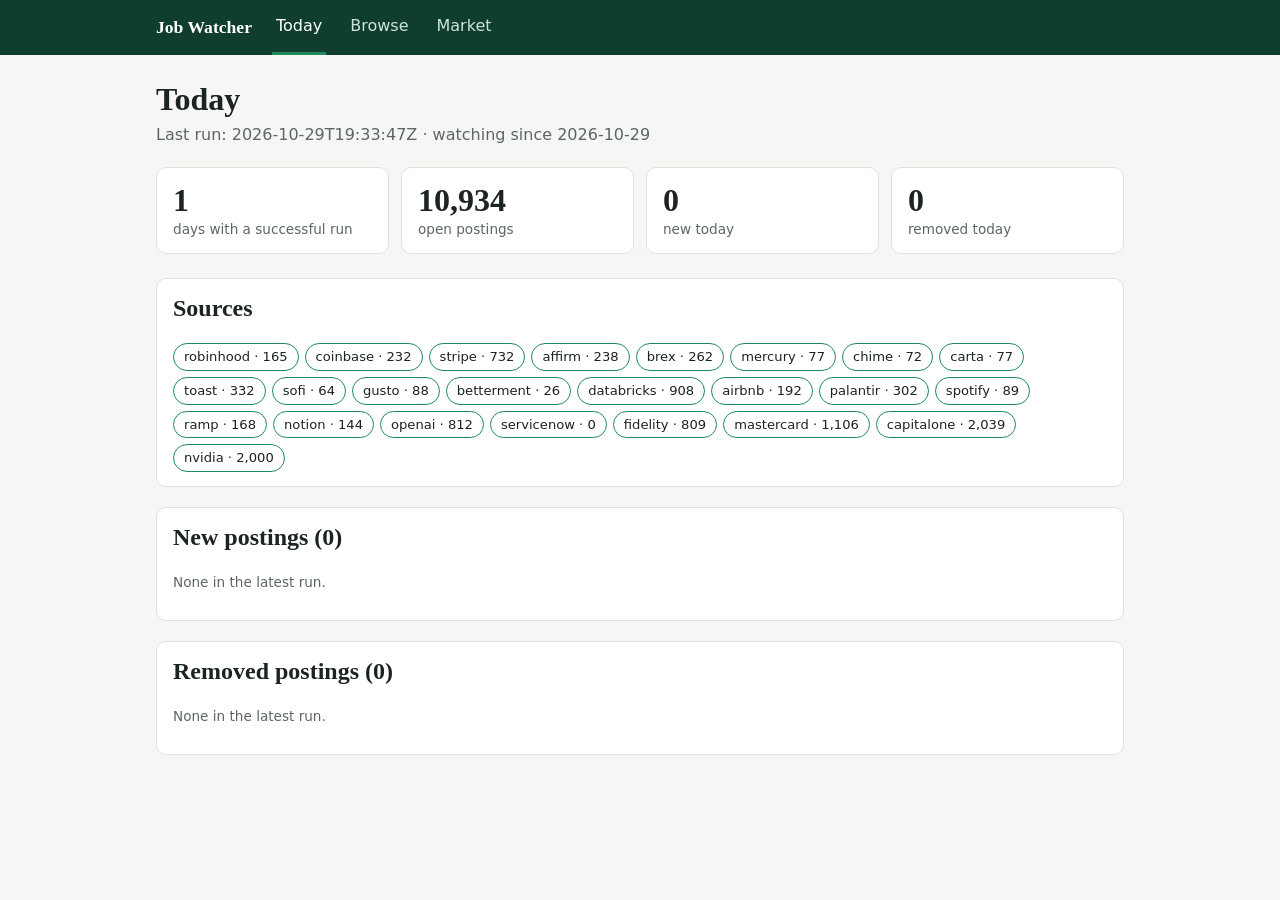
==== index.html @ 10f7b456 "Add installable site shell, Today and Browse pages" ====
<!doctype html><html lang="en"><head><meta charset="utf-8"><meta name="viewport" content="width=device-width,initial-scale=1"><meta name="theme-color" content="#0f3d2e"><link rel="manifest" href="manifest.webmanifest"><link rel="icon" href="icon-192.png"><link rel="apple-touch-icon" href="icon-192.png"><link rel="stylesheet" href="app.css"><title>Job Watcher: Today</title></head>
<body><main id="main"><h1>Today</h1><p class="sub" id="sub">Loading…</p></main>
<script src="app.js"></script>
<script>
loadData().then(({ rows, status }) => {
  const day = lastRunDate(status);
  const fresh = rows.filter(r => r.first_seen === day && !r.first_run);
  const gone = rows.filter(r => r.removed_date === day);
  const stat = (n, l) => `<div class="card stat"><div class="n">${n.toLocaleString()}</div><div class="l">${l}</div></div>`;
  const item = r => `<li>${r.in_role ? '<span class="tag">in role</span>' : ""}<a href="${esc(r.url)}" rel="noopener">${esc(r.title)}</a><div class="meta">${esc(r.employer)} · ${esc(r.location) || "no location"}</div></li>`;
  const list = (rs) => rs.length ? `<ul class="list">${rs.sort((a, b) => b.in_role - a.in_role || a.employer.localeCompare(b.employer)).map(item).join("")}</ul>` : '<p class="meta">None in the latest run.</p>';
  document.getElementById("main").innerHTML = `
    <h1>Today</h1>
    <p class="sub">Last run: ${esc(status.run_time)} · watching since ${esc(status.first_run_date)}</p>
    <div class="grid">${stat(status.days_with_success, "days with a successful run")}${stat(status.open, "open postings")}${stat(status.new_today, "new today")}${stat(status.removed_today, "removed today")}</div>
    <div class="section"><h2>Sources</h2><div class="pills">${status.sources.map(s => `<span class="pill ${s.ok ? "ok" : "bad"}">${esc(s.name)} · ${s.ok ? s.count.toLocaleString() : "failed"}</span>`).join("")}</div></div>
    <div class="section"><h2>New postings (${fresh.length.toLocaleString()})</h2>${list(fresh)}</div>
    <div class="section"><h2>Removed postings (${gone.length.toLocaleString()})</h2>${list(gone)}</div>`;
}).catch(showError);
</script></body></html>
---- app.css ----
:root {
  --bg: #f6f7f4; --card: #ffffff; --ink: #1c2420; --muted: #5b6760; --line: #dfe3dc;
  --brand: #0f3d2e; --accent: #1f8a5b; --accent2: #c9822b; --warn: #b3402a;
  --font: system-ui, -apple-system, "Segoe UI", Roboto, sans-serif;
  --serif: Georgia, "Times New Roman", serif;
}
@media (prefers-color-scheme: dark) {
  :root { --bg: #121714; --card: #1b221e; --ink: #e8ede9; --muted: #98a59d; --line: #2c3631;
          --brand: #0b261d; --accent: #4cc790; --accent2: #e0a357; --warn: #ef8068; }
}
* { box-sizing: border-box; }
body { margin: 0; background: var(--bg); color: var(--ink); font: 16px/1.5 var(--font); }
a { color: var(--accent); }
header.nav { background: var(--brand); color: #fff; position: sticky; top: 0; z-index: 5; }
header.nav .in { max-width: 1000px; margin: 0 auto; padding: 0 16px; display: flex; align-items: center; gap: 20px; flex-wrap: wrap; }
header.nav .brand { font: 700 1.1rem var(--serif); padding: 12px 0; color: #fff; text-decoration: none; }
header.nav a.link { color: #cfe5da; text-decoration: none; padding: 14px 4px; border-bottom: 3px solid transparent; }
header.nav a.link.on { color: #fff; border-color: var(--accent); }
main { max-width: 1000px; margin: 0 auto; padding: 24px 16px 64px; }
h1, h2, h3 { font-family: var(--serif); line-height: 1.25; }
h1 { margin: 0 0 4px; }
.sub { color: var(--muted); margin: 0 0 20px; }
.grid { display: grid; gap: 12px; grid-template-columns: repeat(auto-fit, minmax(170px, 1fr)); margin: 16px 0 24px; }
.card, .section { background: var(--card); border: 1px solid var(--line); border-radius: 10px; padding: 14px 16px; }
.stat .n { font: 700 2rem var(--serif); }
.stat .l { color: var(--muted); font-size: .85rem; }
.pills { display: flex; flex-wrap: wrap; gap: 6px; }
.pill { font-size: .82rem; padding: 3px 10px; border-radius: 999px; border: 1px solid var(--line); background: var(--card); }
.pill.ok { border-color: var(--accent); } .pill.bad { border-color: var(--warn); color: var(--warn); }
ul.list { list-style: none; padding: 0; margin: 0; }
ul.list li { padding: 8px 0; border-bottom: 1px solid var(--line); }
ul.list li:last-child { border: 0; }
.meta { color: var(--muted); font-size: .85rem; }
.tag { font-size: .72rem; background: var(--accent); color: #fff; border-radius: 4px; padding: 1px 6px; margin-right: 6px; }
.controls { display: grid; gap: 10px; grid-template-columns: repeat(auto-fit, minmax(170px, 1fr)); margin-bottom: 14px; }
input, select, button { font: inherit; padding: 8px 10px; border: 1px solid var(--line); border-radius: 8px; background: var(--card); color: var(--ink); }
button { cursor: pointer; }
.seg button.on { background: var(--accent); color: #fff; border-color: var(--accent); }
.row { display: flex; gap: 12px; align-items: flex-start; padding: 12px 0; border-bottom: 1px solid var(--line); }
.row .body { flex: 1; min-width: 0; }
.star { background: none; border: 0; font-size: 1.4rem; line-height: 1; padding: 0 4px; color: var(--muted); }
.star.on { color: var(--accent2); }
.apply { white-space: nowrap; }
.section { margin: 20px 0; }
.section h2 { margin-top: 0; }
svg.chart { width: 100%; height: auto; display: block; }
svg.chart text { fill: var(--muted); font: 11px var(--font); }
.legend { display: flex; gap: 14px; font-size: .85rem; color: var(--muted); }
.legend i { display: inline-block; width: 10px; height: 10px; border-radius: 2px; margin-right: 5px; }
.offline { display: none; background: var(--accent2); color: #1c1100; padding: 6px 16px; text-align: center; font-size: .9rem; }
#starBtn.on { background: var(--accent2); border-color: var(--accent2); color: #1c1100; }
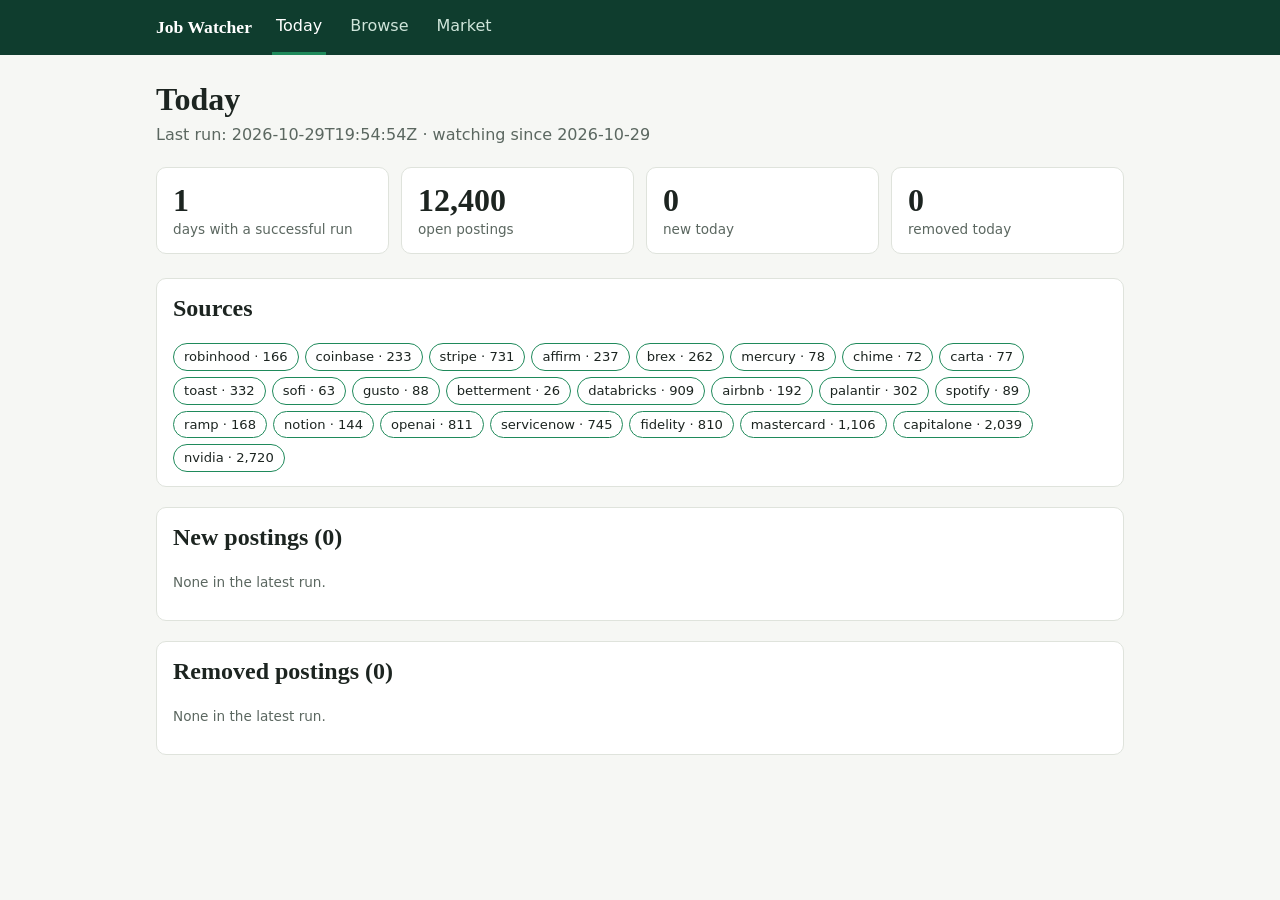
==== commit 809e91ad: "Fetch sources in parallel, keep the commit going if the issue step fails, only link http(s) URLs, ad" ====
--- a/index.html
+++ b/index.html
@@ -7,7 +7,7 @@
   const fresh = rows.filter(r => r.first_seen === day && !r.first_run);
   const gone = rows.filter(r => r.removed_date === day);
   const stat = (n, l) => `<div class="card stat"><div class="n">${n.toLocaleString()}</div><div class="l">${l}</div></div>`;
-  const item = r => `<li>${r.in_role ? '<span class="tag">in role</span>' : ""}<a href="${esc(r.url)}" rel="noopener">${esc(r.title)}</a><div class="meta">${esc(r.employer)} · ${esc(r.location) || "no location"}</div></li>`;
+  const item = r => `<li>${r.in_role ? '<span class="tag">in role</span>' : ""}<a href="${esc(safeUrl(r.url))}" rel="noopener">${esc(r.title)}</a><div class="meta">${esc(r.employer)} · ${esc(r.location) || "no location"}</div></li>`;
   const list = (rs) => rs.length ? `<ul class="list">${rs.sort((a, b) => b.in_role - a.in_role || a.employer.localeCompare(b.employer)).map(item).join("")}</ul>` : '<p class="meta">None in the latest run.</p>';
   document.getElementById("main").innerHTML = `
     <h1>Today</h1>
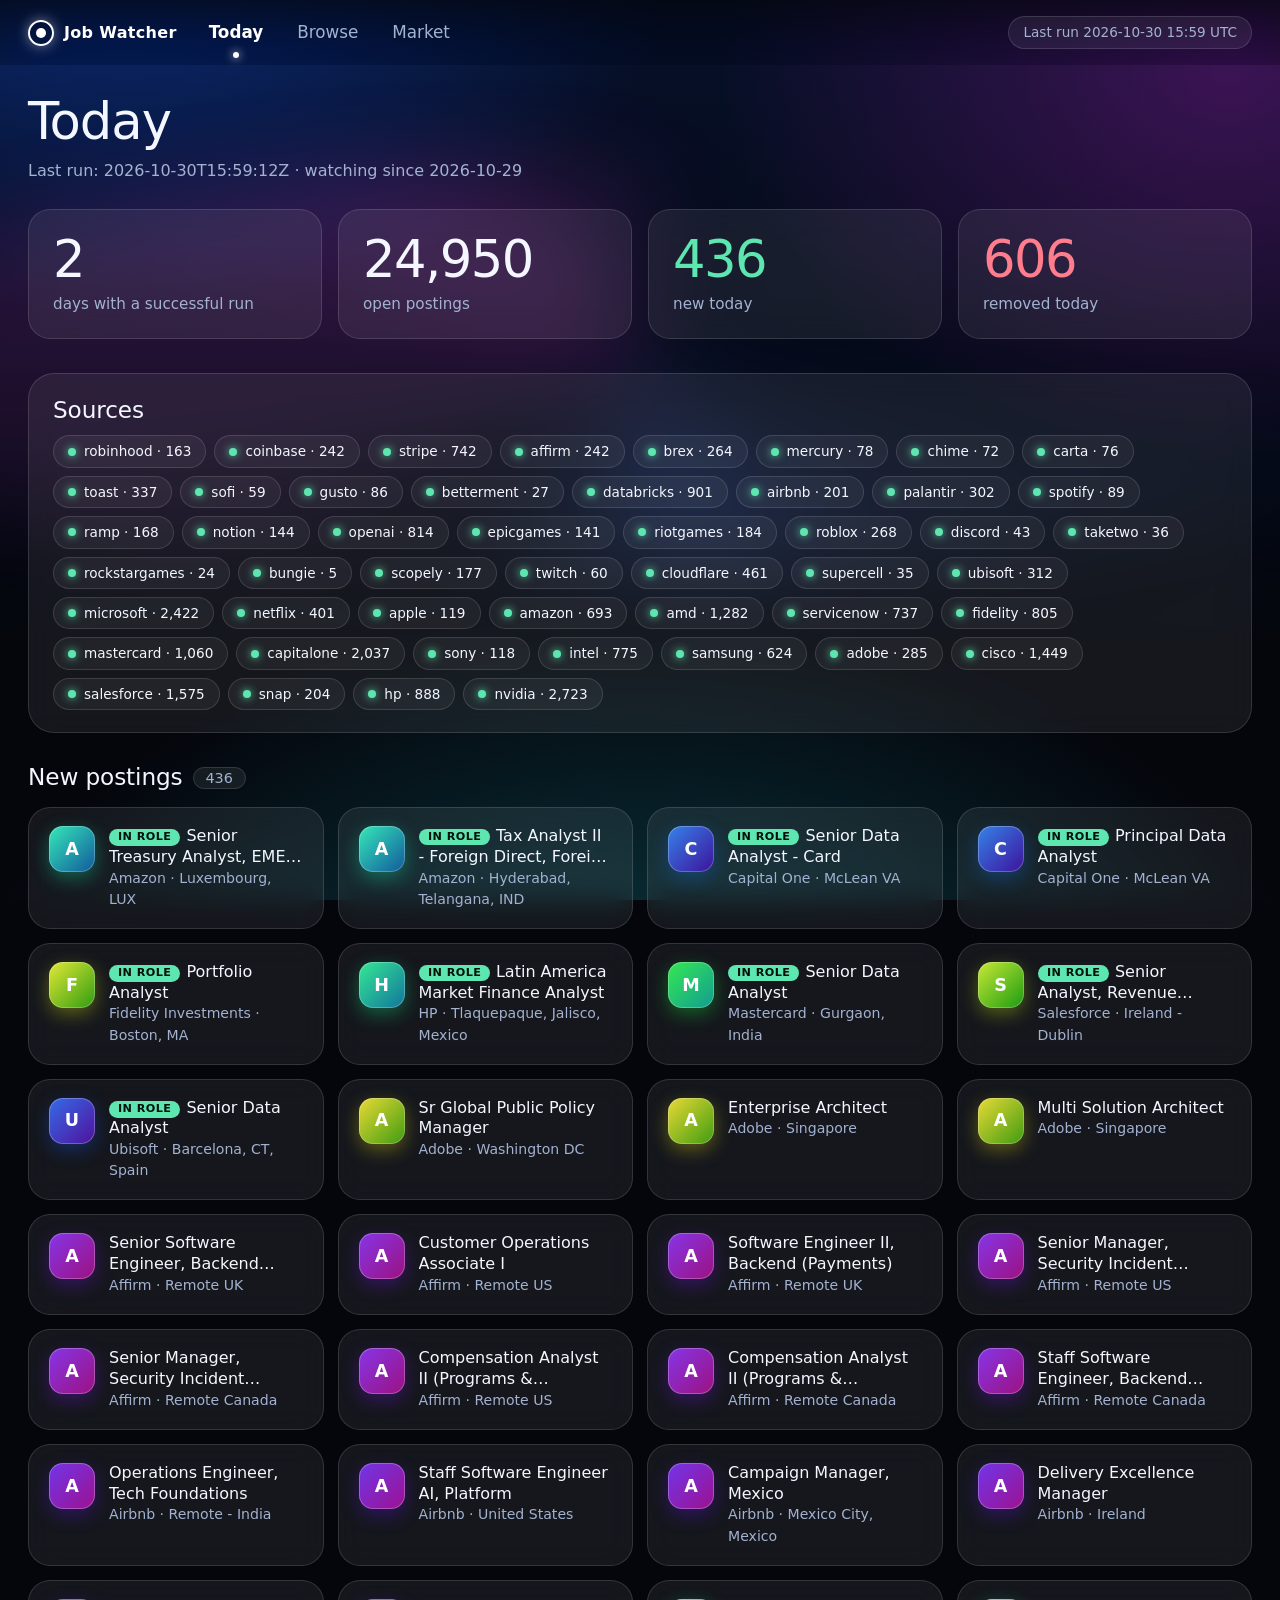
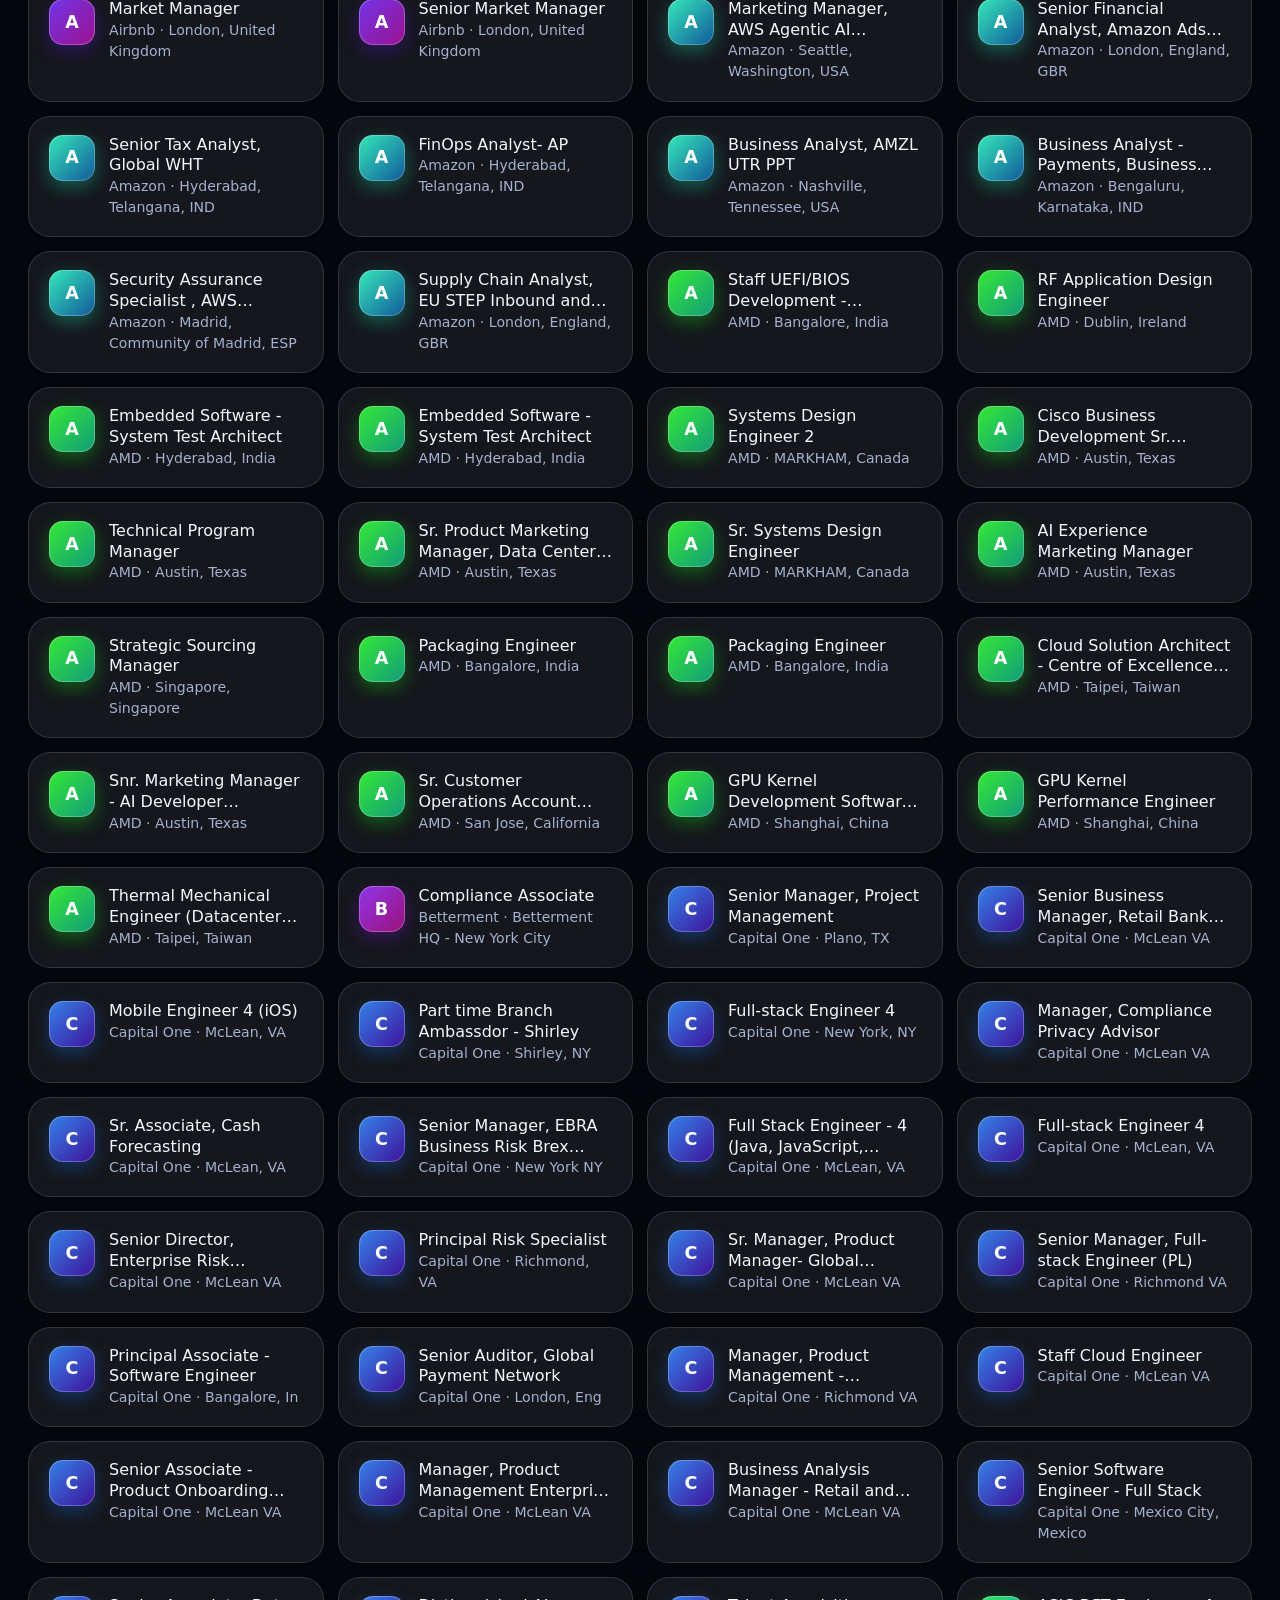
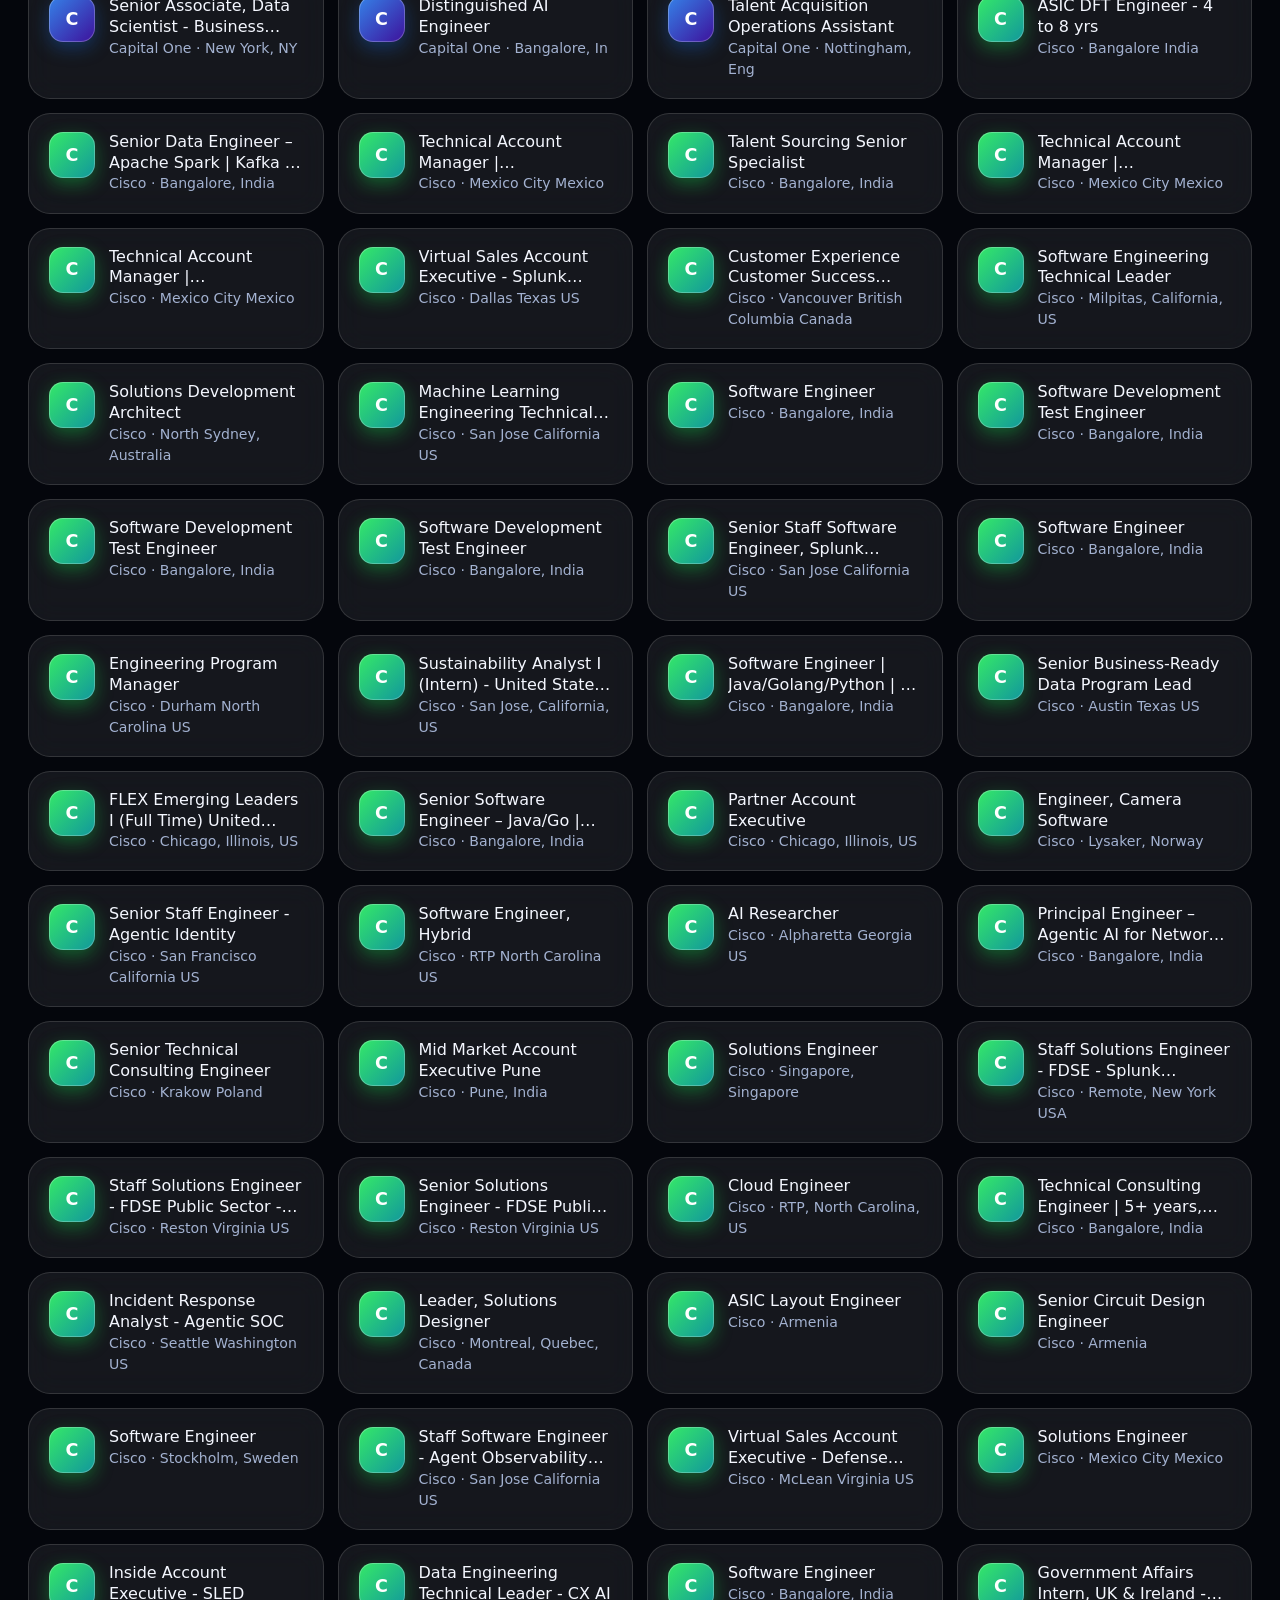
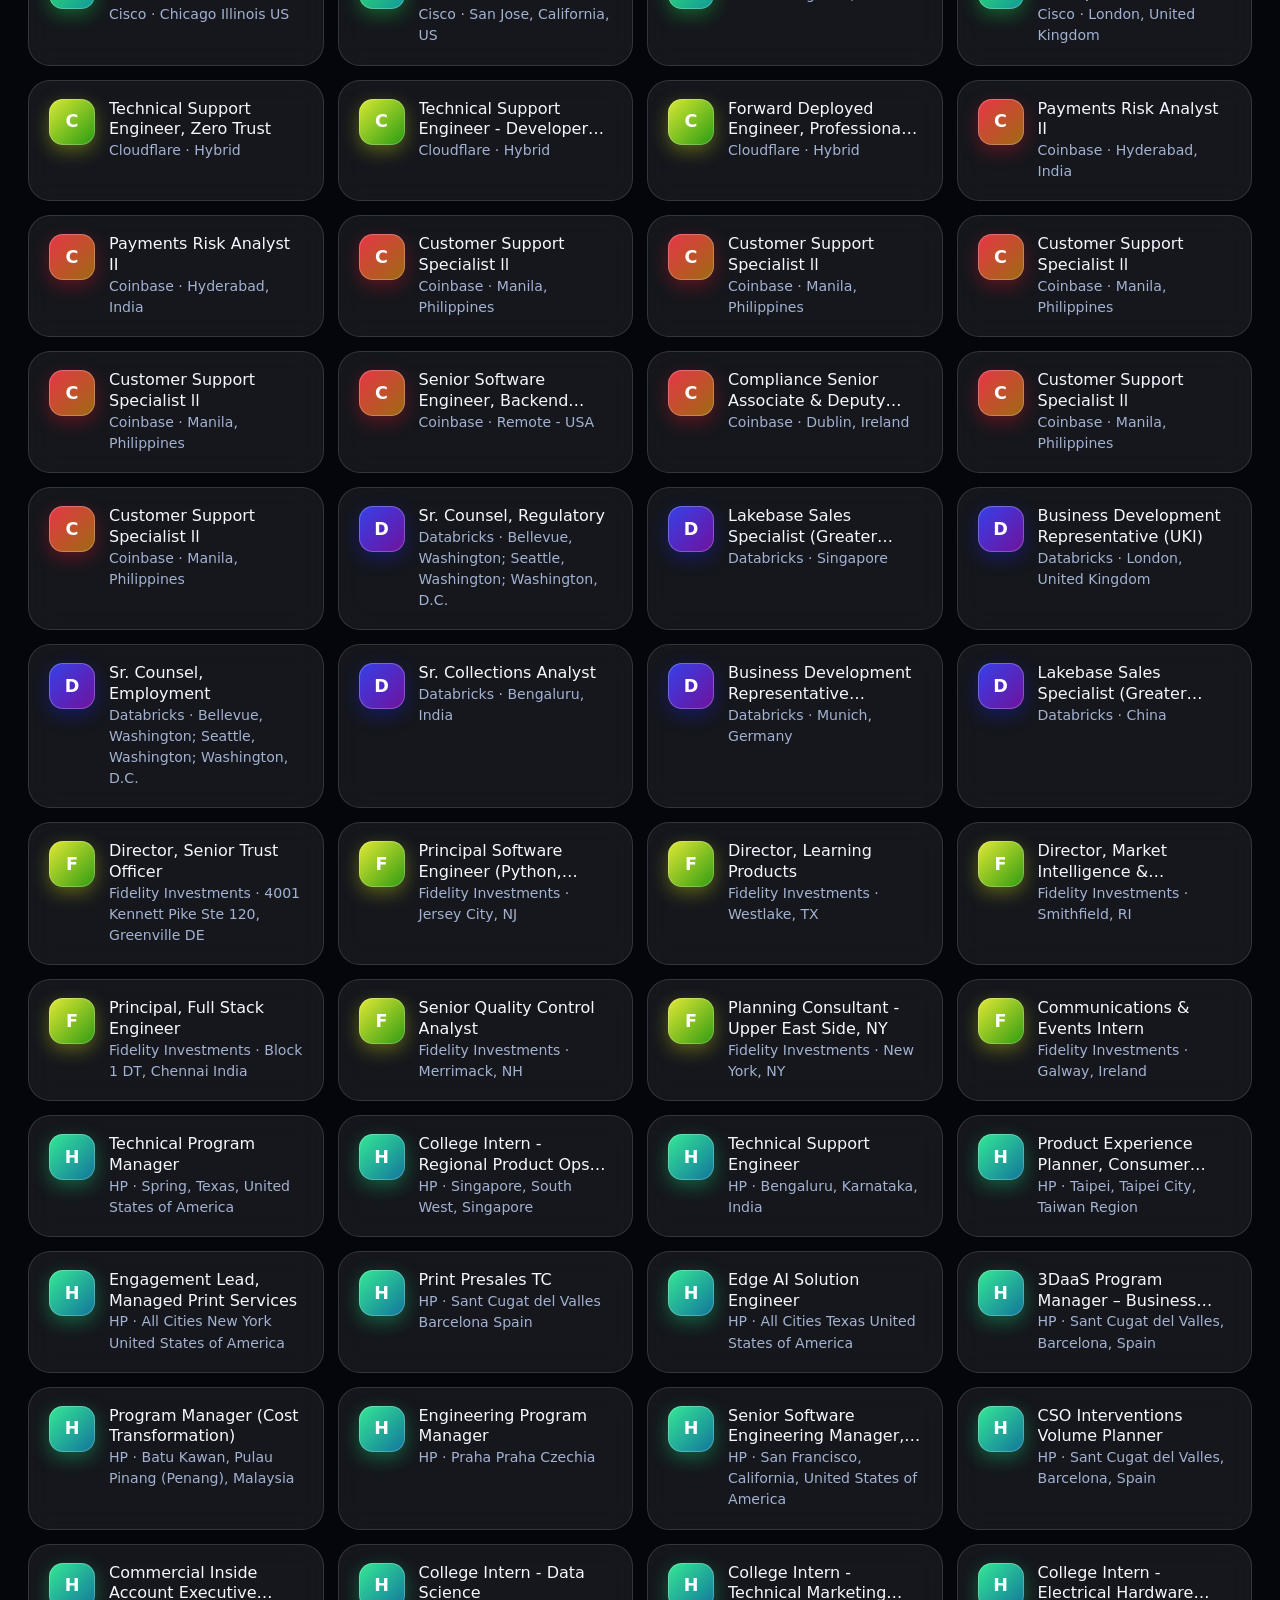
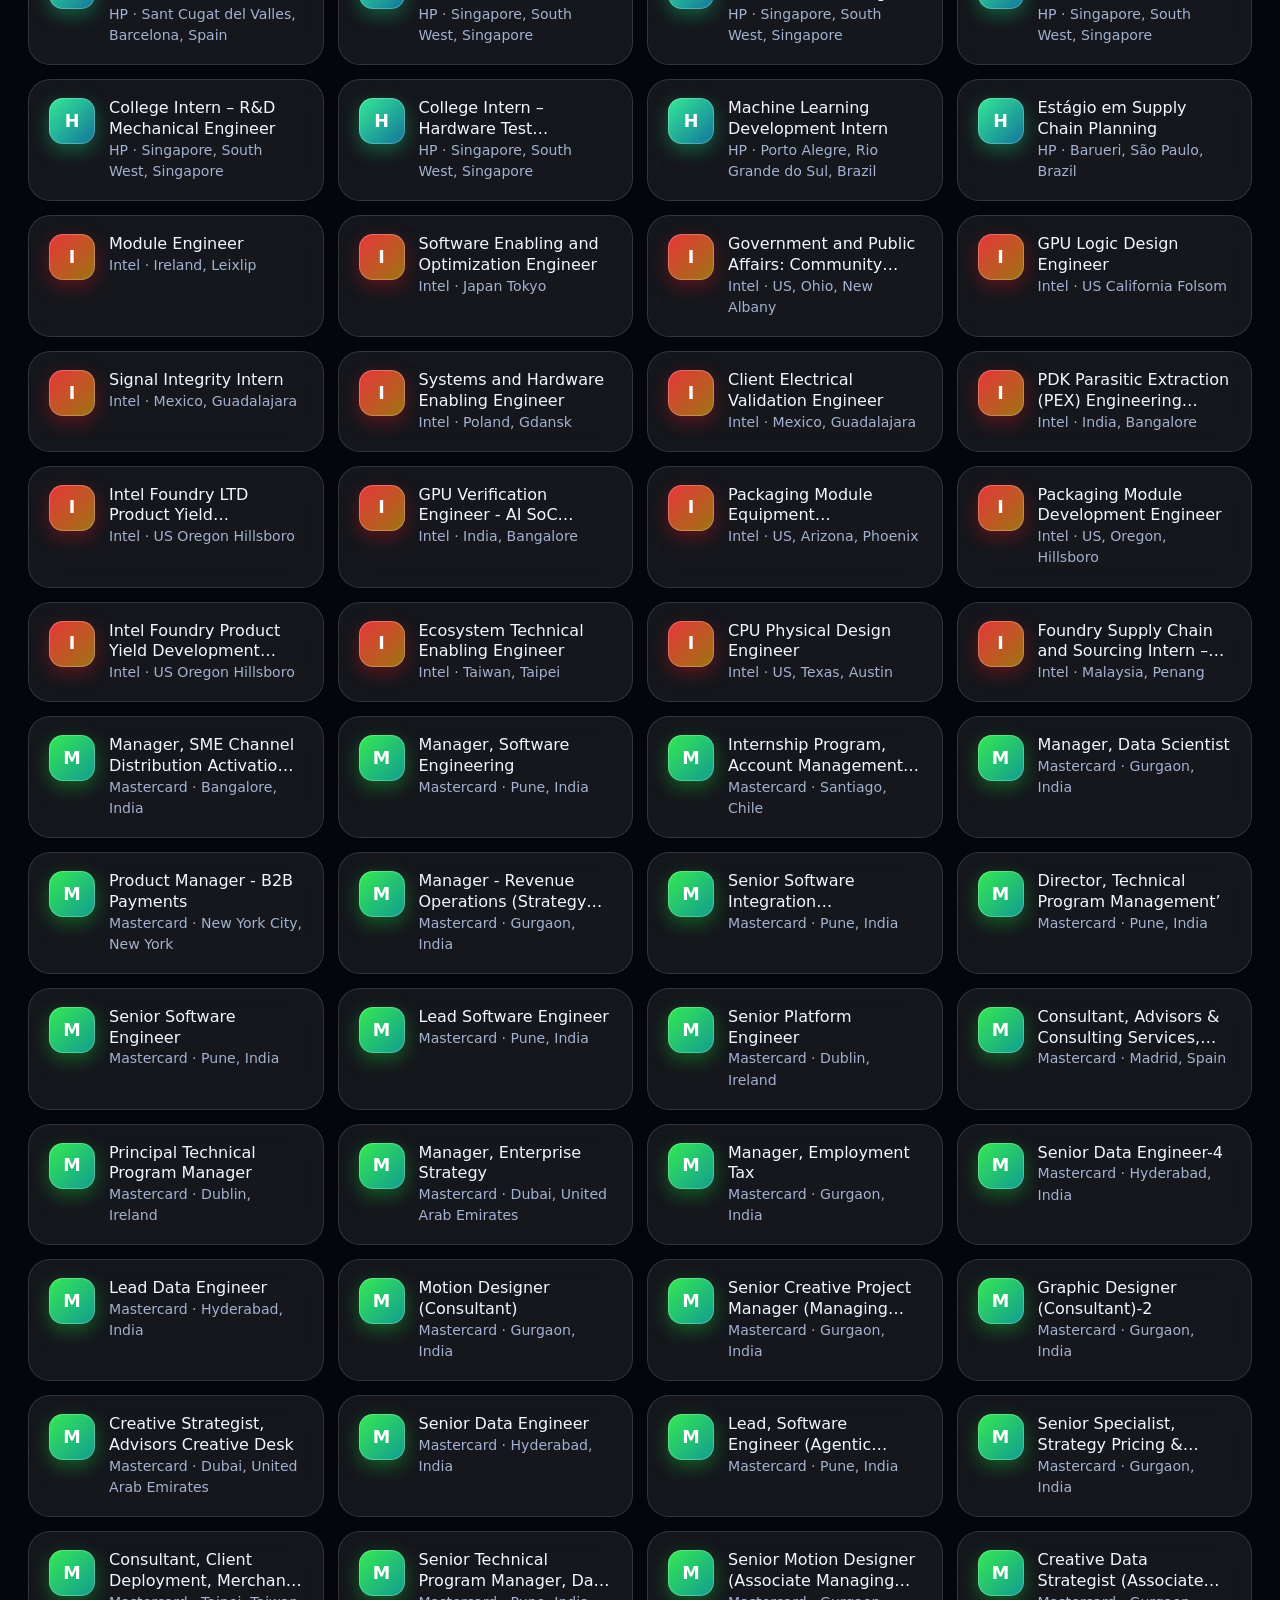
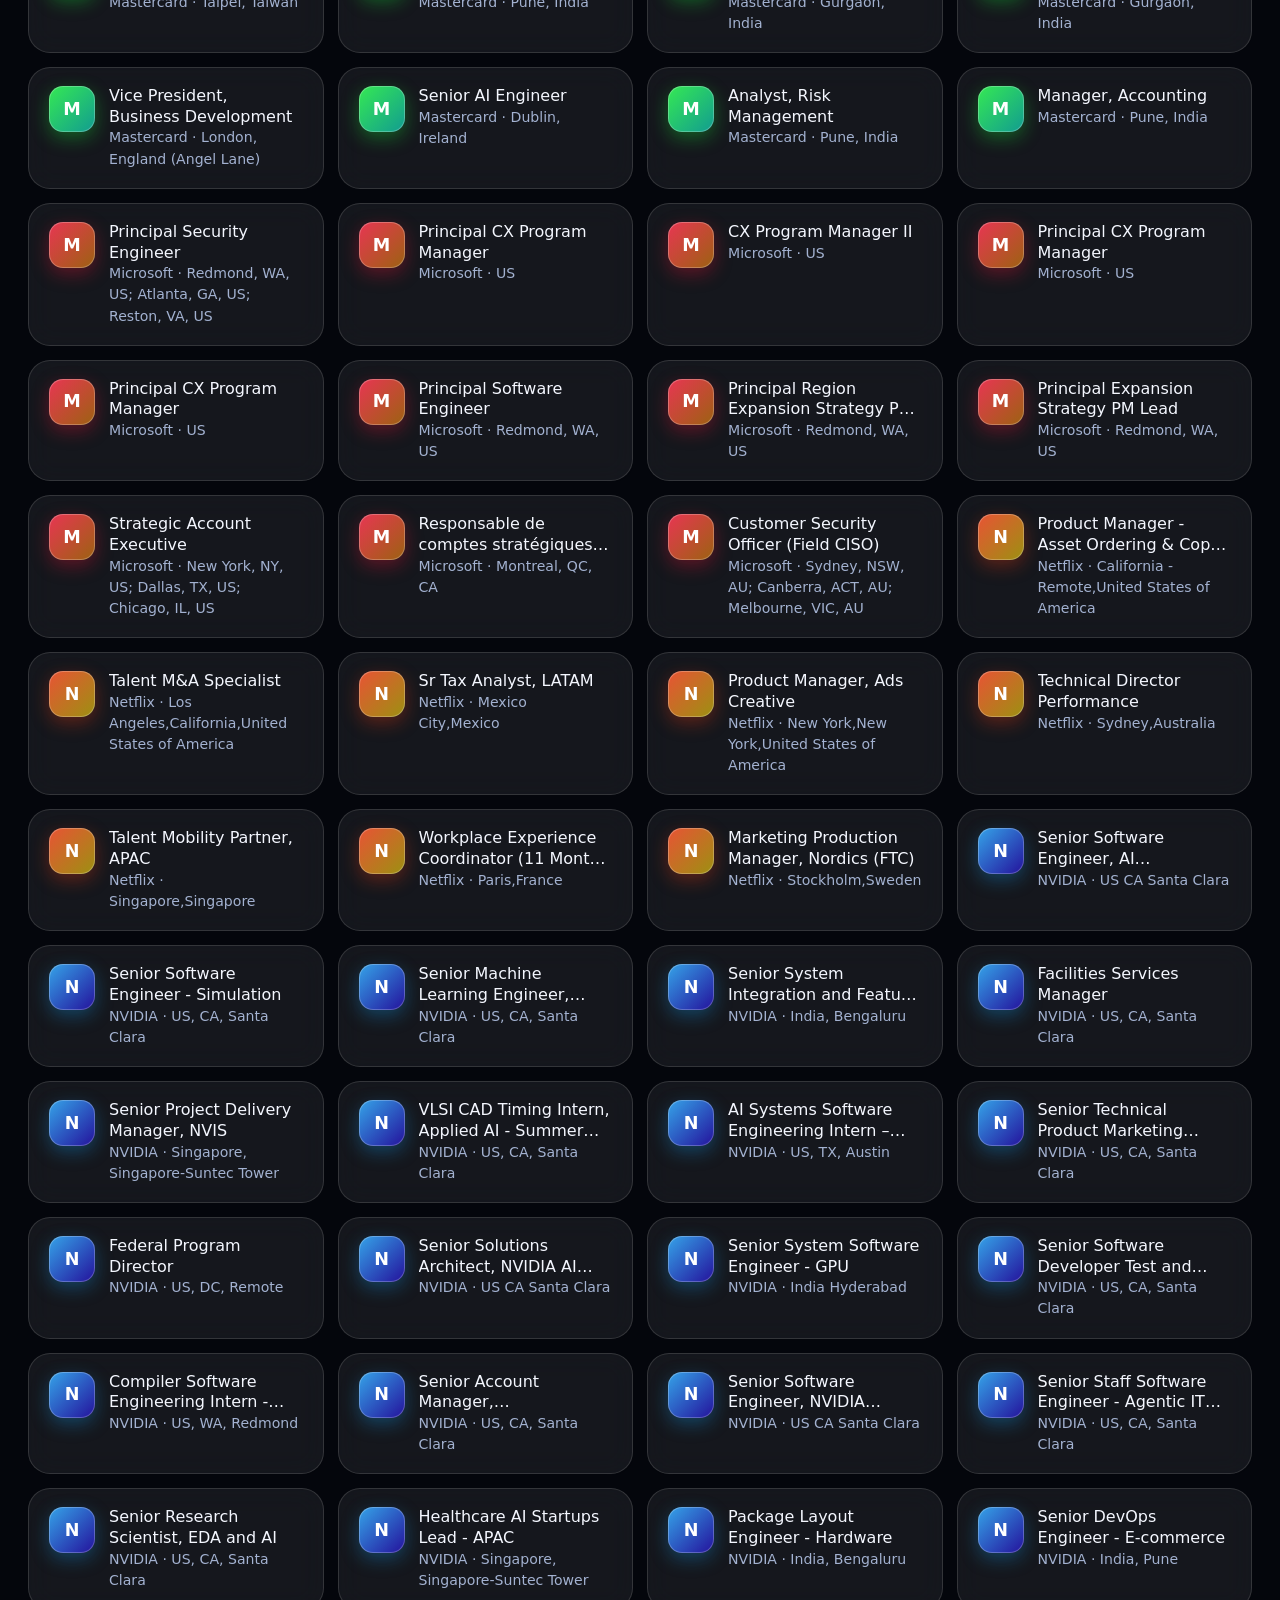
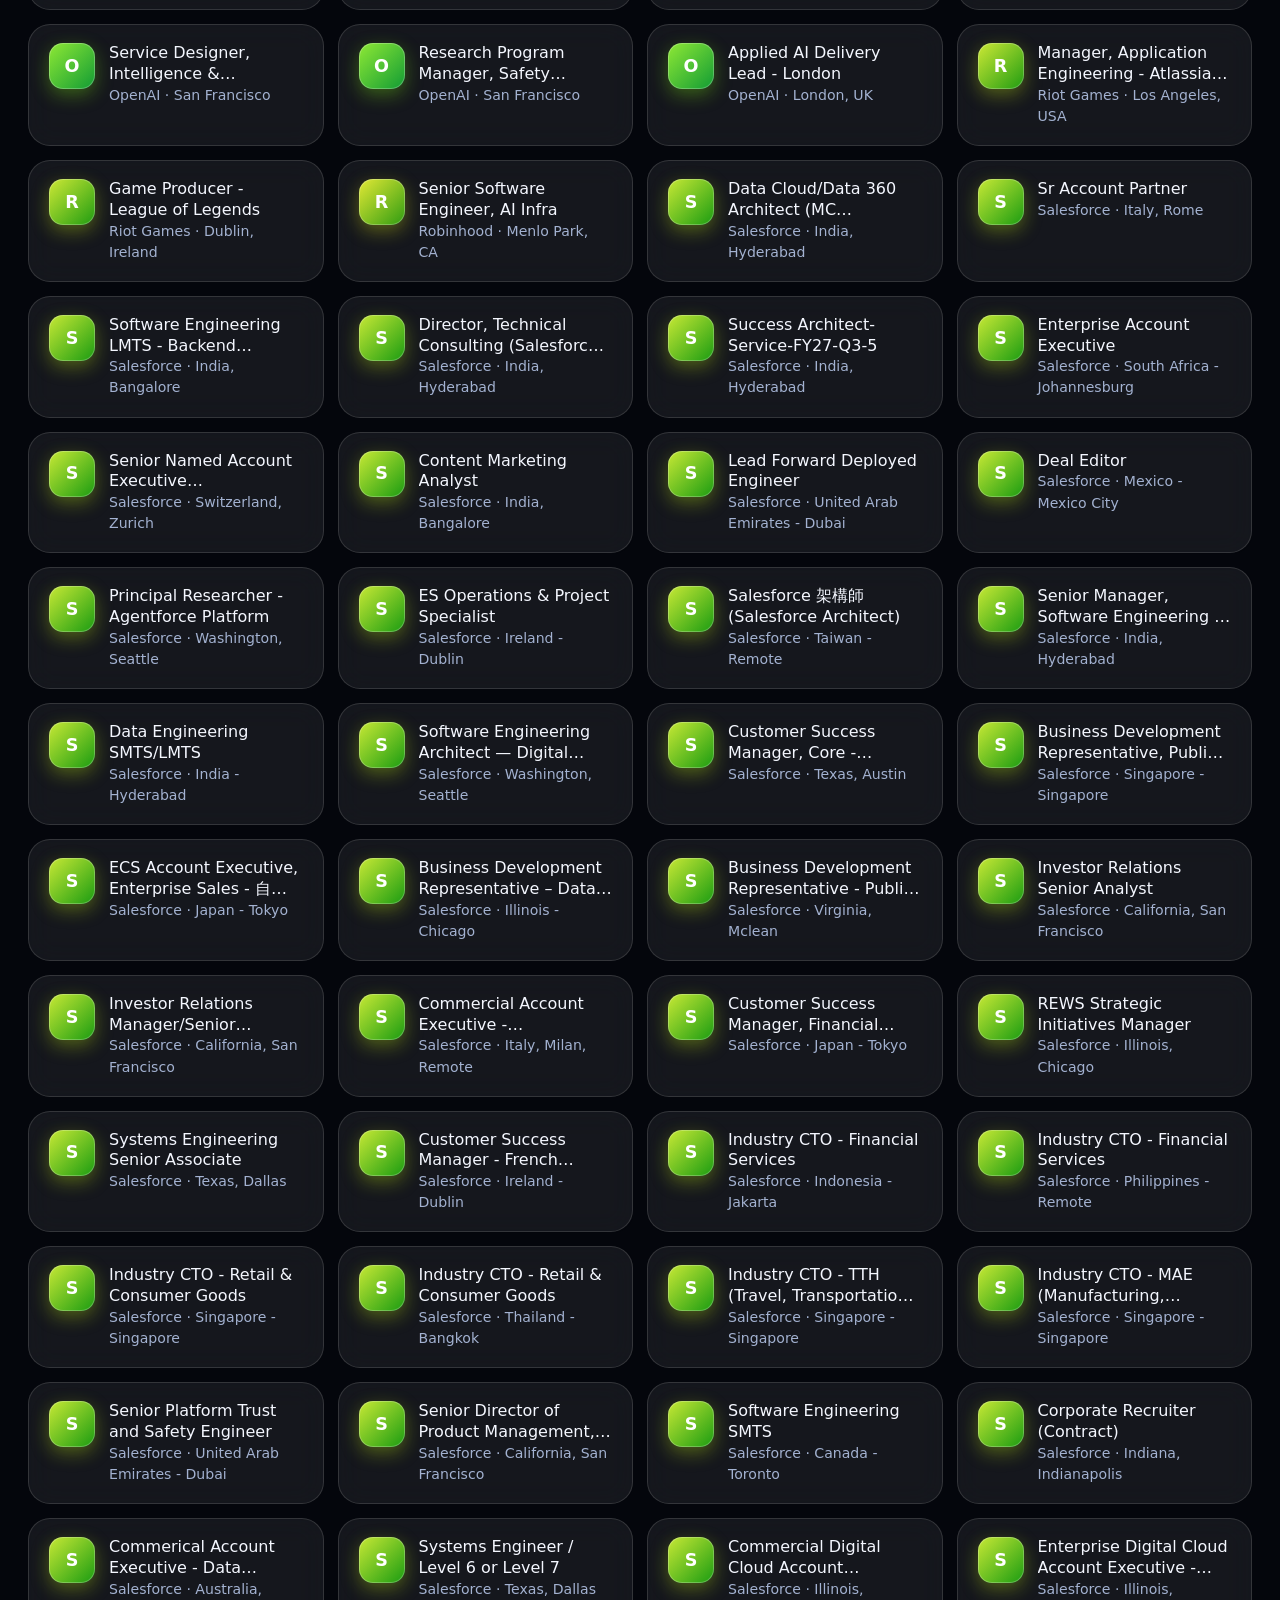
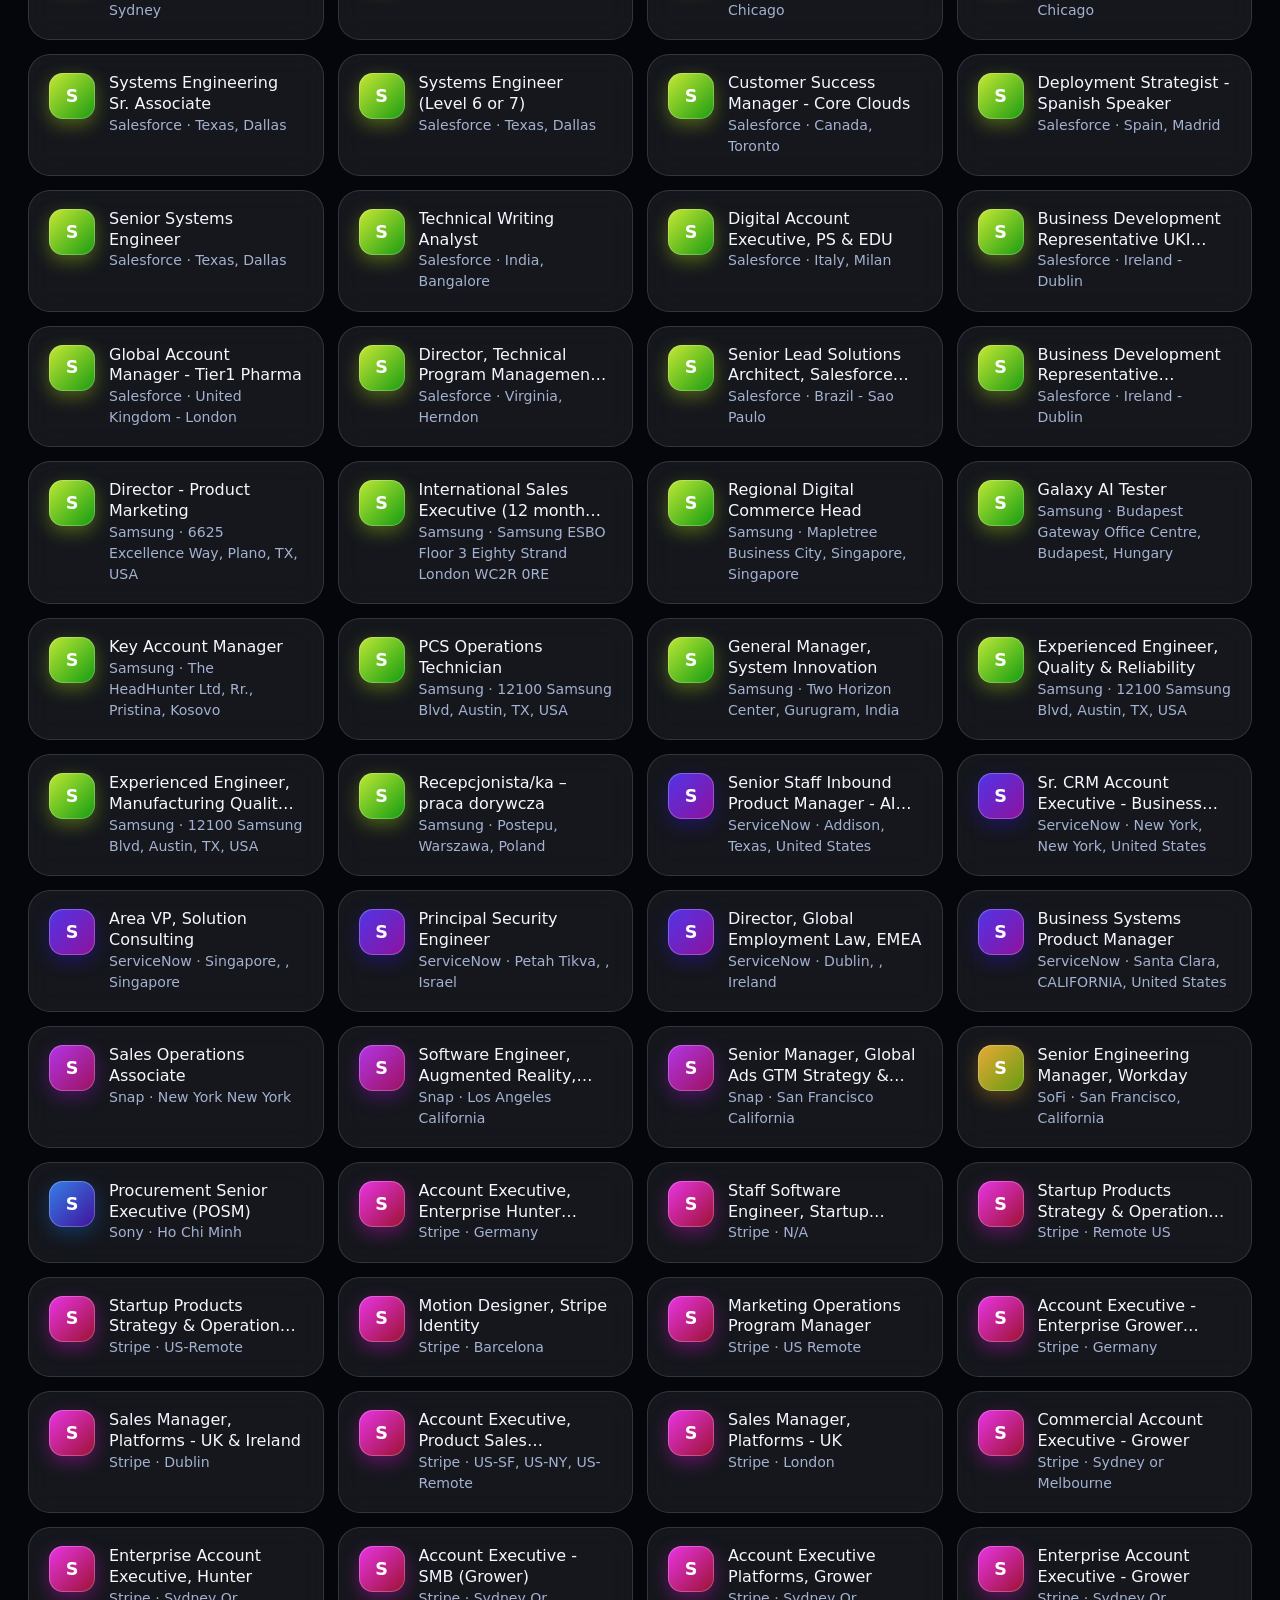
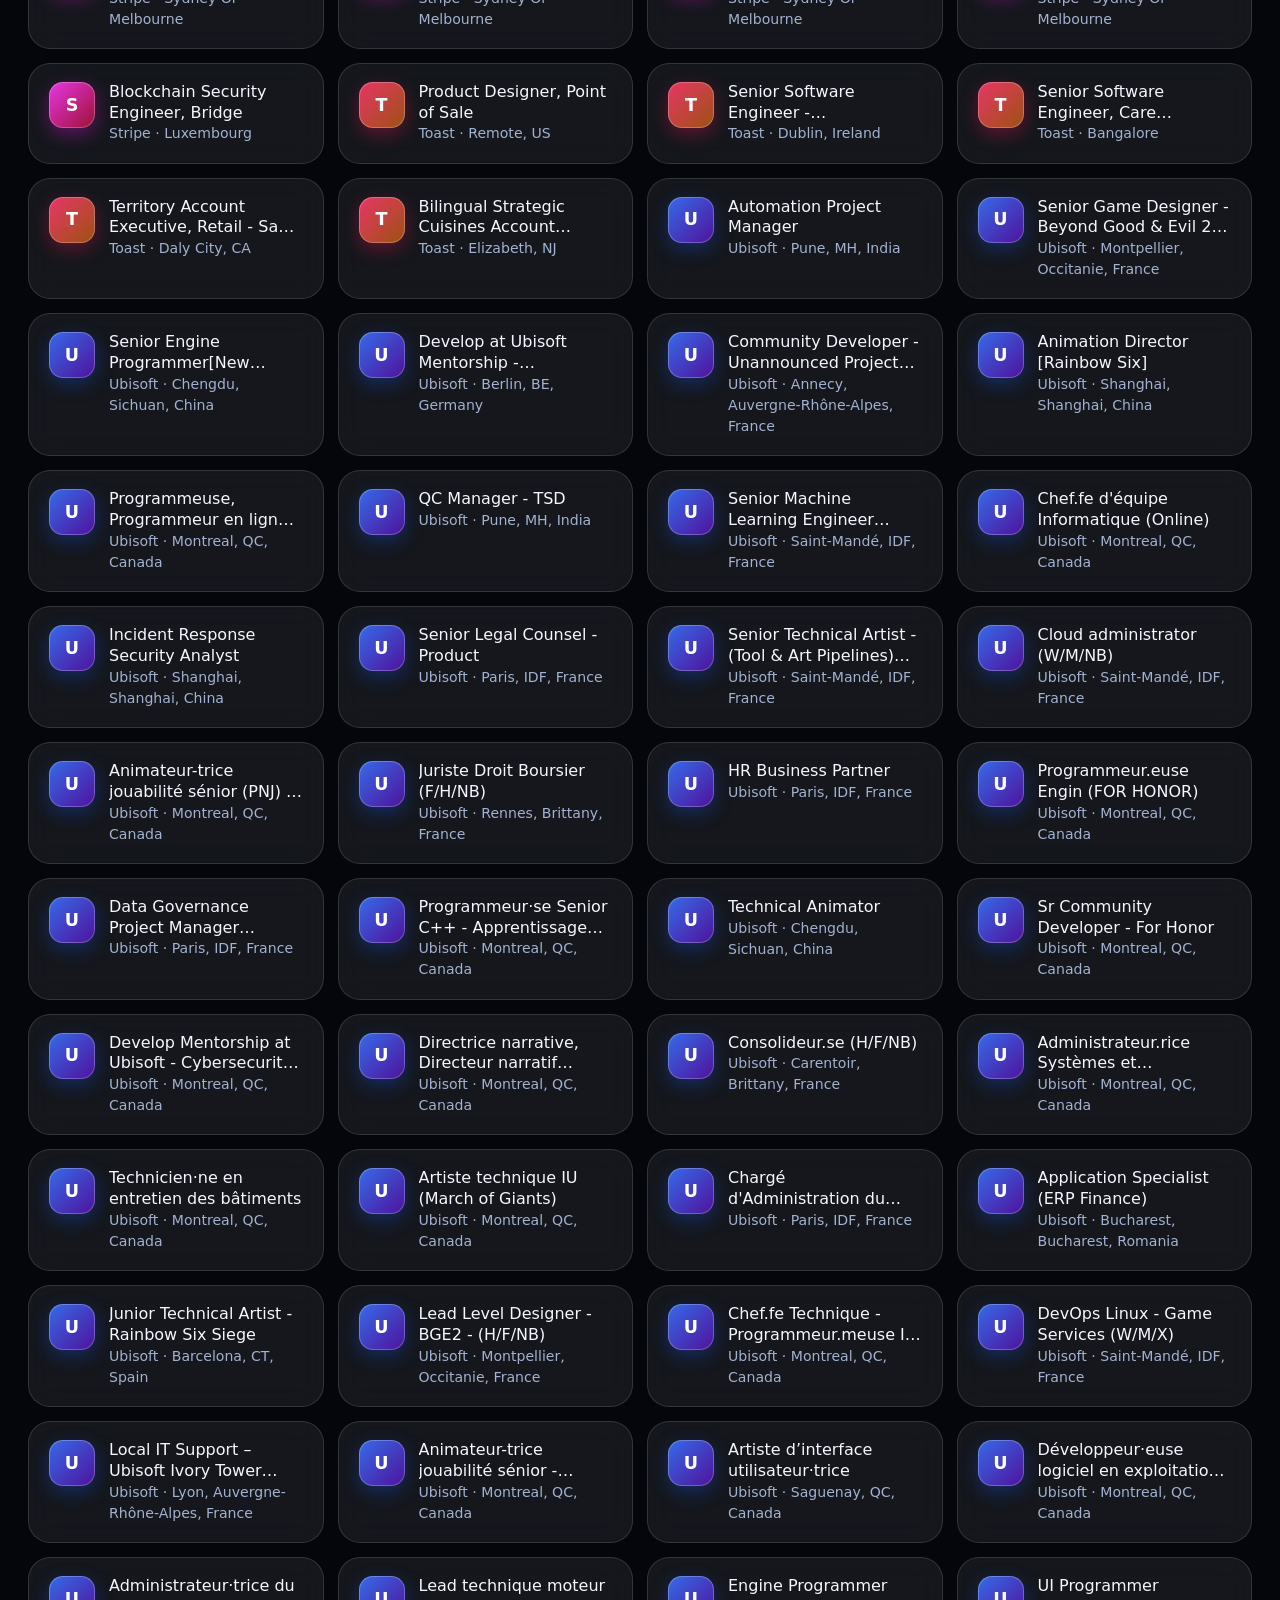
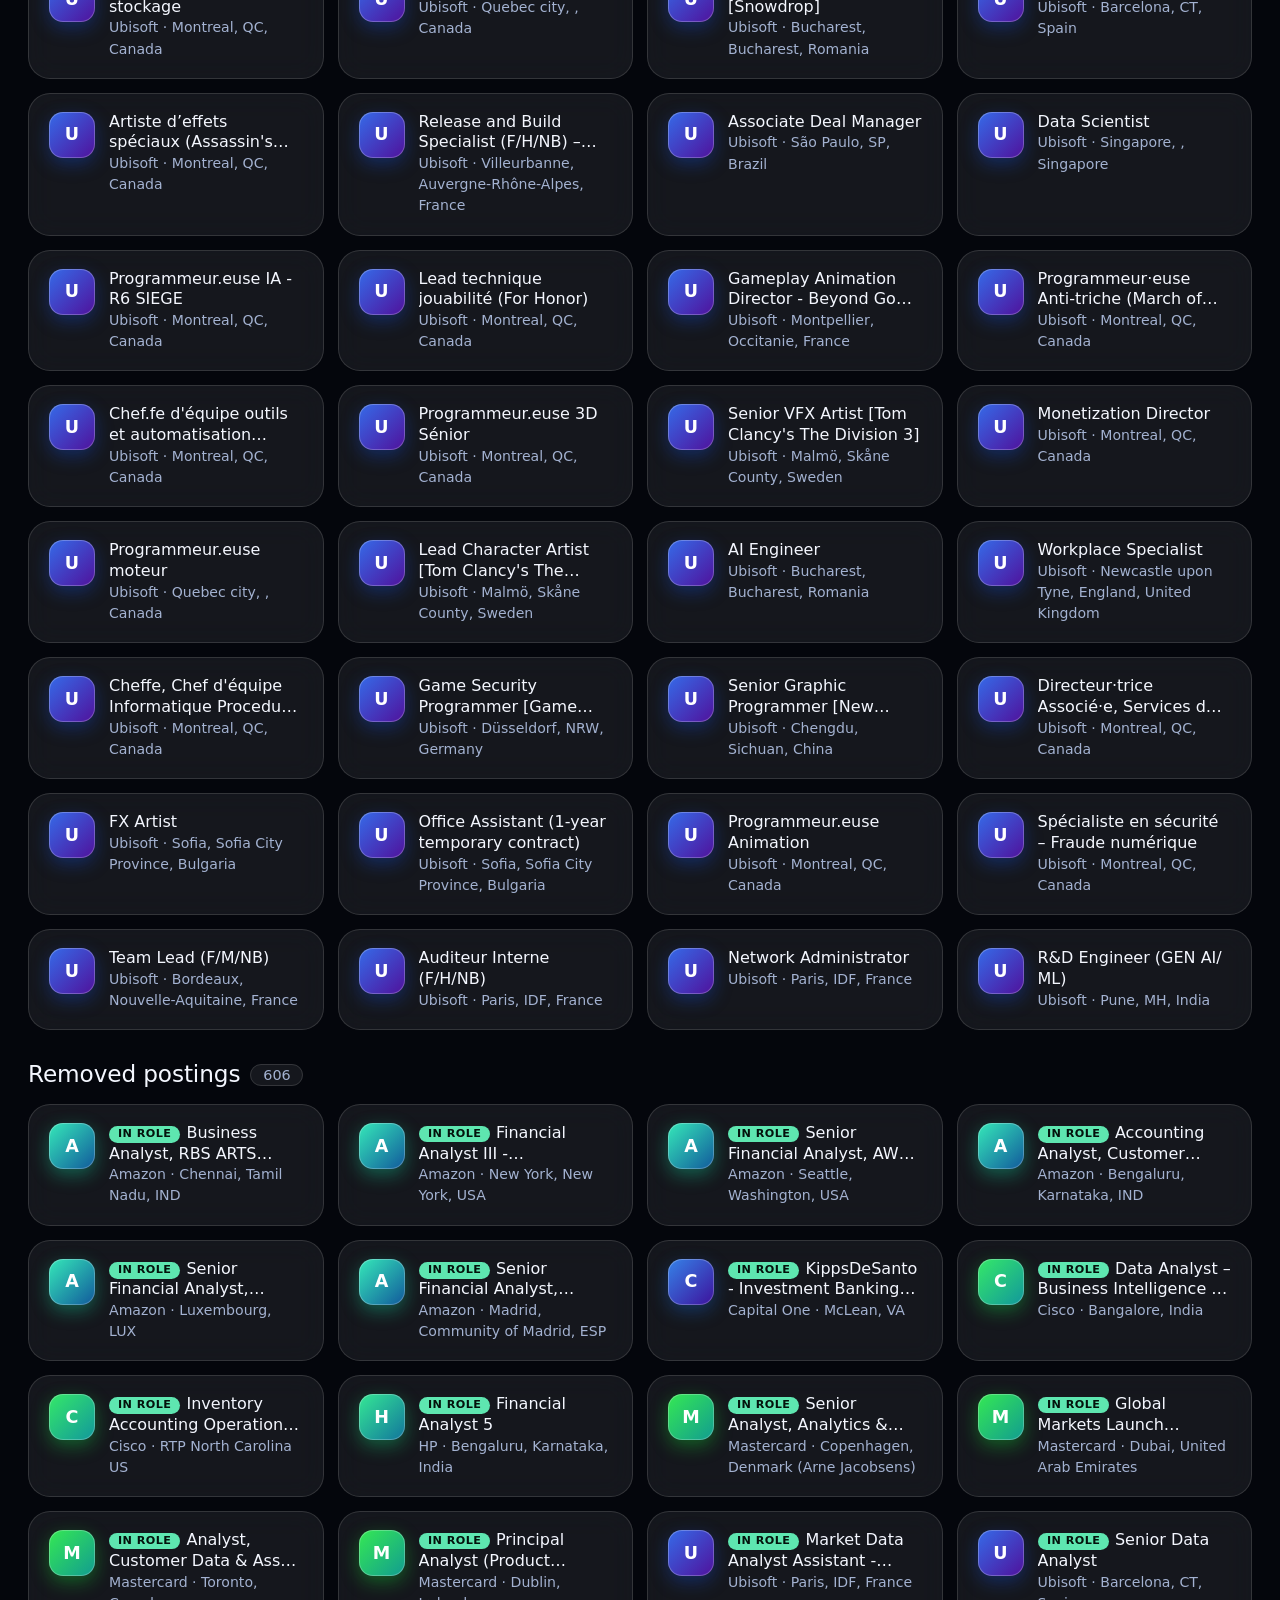
==== commit 3635b556: "Redesign the site: console home-screen look, job-board Browse page Dark ambient background, glass ti" ====
--- a/index.html
+++ b/index.html
@@ -1,4 +1,4 @@
-<!doctype html><html lang="en"><head><meta charset="utf-8"><meta name="viewport" content="width=device-width,initial-scale=1"><meta name="theme-color" content="#0f3d2e"><link rel="manifest" href="manifest.webmanifest"><link rel="icon" href="icon-192.png"><link rel="apple-touch-icon" href="icon-192.png"><link rel="stylesheet" href="app.css"><title>Job Watcher: Today</title></head>
+<!doctype html><html lang="en"><head><meta charset="utf-8"><meta name="viewport" content="width=device-width,initial-scale=1"><meta name="theme-color" content="#04060c"><link rel="manifest" href="manifest.webmanifest"><link rel="icon" href="icon-192.png"><link rel="apple-touch-icon" href="icon-192.png"><link rel="stylesheet" href="app.css"><title>Job Watcher: Today</title></head>
 <body><main id="main"><h1>Today</h1><p class="sub" id="sub">Loading…</p></main>
 <script src="app.js"></script>
 <script>
@@ -6,15 +6,15 @@
   const day = lastRunDate(status);
   const fresh = rows.filter(r => r.first_seen === day && !r.first_run);
   const gone = rows.filter(r => r.removed_date === day);
-  const stat = (n, l) => `<div class="card stat"><div class="n">${n.toLocaleString()}</div><div class="l">${l}</div></div>`;
-  const item = r => `<li>${r.in_role ? '<span class="tag">in role</span>' : ""}<a href="${esc(safeUrl(r.url))}" rel="noopener">${esc(r.title)}</a><div class="meta">${esc(r.employer)} · ${esc(r.location) || "no location"}</div></li>`;
-  const list = (rs) => rs.length ? `<ul class="list">${rs.sort((a, b) => b.in_role - a.in_role || a.employer.localeCompare(b.employer)).map(item).join("")}</ul>` : '<p class="meta">None in the latest run.</p>';
+  const stat = (n, l, cls = "") => `<div class="tile stat ${cls}" tabindex="0"><div class="n">${n.toLocaleString()}</div><div class="l">${l}</div></div>`;
+  const item = r => `<a class="tile post" href="${esc(safeUrl(r.url))}" rel="noopener" target="_blank">${mono(r.employer)}<div class="body"><div class="ttl">${r.in_role ? '<span class="tag">in role</span>' : ""}${esc(r.title)}</div><div class="meta">${esc(r.employer)} · ${esc(r.location) || "no location"}</div></div></a>`;
+  const list = (rs) => rs.length ? `<div class="tiles">${rs.sort((a, b) => b.in_role - a.in_role || a.employer.localeCompare(b.employer)).map(item).join("")}</div>` : '<p class="meta">None in the latest run.</p>';
   document.getElementById("main").innerHTML = `
     <h1>Today</h1>
     <p class="sub">Last run: ${esc(status.run_time)} · watching since ${esc(status.first_run_date)}</p>
-    <div class="grid">${stat(status.days_with_success, "days with a successful run")}${stat(status.open, "open postings")}${stat(status.new_today, "new today")}${stat(status.removed_today, "removed today")}</div>
+    <div class="grid">${stat(status.days_with_success, "days with a successful run")}${stat(status.open, "open postings")}${stat(status.new_today, "new today", "hot")}${stat(status.removed_today, "removed today", "cold")}</div>
     <div class="section"><h2>Sources</h2><div class="pills">${status.sources.map(s => `<span class="pill ${s.ok ? "ok" : "bad"}">${esc(s.name)} · ${s.ok ? s.count.toLocaleString() : "failed"}</span>`).join("")}</div></div>
-    <div class="section"><h2>New postings (${fresh.length.toLocaleString()})</h2>${list(fresh)}</div>
-    <div class="section"><h2>Removed postings (${gone.length.toLocaleString()})</h2>${list(gone)}</div>`;
+    <div class="section bare"><h2>New postings<span class="count">${fresh.length.toLocaleString()}</span></h2>${list(fresh)}</div>
+    <div class="section bare"><h2>Removed postings<span class="count">${gone.length.toLocaleString()}</span></h2>${list(gone)}</div>`;
 }).catch(showError);
 </script></body></html>
--- a/app.css
+++ b/app.css
@@ -1,51 +1,166 @@
+/* One look for all three pages: a dark console home screen (ambient background, glass tiles,
+   white focus rings, light type, pill buttons). */
+@property --hue { syntax: "<number>"; inherits: true; initial-value: 222; }
 :root {
-  --bg: #f6f7f4; --card: #ffffff; --ink: #1c2420; --muted: #5b6760; --line: #dfe3dc;
-  --brand: #0f3d2e; --accent: #1f8a5b; --accent2: #c9822b; --warn: #b3402a;
-  --font: system-ui, -apple-system, "Segoe UI", Roboto, sans-serif;
-  --serif: Georgia, "Times New Roman", serif;
-}
-@media (prefers-color-scheme: dark) {
-  :root { --bg: #121714; --card: #1b221e; --ink: #e8ede9; --muted: #98a59d; --line: #2c3631;
-          --brand: #0b261d; --accent: #4cc790; --accent2: #e0a357; --warn: #ef8068; }
+  --bg: #04060c; --ink: #f4f7ff; --muted: #a3b2d1; --dim: #6f7fa3;
+  --glass: rgba(255, 255, 255, .07); --glass2: rgba(255, 255, 255, .13); --line: rgba(255, 255, 255, .13);
+  --accent: #5aa9ff; --accent2: #b79cff; --good: #5ee6b0; --warn: #ff7d8d; --gold: #ffd166;
+  --font: "SF Pro Display", "Inter", system-ui, -apple-system, "Segoe UI", Roboto, sans-serif;
+  --focus: 0 0 0 3px #fff, 0 18px 50px rgba(0, 0, 0, .55), 0 0 44px hsl(var(--hue) 90% 62% / .38);
 }
 * { box-sizing: border-box; }
-body { margin: 0; background: var(--bg); color: var(--ink); font: 16px/1.5 var(--font); }
+html { color-scheme: dark; }
+body {
+  margin: 0; min-height: 100vh; color: var(--ink); background: var(--bg);
+  font: 400 16px/1.5 var(--font); --hue: 222; transition: --hue .9s ease; -webkit-font-smoothing: antialiased;
+}
+/* ambient background; the hue follows whatever is selected */
+body::before, body::after { content: ""; position: fixed; z-index: -1; pointer-events: none; }
+body::before {
+  inset: 0;
+  background:
+    radial-gradient(900px 620px at 10% -8%, hsl(var(--hue) 85% 40% / .55), transparent 62%),
+    radial-gradient(820px 620px at 96% 8%, hsl(calc(var(--hue) + 70) 70% 34% / .42), transparent 62%),
+    radial-gradient(1100px 720px at 50% 118%, hsl(calc(var(--hue) - 35) 75% 26% / .55), transparent 62%),
+    linear-gradient(180deg, #071029, #04060c 72%);
+}
+body::after {
+  left: -20vw; right: -20vw; top: 18vh; height: 46vh; opacity: .22; filter: blur(46px);
+  background: conic-gradient(from 90deg at 50% 50%, transparent, hsl(var(--hue) 90% 60%), transparent 40%, hsl(calc(var(--hue) + 80) 90% 62%), transparent 80%);
+  border-radius: 50%; animation: drift 38s ease-in-out infinite alternate;
+}
+@keyframes drift { from { transform: translateX(-6vw) rotate(-6deg); } to { transform: translateX(6vw) rotate(8deg); } }
+@media (prefers-reduced-motion: reduce) { body::after { animation: none; } * { transition: none !important; } }
+
 a { color: var(--accent); }
-header.nav { background: var(--brand); color: #fff; position: sticky; top: 0; z-index: 5; }
-header.nav .in { max-width: 1000px; margin: 0 auto; padding: 0 16px; display: flex; align-items: center; gap: 20px; flex-wrap: wrap; }
-header.nav .brand { font: 700 1.1rem var(--serif); padding: 12px 0; color: #fff; text-decoration: none; }
-header.nav a.link { color: #cfe5da; text-decoration: none; padding: 14px 4px; border-bottom: 3px solid transparent; }
-header.nav a.link.on { color: #fff; border-color: var(--accent); }
-main { max-width: 1000px; margin: 0 auto; padding: 24px 16px 64px; }
-h1, h2, h3 { font-family: var(--serif); line-height: 1.25; }
-h1 { margin: 0 0 4px; }
-.sub { color: var(--muted); margin: 0 0 20px; }
-.grid { display: grid; gap: 12px; grid-template-columns: repeat(auto-fit, minmax(170px, 1fr)); margin: 16px 0 24px; }
-.card, .section { background: var(--card); border: 1px solid var(--line); border-radius: 10px; padding: 14px 16px; }
-.stat .n { font: 700 2rem var(--serif); }
-.stat .l { color: var(--muted); font-size: .85rem; }
-.pills { display: flex; flex-wrap: wrap; gap: 6px; }
-.pill { font-size: .82rem; padding: 3px 10px; border-radius: 999px; border: 1px solid var(--line); background: var(--card); }
-.pill.ok { border-color: var(--accent); } .pill.bad { border-color: var(--warn); color: var(--warn); }
-ul.list { list-style: none; padding: 0; margin: 0; }
-ul.list li { padding: 8px 0; border-bottom: 1px solid var(--line); }
-ul.list li:last-child { border: 0; }
-.meta { color: var(--muted); font-size: .85rem; }
-.tag { font-size: .72rem; background: var(--accent); color: #fff; border-radius: 4px; padding: 1px 6px; margin-right: 6px; }
-.controls { display: grid; gap: 10px; grid-template-columns: repeat(auto-fit, minmax(170px, 1fr)); margin-bottom: 14px; }
-input, select, button { font: inherit; padding: 8px 10px; border: 1px solid var(--line); border-radius: 8px; background: var(--card); color: var(--ink); }
-button { cursor: pointer; }
-.seg button.on { background: var(--accent); color: #fff; border-color: var(--accent); }
-.row { display: flex; gap: 12px; align-items: flex-start; padding: 12px 0; border-bottom: 1px solid var(--line); }
-.row .body { flex: 1; min-width: 0; }
-.star { background: none; border: 0; font-size: 1.4rem; line-height: 1; padding: 0 4px; color: var(--muted); }
-.star.on { color: var(--accent2); }
-.apply { white-space: nowrap; }
-.section { margin: 20px 0; }
-.section h2 { margin-top: 0; }
-svg.chart { width: 100%; height: auto; display: block; }
+header.nav { position: sticky; top: 0; z-index: 10; backdrop-filter: blur(20px) saturate(1.4); -webkit-backdrop-filter: blur(20px) saturate(1.4);
+  background: linear-gradient(180deg, rgba(4, 6, 12, .72), rgba(4, 6, 12, .3)); }
+header.nav .in { max-width: 1320px; margin: 0 auto; padding: 14px 28px; display: flex; align-items: center; gap: 30px; }
+header.nav .brand { display: flex; align-items: center; gap: 10px; color: #fff; text-decoration: none; font-weight: 600; letter-spacing: .02em; }
+header.nav .logo { width: 26px; height: 26px; border-radius: 50%; border: 2px solid #fff; position: relative; box-shadow: 0 0 14px rgba(255, 255, 255, .45); }
+header.nav .logo::after { content: ""; position: absolute; inset: 6px; border-radius: 50%; background: #fff; }
+header.nav a.link { position: relative; color: var(--muted); text-decoration: none; font-size: 1.05rem; padding: 6px 2px; transition: color .15s; }
+header.nav a.link:hover, header.nav a.link:focus-visible { color: #fff; outline: none; }
+header.nav a.link.on { color: #fff; font-weight: 600; }
+header.nav a.link.on::after { content: ""; position: absolute; left: 50%; bottom: -7px; width: 6px; height: 6px; margin-left: -3px; border-radius: 50%; background: #fff; box-shadow: 0 0 10px #fff; }
+header.nav .navchip { margin-left: auto; font-size: .85rem; color: var(--muted); border: 1px solid var(--line); background: var(--glass); border-radius: 999px; padding: 5px 14px; white-space: nowrap; }
+header.nav .navchip:empty { display: none; }
+
+main { max-width: 1320px; margin: 0 auto; padding: 26px 28px 90px; }
+h1, h2, h3 { line-height: 1.2; margin: 0; }
+h1 { font-weight: 300; font-size: clamp(2.2rem, 5vw, 3.2rem); letter-spacing: -.02em; }
+h2 { font-weight: 400; font-size: 1.45rem; letter-spacing: -.005em; }
+.sub { color: var(--muted); margin: 6px 0 26px; }
+.meta { color: var(--muted); font-size: .88rem; }
+.count { font-size: .9rem; color: var(--muted); border: 1px solid var(--line); background: var(--glass); border-radius: 999px; padding: 2px 12px; margin-left: 10px; vertical-align: middle; }
+
+/* tiles */
+.tile { position: relative; display: block; color: inherit; text-decoration: none; background: var(--glass); border: 1px solid var(--line);
+  border-radius: 22px; padding: 18px 20px; backdrop-filter: blur(14px); -webkit-backdrop-filter: blur(14px);
+  transition: transform .2s cubic-bezier(.2, .8, .2, 1), box-shadow .2s, background .2s; }
+.tile:hover, .tile:focus-visible { transform: scale(1.035); background: var(--glass2); box-shadow: var(--focus); outline: none; z-index: 2; }
+.grid { display: grid; gap: 16px; grid-template-columns: repeat(auto-fit, minmax(200px, 1fr)); margin: 0 0 34px; }
+.stat { padding: 22px 24px; min-height: 130px; display: flex; flex-direction: column; justify-content: flex-end; }
+.stat .n { font-weight: 200; font-size: 3.2rem; line-height: 1; letter-spacing: -.03em; }
+.stat .l { color: var(--muted); margin-top: 8px; font-size: .95rem; }
+.stat.hot .n { color: var(--good); } .stat.cold .n { color: var(--warn); }
+.tiles { display: grid; gap: 14px; grid-template-columns: repeat(auto-fill, minmax(290px, 1fr)); }
+.post { display: flex; gap: 14px; align-items: flex-start; }
+.post .body { min-width: 0; flex: 1; }
+.post .ttl { font-weight: 500; line-height: 1.3; display: -webkit-box; -webkit-line-clamp: 2; -webkit-box-orient: vertical; overflow: hidden; }
+.mono { flex: none; width: 46px; height: 46px; border-radius: 14px; display: grid; place-items: center; font-weight: 700; font-size: 1.1rem; color: #fff;
+  background: linear-gradient(135deg, hsl(var(--h) 80% 56%), hsl(calc(var(--h) + 45) 80% 34%)); box-shadow: inset 0 0 0 1px rgba(255, 255, 255, .25), 0 6px 18px hsl(var(--h) 80% 40% / .45); }
+.mono.big { width: 64px; height: 64px; border-radius: 18px; font-size: 1.6rem; }
+.tag { display: inline-block; font-size: .7rem; font-weight: 600; letter-spacing: .04em; text-transform: uppercase; color: #04120c; background: var(--good); border-radius: 999px; padding: 1px 9px; margin-right: 6px; vertical-align: 1px; }
+.tag.alt { background: var(--gold); color: #1c1100; } .tag.dim { background: var(--glass2); color: var(--muted); }
+
+/* panels (Today lists, Market sections) */
+.section { background: var(--glass); border: 1px solid var(--line); border-radius: 26px; padding: 22px 24px; margin: 0 0 30px; backdrop-filter: blur(14px); -webkit-backdrop-filter: blur(14px); }
+.section > h2 { margin-bottom: 12px; }
+.section.bare { background: none; border: 0; padding: 0; backdrop-filter: none; -webkit-backdrop-filter: none; }
+.section.bare > h2 { margin-bottom: 16px; }
+.section p { color: var(--muted); }
+.pills { display: flex; flex-wrap: wrap; gap: 8px; }
+.pill { display: inline-flex; align-items: center; gap: 8px; font-size: .85rem; padding: 5px 14px; border-radius: 999px; border: 1px solid var(--line); background: rgba(255, 255, 255, .05); }
+.pill::before { content: ""; width: 8px; height: 8px; border-radius: 50%; background: var(--good); box-shadow: 0 0 8px var(--good); }
+.pill.bad { border-color: var(--warn); color: var(--warn); } .pill.bad::before { background: var(--warn); box-shadow: 0 0 8px var(--warn); }
+svg.chart { width: 100%; height: auto; display: block; color: #fff; margin: 8px 0 22px; overflow: visible; }
 svg.chart text { fill: var(--muted); font: 11px var(--font); }
-.legend { display: flex; gap: 14px; font-size: .85rem; color: var(--muted); }
-.legend i { display: inline-block; width: 10px; height: 10px; border-radius: 2px; margin-right: 5px; }
-.offline { display: none; background: var(--accent2); color: #1c1100; padding: 6px 16px; text-align: center; font-size: .9rem; }
-#starBtn.on { background: var(--accent2); border-color: var(--accent2); color: #1c1100; }
+svg.chart rect { transition: opacity .15s; } svg.chart rect:hover { opacity: .75; }
+.legend { display: flex; gap: 16px; font-size: .85rem; color: var(--muted); }
+.legend i { display: inline-block; width: 10px; height: 10px; border-radius: 50%; margin-right: 6px; }
+.offline { display: none; background: var(--gold); color: #1c1100; padding: 6px 16px; text-align: center; font-size: .9rem; }
+.card { background: var(--glass); border: 1px solid var(--line); border-radius: 18px; padding: 16px 20px; }
+
+/* buttons and fields */
+.btn, input, select { font: inherit; color: #fff; }
+.btn { display: inline-flex; align-items: center; justify-content: center; gap: 8px; border: 1px solid var(--line); background: var(--glass); border-radius: 999px;
+  padding: 9px 20px; font-weight: 500; text-decoration: none; cursor: pointer; transition: background .15s, transform .15s, box-shadow .15s; white-space: nowrap; }
+.btn:hover { background: var(--glass2); }
+.btn:focus-visible, .star:focus-visible, select:focus-visible { outline: none; box-shadow: var(--focus); }
+.btn.on, .btn.primary { background: #fff; color: #04060c; border-color: #fff; }
+.btn.primary { padding: 12px 28px; font-weight: 600; font-size: 1.02rem; }
+.btn.primary:hover { transform: scale(1.04); box-shadow: var(--focus); }
+select { appearance: none; -webkit-appearance: none; border: 1px solid var(--line); background: var(--glass) url("data:image/svg+xml,%3Csvg xmlns='http://www.w3.org/2000/svg' width='12' height='8'%3E%3Cpath d='M1 1l5 5 5-5' fill='none' stroke='%23a3b2d1' stroke-width='2'/%3E%3C/svg%3E") no-repeat right 14px center;
+  border-radius: 999px; padding: 9px 36px 9px 18px; cursor: pointer; max-width: 100%; }
+select option { background: #0b1226; color: #fff; }
+.star { background: none; border: 0; font-size: 1.5rem; line-height: 1; padding: 6px; border-radius: 50%; color: var(--dim); cursor: pointer; transition: transform .15s, color .15s; }
+.star:hover { color: #fff; transform: scale(1.2); }
+.star.on { color: var(--gold); text-shadow: 0 0 14px rgba(255, 209, 102, .6); }
+
+/* Browse: search bar, filter chips, results list and detail pane */
+.searchbar { display: flex; align-items: center; background: rgba(255, 255, 255, .09); border: 1px solid var(--line); border-radius: 999px; padding: 6px 6px 6px 8px;
+  backdrop-filter: blur(16px); -webkit-backdrop-filter: blur(16px); transition: box-shadow .2s; }
+.searchbar:focus-within { box-shadow: var(--focus); }
+.searchbar .field { flex: 1; display: flex; align-items: center; gap: 10px; padding: 0 16px; min-width: 0; }
+.searchbar .field + .field { border-left: 1px solid var(--line); }
+.searchbar .ico { color: var(--muted); flex: none; }
+.searchbar input { flex: 1; min-width: 0; background: none; border: 0; padding: 10px 0; font-size: 1.05rem; outline: none; }
+.searchbar input::placeholder { color: var(--dim); }
+.filters { display: flex; flex-wrap: wrap; gap: 10px; margin: 16px 0 6px; align-items: center; }
+.seg { display: inline-flex; gap: 4px; padding: 4px; border: 1px solid var(--line); border-radius: 999px; background: var(--glass); }
+.seg .btn { border: 0; background: none; padding: 6px 16px; }
+.seg .btn.on { background: #fff; color: #04060c; }
+#starBtn.on { background: var(--gold); border-color: var(--gold); color: #1c1100; }
+.resultsbar { color: var(--muted); margin: 14px 2px 14px; }
+.split { display: grid; grid-template-columns: minmax(340px, 5fr) 7fr; gap: 24px; align-items: start; }
+.results { display: flex; flex-direction: column; gap: 10px; min-width: 0; }
+.job { display: flex; gap: 14px; align-items: flex-start; padding: 16px 16px 16px 18px; border-radius: 20px; background: var(--glass); border: 1px solid var(--line); cursor: pointer;
+  transition: transform .18s cubic-bezier(.2, .8, .2, 1), box-shadow .18s, background .18s; }
+.job:hover { background: var(--glass2); }
+.job:focus-visible, .job.sel { outline: none; background: var(--glass2); box-shadow: var(--focus); transform: scale(1.012); z-index: 1; }
+.job .body { flex: 1; min-width: 0; }
+.job .ttl { font-weight: 600; font-size: 1.05rem; line-height: 1.3; }
+.job .side { display: flex; flex-direction: column; align-items: flex-end; gap: 6px; }
+.job .apply { font-size: .85rem; color: var(--accent); text-decoration: none; white-space: nowrap; }
+.job .apply:hover { text-decoration: underline; }
+.detail { position: sticky; top: 76px; max-height: calc(100vh - 96px); overflow: auto; background: rgba(255, 255, 255, .08); border: 1px solid var(--line); border-radius: 28px; padding: 30px 32px;
+  backdrop-filter: blur(22px); -webkit-backdrop-filter: blur(22px); }
+.detail .dhead { display: flex; gap: 18px; align-items: center; margin-bottom: 18px; }
+.detail .dtitle { font-weight: 300; font-size: clamp(1.5rem, 2.6vw, 2.1rem); letter-spacing: -.01em; line-height: 1.2; }
+.detail .badges { display: flex; flex-wrap: wrap; gap: 6px; margin-bottom: 22px; }
+.detail .actions { display: flex; flex-wrap: wrap; gap: 12px; margin-bottom: 26px; }
+.detail dl { display: grid; grid-template-columns: max-content 1fr; gap: 10px 26px; margin: 0 0 20px; padding-top: 20px; border-top: 1px solid var(--line); }
+.detail dt { color: var(--muted); } .detail dd { margin: 0; word-break: break-word; }
+.detail .back { display: none; margin-bottom: 18px; }
+.empty { text-align: center; color: var(--muted); padding: 60px 20px; border: 1px dashed var(--line); border-radius: 22px; }
+.more { text-align: center; margin: 16px 0 0; }
+
+@media (max-width: 900px) {
+  main { padding: 18px 16px 80px; }
+  header.nav .in { padding: 12px 16px; gap: 18px; }
+  header.nav .brand span, header.nav .navchip { display: none; }
+  .filters select { flex: 1 1 150px; }
+  .split { grid-template-columns: 1fr; }
+  .detail { display: none; }
+  body.show-detail .detail { display: block; position: fixed; inset: 0; z-index: 30; max-height: none; border-radius: 0; padding: 20px 18px 40px;
+    background: radial-gradient(700px 500px at 20% 0%, hsl(var(--hue) 70% 22%), transparent 70%), #050a1c; backdrop-filter: none; -webkit-backdrop-filter: none; overflow: auto; }
+  body.show-detail { overflow: hidden; }
+  body.show-detail .detail .back { display: inline-flex; }
+  .searchbar { flex-direction: column; border-radius: 26px; padding: 8px; align-items: stretch; }
+  .searchbar .field { padding: 2px 12px; } .searchbar .field + .field { border-left: 0; border-top: 1px solid var(--line); }
+  .searchbar .btn { margin-top: 6px; }
+  .tiles { grid-template-columns: 1fr; }
+  .grid { grid-template-columns: repeat(2, 1fr); }
+  .stat .n { font-size: 2.4rem; }
+}
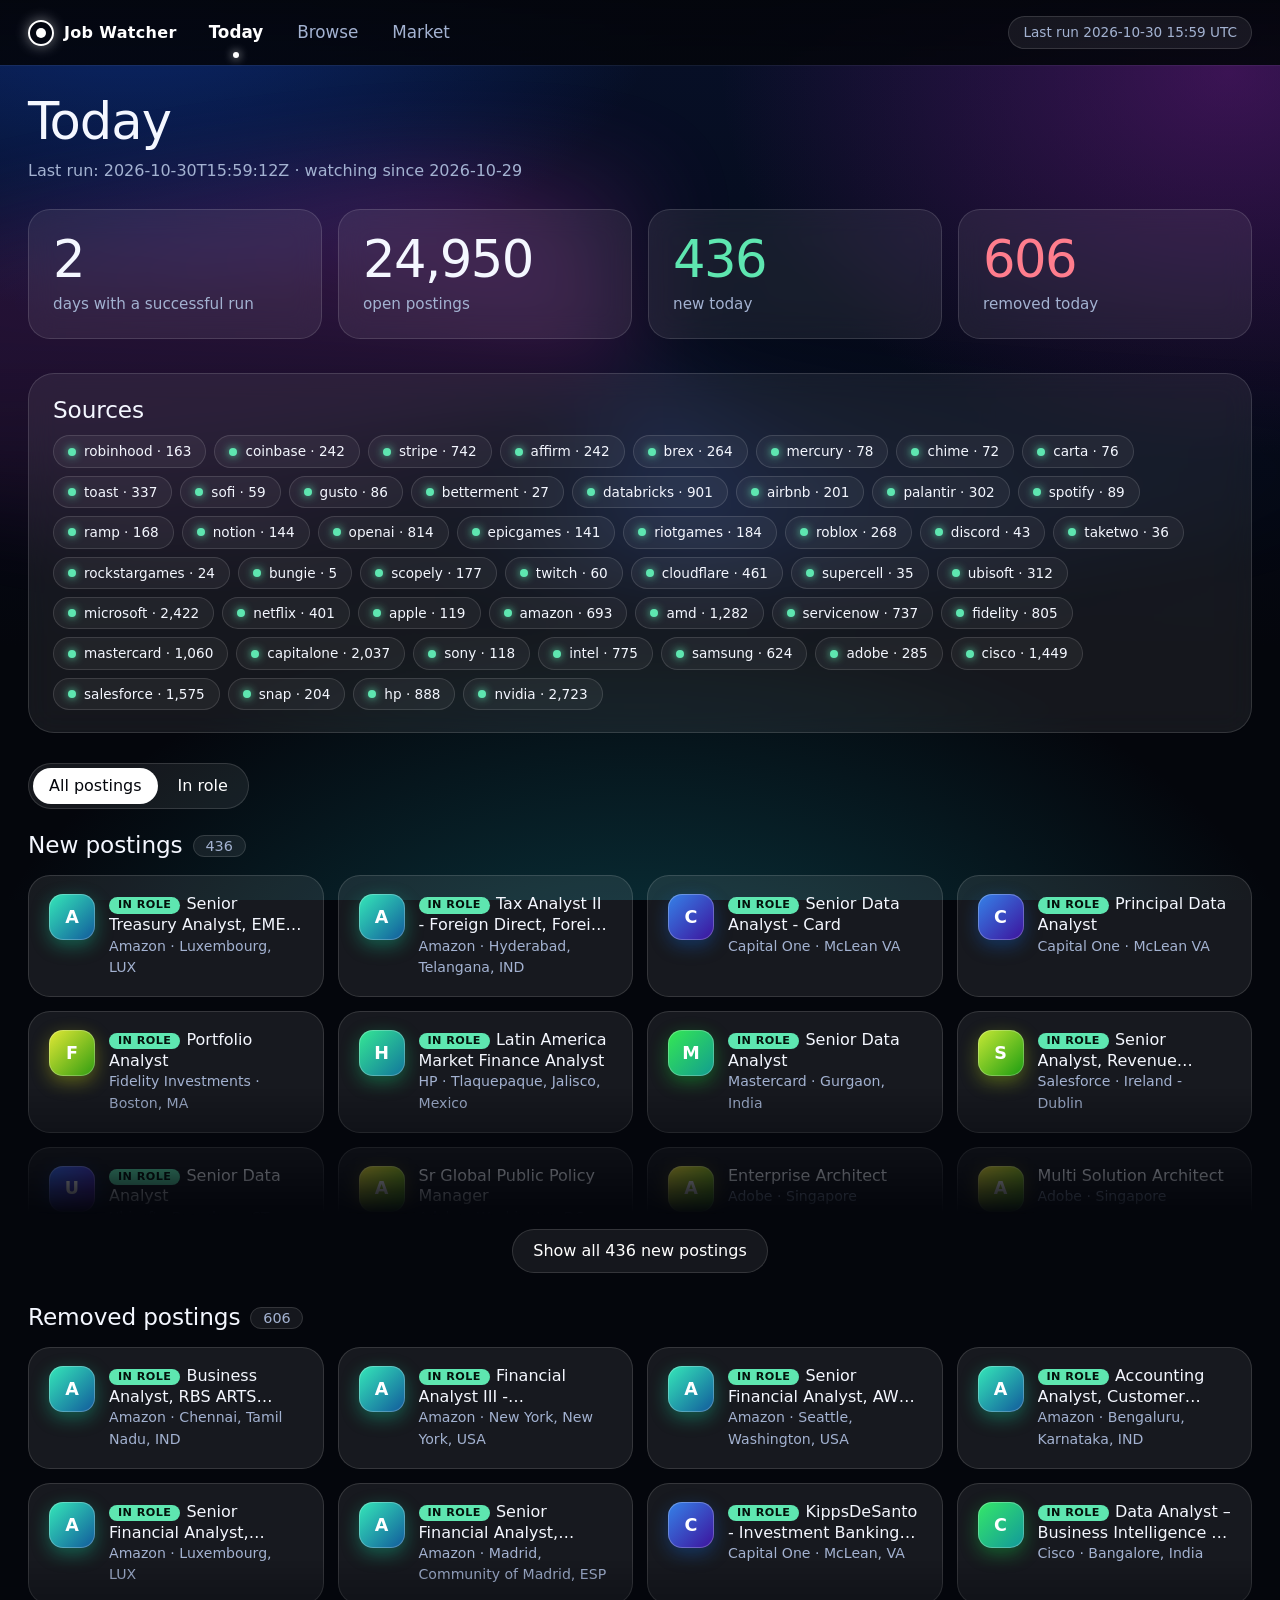
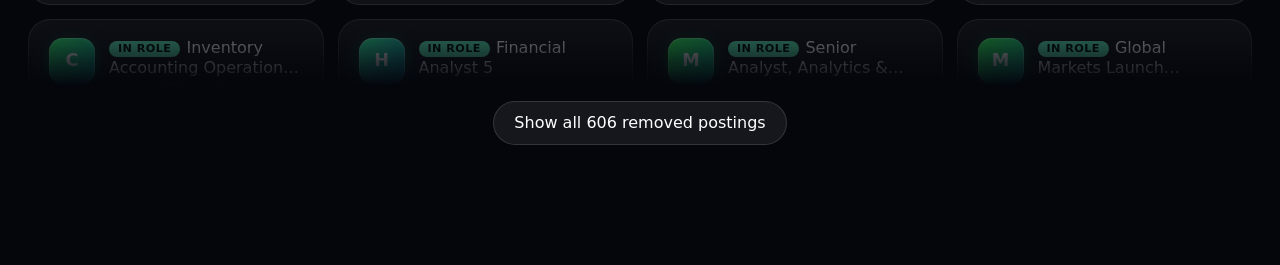
==== commit ad248239: "Site: collapsible Today lists, shareable Browse searches, saved removed jobs Today lists show their " ====
--- a/index.html
+++ b/index.html
@@ -1,20 +1,44 @@
 <!doctype html><html lang="en"><head><meta charset="utf-8"><meta name="viewport" content="width=device-width,initial-scale=1"><meta name="theme-color" content="#04060c"><link rel="manifest" href="manifest.webmanifest"><link rel="icon" href="icon-192.png"><link rel="apple-touch-icon" href="icon-192.png"><link rel="stylesheet" href="app.css"><title>Job Watcher: Today</title></head>
-<body><main id="main"><h1>Today</h1><p class="sub" id="sub">Loading…</p></main>
+<body><main id="main"><h1>Today</h1><p class="sub" id="sub">Loading…</p><div class="grid"><div class="skel tall"></div><div class="skel tall"></div><div class="skel tall"></div><div class="skel tall"></div></div><div class="skel panel"></div></main>
 <script src="app.js"></script>
 <script>
 loadData().then(({ rows, status }) => {
   const day = lastRunDate(status);
   const fresh = rows.filter(r => r.first_seen === day && !r.first_run);
   const gone = rows.filter(r => r.removed_date === day);
+  let roleOnly = false;                      // both lists show every posting by default
+  const expanded = { new: false, gone: false };
   const stat = (n, l, cls = "") => `<div class="tile stat ${cls}" tabindex="0"><div class="n">${n.toLocaleString()}</div><div class="l">${l}</div></div>`;
   const item = r => `<a class="tile post" href="${esc(safeUrl(r.url))}" rel="noopener" target="_blank">${mono(r.employer)}<div class="body"><div class="ttl">${r.in_role ? '<span class="tag">in role</span>' : ""}${esc(r.title)}</div><div class="meta">${esc(r.employer)} · ${esc(r.location) || "no location"}</div></div></a>`;
-  const list = (rs) => rs.length ? `<div class="tiles">${rs.sort((a, b) => b.in_role - a.in_role || a.employer.localeCompare(b.employer)).map(item).join("")}</div>` : '<p class="meta">None in the latest run.</p>';
+  // In-role postings come first. The whole list is in the page; a long one shows its first rows until "Show all".
+  const list = (rs, key, what) => {
+    rs = (roleOnly ? rs.filter(r => r.in_role) : rs).slice().sort((a, b) => b.in_role - a.in_role || a.employer.localeCompare(b.employer));
+    if (!rs.length) return { n: 0, html: `<p class="meta">None ${roleOnly ? "in role " : ""}in the latest run.</p>` };
+    const long = rs.length > 12;
+    return { n: rs.length, html: `<div class="tiles${long && !expanded[key] ? " collapsed" : ""}" id="tiles-${key}">${rs.map(item).join("")}</div>` +
+      (long ? `<p class="more"><button class="btn" type="button" data-expand="${key}">${expanded[key] ? "Show fewer" : `Show all ${rs.length.toLocaleString()} ${what}`}</button></p>` : "") };
+  };
+  const draw = () => {
+    const n = list(fresh, "new", "new postings"), g = list(gone, "gone", "removed postings");
+    document.getElementById("lists").innerHTML = `
+      <div class="section bare"><h2>New postings<span class="count">${n.n.toLocaleString()}</span></h2>${n.html}</div>
+      <div class="section bare"><h2>Removed postings<span class="count">${g.n.toLocaleString()}</span></h2>${g.html}</div>`;
+    document.getElementById("allBtn").classList.toggle("on", !roleOnly);
+    document.getElementById("roleBtn").classList.toggle("on", roleOnly);
+  };
   document.getElementById("main").innerHTML = `
     <h1>Today</h1>
     <p class="sub">Last run: ${esc(status.run_time)} · watching since ${esc(status.first_run_date)}</p>
     <div class="grid">${stat(status.days_with_success, "days with a successful run")}${stat(status.open, "open postings")}${stat(status.new_today, "new today", "hot")}${stat(status.removed_today, "removed today", "cold")}</div>
     <div class="section"><h2>Sources</h2><div class="pills">${status.sources.map(s => `<span class="pill ${s.ok ? "ok" : "bad"}">${esc(s.name)} · ${s.ok ? s.count.toLocaleString() : "failed"}</span>`).join("")}</div></div>
-    <div class="section bare"><h2>New postings<span class="count">${fresh.length.toLocaleString()}</span></h2>${list(fresh)}</div>
-    <div class="section bare"><h2>Removed postings<span class="count">${gone.length.toLocaleString()}</span></h2>${list(gone)}</div>`;
+    <div class="listbar"><div class="seg"><button id="allBtn" class="btn on" type="button">All postings</button><button id="roleBtn" class="btn" type="button">In role</button></div></div>
+    <div id="lists"></div>`;
+  document.getElementById("allBtn").onclick = () => { roleOnly = false; draw(); };
+  document.getElementById("roleBtn").onclick = () => { roleOnly = true; draw(); };
+  document.getElementById("lists").addEventListener("click", e => {
+    const b = e.target.closest("[data-expand]"); if (!b) return;
+    expanded[b.dataset.expand] = !expanded[b.dataset.expand]; draw();
+  });
+  draw();
 }).catch(showError);
 </script></body></html>
--- a/app.css
+++ b/app.css
@@ -32,9 +32,10 @@
 @keyframes drift { from { transform: translateX(-6vw) rotate(-6deg); } to { transform: translateX(6vw) rotate(8deg); } }
 @media (prefers-reduced-motion: reduce) { body::after { animation: none; } * { transition: none !important; } }
 
+[hidden] { display: none !important; }
 a { color: var(--accent); }
 header.nav { position: sticky; top: 0; z-index: 10; backdrop-filter: blur(20px) saturate(1.4); -webkit-backdrop-filter: blur(20px) saturate(1.4);
-  background: linear-gradient(180deg, rgba(4, 6, 12, .72), rgba(4, 6, 12, .3)); }
+  background: linear-gradient(180deg, rgba(4, 6, 12, .97), rgba(4, 6, 12, .92)); box-shadow: 0 1px 0 rgba(255, 255, 255, .06); }
 header.nav .in { max-width: 1320px; margin: 0 auto; padding: 14px 28px; display: flex; align-items: center; gap: 30px; }
 header.nav .brand { display: flex; align-items: center; gap: 10px; color: #fff; text-decoration: none; font-weight: 600; letter-spacing: .02em; }
 header.nav .logo { width: 26px; height: 26px; border-radius: 50%; border: 2px solid #fff; position: relative; box-shadow: 0 0 14px rgba(255, 255, 255, .45); }
@@ -65,7 +66,8 @@
 .stat .l { color: var(--muted); margin-top: 8px; font-size: .95rem; }
 .stat.hot .n { color: var(--good); } .stat.cold .n { color: var(--warn); }
 .tiles { display: grid; gap: 14px; grid-template-columns: repeat(auto-fill, minmax(290px, 1fr)); }
-.post { display: flex; gap: 14px; align-items: flex-start; }
+.post { display: flex; gap: 14px; align-items: flex-start; backdrop-filter: none; -webkit-backdrop-filter: none; background: rgba(255, 255, 255, .08); }  /* a blur layer per tile is too heavy for 1,000 tiles */
+.post:hover, .post:focus-visible { background: var(--glass2); }
 .post .body { min-width: 0; flex: 1; }
 .post .ttl { font-weight: 500; line-height: 1.3; display: -webkit-box; -webkit-line-clamp: 2; -webkit-box-orient: vertical; overflow: hidden; }
 .mono { flex: none; width: 46px; height: 46px; border-radius: 14px; display: grid; place-items: center; font-weight: 700; font-size: 1.1rem; color: #fff;
@@ -146,11 +148,38 @@
 .empty { text-align: center; color: var(--muted); padding: 60px 20px; border: 1px dashed var(--line); border-radius: 22px; }
 .more { text-align: center; margin: 16px 0 0; }
 
+/* loading skeletons */
+.skel { min-height: 96px; border-radius: 22px; border: 1px solid var(--line); pointer-events: none;
+  background: linear-gradient(100deg, var(--glass) 30%, var(--glass2) 50%, var(--glass) 70%) 0 0 / 220% 100%; animation: shimmer 1.4s linear infinite; }
+.skel.tall { min-height: 130px; } .skel.panel { min-height: 280px; border-radius: 26px; margin-bottom: 30px; }
+@keyframes shimmer { from { background-position: 120% 0; } to { background-position: -120% 0; } }
+
+/* collapsed lists on Today: every posting is in the page, the first rows show until "Show all" */
+.tiles.collapsed { max-height: 340px; overflow: hidden; -webkit-mask-image: linear-gradient(#000 62%, transparent); mask-image: linear-gradient(#000 62%, transparent); }
+.section.bare .more { margin: 14px 0 0; }
+.listbar { display: flex; flex-wrap: wrap; gap: 12px; align-items: center; margin: 0 0 22px; }
+
+/* Browse extras */
+.tag.warn { background: var(--warn); color: #2a0008; }
+.seg.off { opacity: .4; pointer-events: none; }
+.filters .extra { display: contents; }
+.filtertoggle { display: none; }
+.filtertoggle .n { background: #fff; color: #04060c; border-radius: 999px; font-size: .78rem; padding: 0 7px; min-width: 20px; text-align: center; }
+.filtertoggle .n:empty { display: none; }
+.job .gone { font-size: .85rem; color: var(--warn); }
+.btn.ghost { background: var(--glass); color: #fff; border-color: var(--line); }
+.btn.ghost.primary:hover { background: var(--glass2); }
+.detail .note { color: var(--muted); font-size: .92rem; margin: -10px 0 24px; }
+
 @media (max-width: 900px) {
   main { padding: 18px 16px 80px; }
   header.nav .in { padding: 12px 16px; gap: 18px; }
   header.nav .brand span, header.nav .navchip { display: none; }
-  .filters select { flex: 1 1 150px; }
+  .filters .extra { display: none; width: 100%; flex-wrap: wrap; gap: 10px; }
+  .filters.open .extra { display: flex; }
+  .filters .extra select { flex: 1 1 150px; }
+  .filtertoggle { display: inline-flex; }
+  .tiles.collapsed { max-height: 300px; }
   .split { grid-template-columns: 1fr; }
   .detail { display: none; }
   body.show-detail .detail { display: block; position: fixed; inset: 0; z-index: 30; max-height: none; border-radius: 0; padding: 20px 18px 40px;
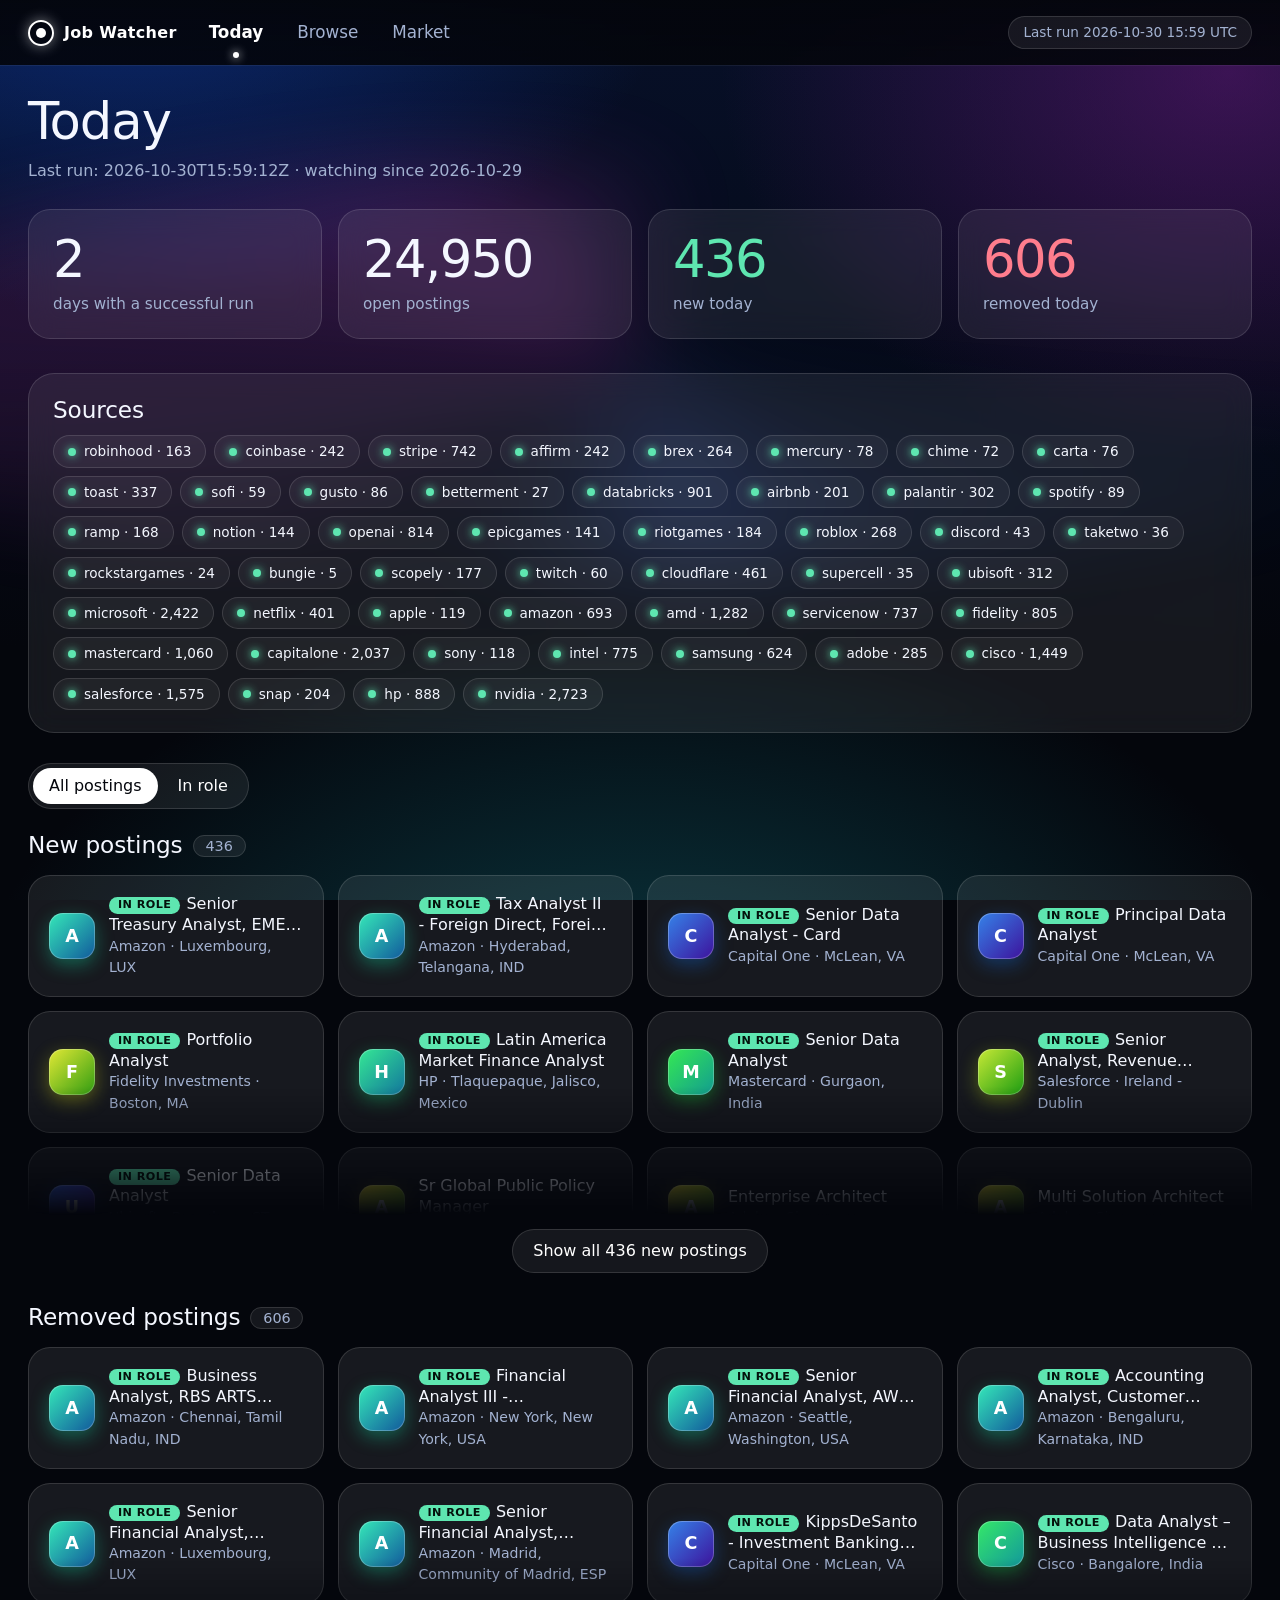
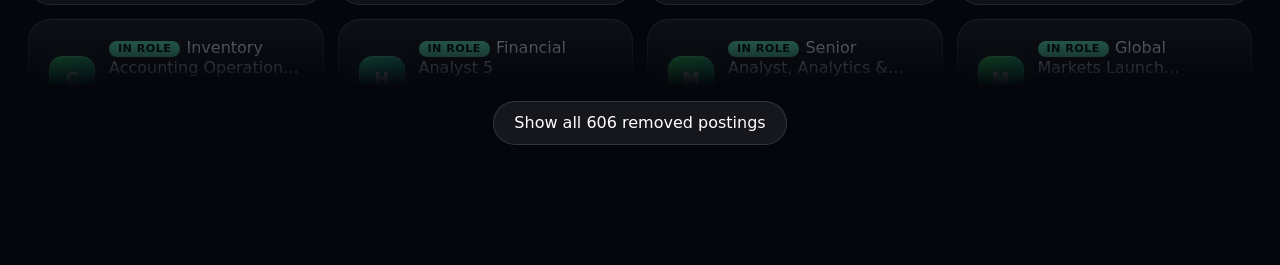
==== commit 56bd25a0: "Site: show employer logos instead of letter tiles Logos sit on white tiles next to each posting (Tod" ====
--- a/index.html
+++ b/index.html
@@ -9,7 +9,7 @@
   let roleOnly = false;                      // both lists show every posting by default
   const expanded = { new: false, gone: false };
   const stat = (n, l, cls = "") => `<div class="tile stat ${cls}" tabindex="0"><div class="n">${n.toLocaleString()}</div><div class="l">${l}</div></div>`;
-  const item = r => `<a class="tile post" href="${esc(safeUrl(r.url))}" rel="noopener" target="_blank">${mono(r.employer)}<div class="body"><div class="ttl">${r.in_role ? '<span class="tag">in role</span>' : ""}${esc(r.title)}</div><div class="meta">${esc(r.employer)} · ${esc(r.location) || "no location"}</div></div></a>`;
+  const item = r => `<a class="tile post" href="${esc(safeUrl(r.url))}" rel="noopener" target="_blank">${mono(r.employer, false, r.source)}<div class="body"><div class="ttl">${r.in_role ? '<span class="tag">in role</span>' : ""}${esc(r.title)}</div><div class="meta">${esc(r.employer)} · ${esc(r.location) || "no location"}</div></div></a>`;
   // In-role postings come first. The whole list is in the page; a long one shows its first rows until "Show all".
   const list = (rs, key, what) => {
     rs = (roleOnly ? rs.filter(r => r.in_role) : rs).slice().sort((a, b) => b.in_role - a.in_role || a.employer.localeCompare(b.employer));
--- a/app.css
+++ b/app.css
@@ -66,13 +66,19 @@
 .stat .l { color: var(--muted); margin-top: 8px; font-size: .95rem; }
 .stat.hot .n { color: var(--good); } .stat.cold .n { color: var(--warn); }
 .tiles { display: grid; gap: 14px; grid-template-columns: repeat(auto-fill, minmax(290px, 1fr)); }
-.post { display: flex; gap: 14px; align-items: flex-start; backdrop-filter: none; -webkit-backdrop-filter: none; background: rgba(255, 255, 255, .08); }  /* a blur layer per tile is too heavy for 1,000 tiles */
+.post { display: flex; gap: 14px; align-items: center; backdrop-filter: none; -webkit-backdrop-filter: none; background: rgba(255, 255, 255, .08); }  /* a blur layer per tile is too heavy for 1,000 tiles */
 .post:hover, .post:focus-visible { background: var(--glass2); }
 .post .body { min-width: 0; flex: 1; }
 .post .ttl { font-weight: 500; line-height: 1.3; display: -webkit-box; -webkit-line-clamp: 2; -webkit-box-orient: vertical; overflow: hidden; }
 .mono { flex: none; width: 46px; height: 46px; border-radius: 14px; display: grid; place-items: center; font-weight: 700; font-size: 1.1rem; color: #fff;
   background: linear-gradient(135deg, hsl(var(--h) 80% 56%), hsl(calc(var(--h) + 45) 80% 34%)); box-shadow: inset 0 0 0 1px rgba(255, 255, 255, .25), 0 6px 18px hsl(var(--h) 80% 40% / .45); }
 .mono.big { width: 64px; height: 64px; border-radius: 18px; font-size: 1.6rem; }
+.mono { position: relative; }
+.mono b { font-weight: 700; }
+.mono.has-logo { background: #fff; box-shadow: 0 6px 18px rgba(0, 0, 0, .35), inset 0 0 0 1px rgba(255, 255, 255, .5); }
+.mono.has-logo b { visibility: hidden; }
+.mono img { position: absolute; inset: 17%; width: 66%; height: 66%; object-fit: contain; }
+.mono.big img { inset: 15%; width: 70%; height: 70%; }
 .tag { display: inline-block; font-size: .7rem; font-weight: 600; letter-spacing: .04em; text-transform: uppercase; color: #04120c; background: var(--good); border-radius: 999px; padding: 1px 9px; margin-right: 6px; vertical-align: 1px; }
 .tag.alt { background: var(--gold); color: #1c1100; } .tag.dim { background: var(--glass2); color: var(--muted); }
 
@@ -127,7 +133,7 @@
 .resultsbar { color: var(--muted); margin: 14px 2px 14px; }
 .split { display: grid; grid-template-columns: minmax(340px, 5fr) 7fr; gap: 24px; align-items: start; }
 .results { display: flex; flex-direction: column; gap: 10px; min-width: 0; }
-.job { display: flex; gap: 14px; align-items: flex-start; padding: 16px 16px 16px 18px; border-radius: 20px; background: var(--glass); border: 1px solid var(--line); cursor: pointer;
+.job { display: flex; gap: 14px; align-items: center; padding: 16px 16px 16px 18px; border-radius: 20px; background: var(--glass); border: 1px solid var(--line); cursor: pointer;
   transition: transform .18s cubic-bezier(.2, .8, .2, 1), box-shadow .18s, background .18s; }
 .job:hover { background: var(--glass2); }
 .job:focus-visible, .job.sel { outline: none; background: var(--glass2); box-shadow: var(--focus); transform: scale(1.012); z-index: 1; }
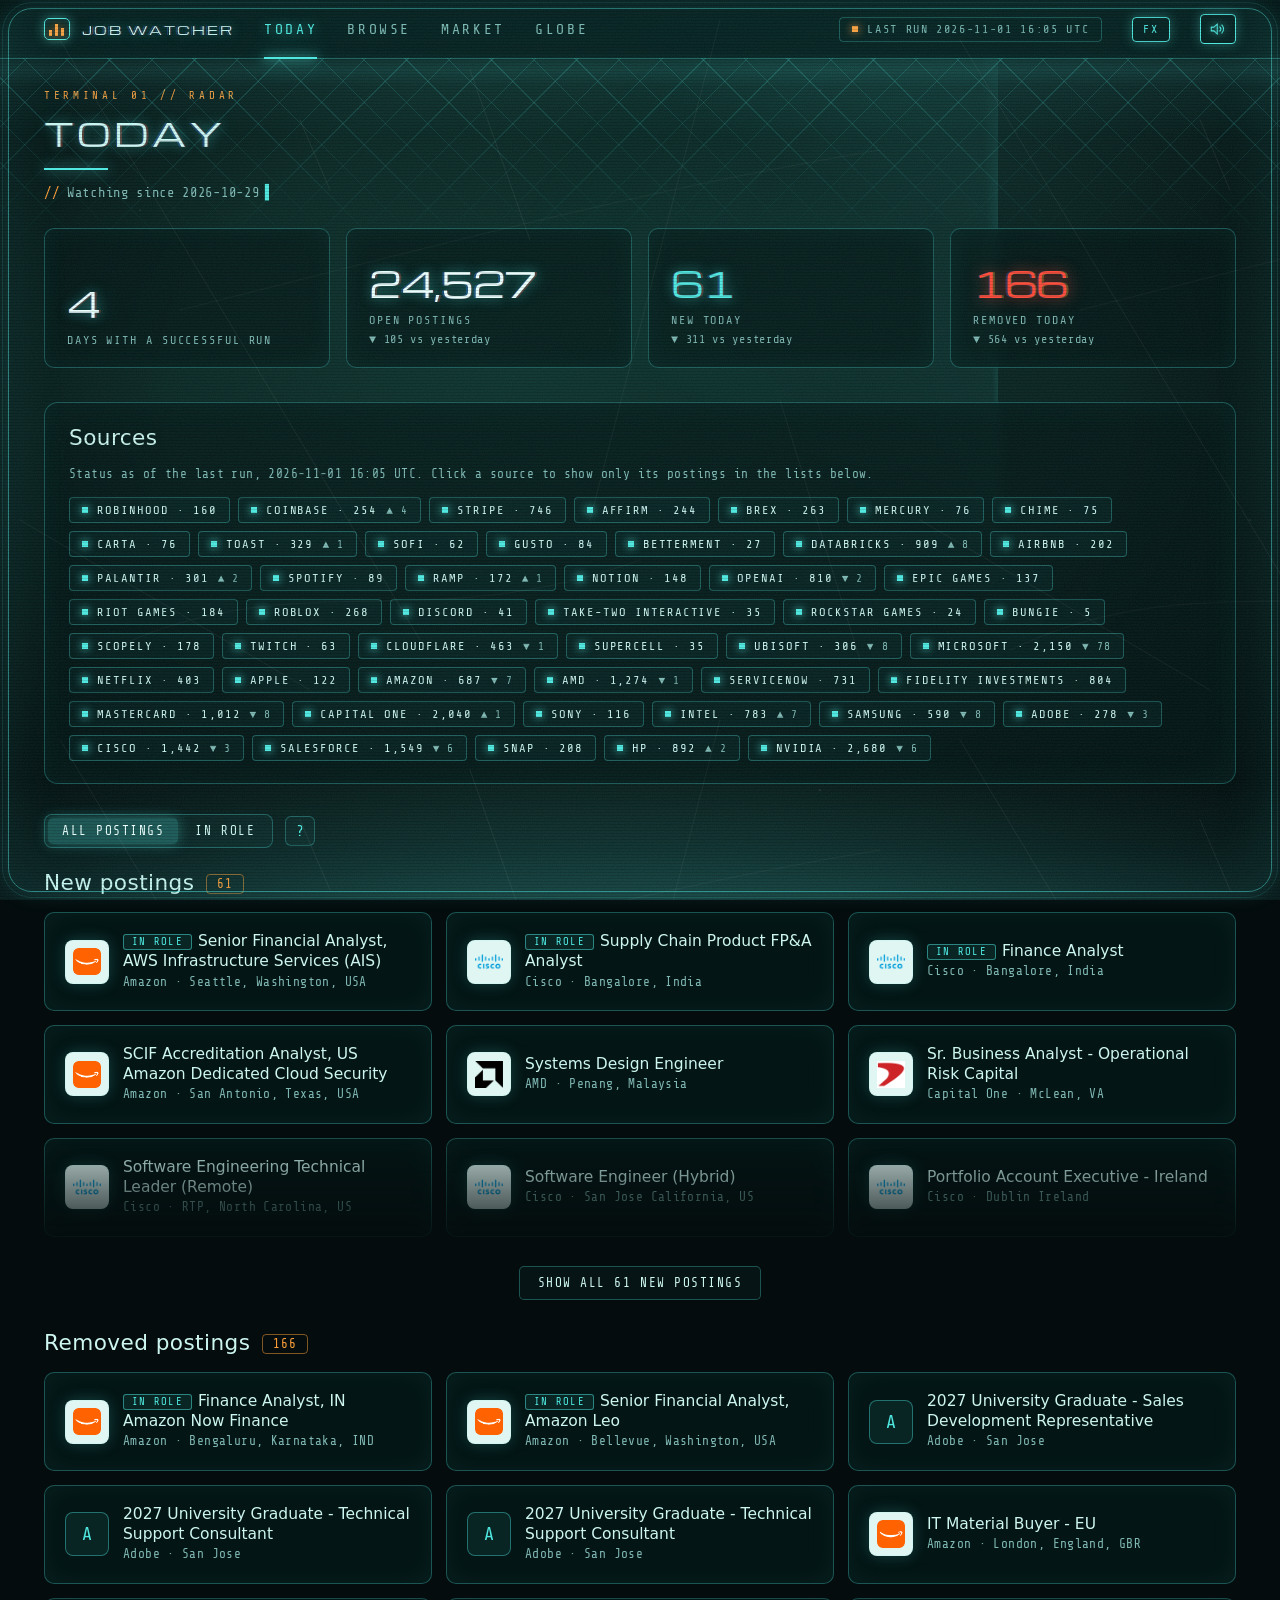
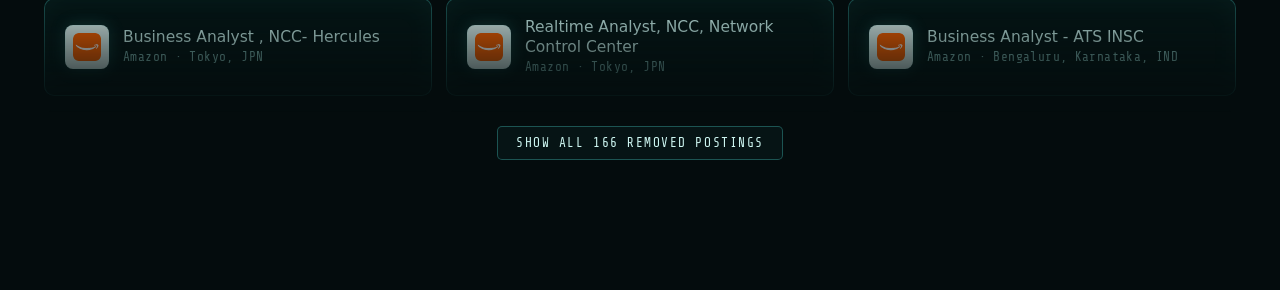
==== commit a5cbf8a4: "Site: Blade Runner 2049 redesign, effects, startup screen and page upgrades Look and feel - Each pag" ====
--- a/index.html
+++ b/index.html
@@ -1,19 +1,37 @@
-<!doctype html><html lang="en"><head><meta charset="utf-8"><meta name="viewport" content="width=device-width,initial-scale=1"><meta name="theme-color" content="#04060c"><link rel="manifest" href="manifest.webmanifest"><link rel="icon" href="icon-192.png"><link rel="apple-touch-icon" href="icon-192.png"><link rel="stylesheet" href="app.css"><title>Job Watcher: Today</title></head>
+<!doctype html><html lang="en" data-theme="today"><head><meta charset="utf-8"><meta name="viewport" content="width=device-width,initial-scale=1"><meta name="description" content="Today: the status of every watched employer and the job postings that are new or removed since the last daily run."><meta name="theme-color" content="#040c0d"><link rel="manifest" href="manifest.webmanifest"><link rel="icon" href="icon-192.png"><link rel="apple-touch-icon" href="icon-192.png"><link rel="preload" href="fonts/share-tech-mono.woff2" as="font" type="font/woff2" crossorigin><link rel="preload" href="fonts/michroma.woff2" as="font" type="font/woff2" crossorigin><link rel="stylesheet" href="app.css">
+<script>try{var d=document.documentElement;if(!sessionStorage.getItem("job-watcher-booted")&&!navigator.webdriver&&location.hash.length<2&&!matchMedia("(prefers-reduced-motion: reduce)").matches&&localStorage.getItem("job-watcher-fx")!=="off"){d.classList.add("intro");setTimeout(function(){d.classList.remove("intro")},15000)}}catch(e){}</script><title>Job Watcher: Today</title></head>
 <body><main id="main"><h1>Today</h1><p class="sub" id="sub">Loading…</p><div class="grid"><div class="skel tall"></div><div class="skel tall"></div><div class="skel tall"></div><div class="skel tall"></div></div><div class="skel panel"></div></main>
+<script src="sfx.js"></script>
 <script src="app.js"></script>
 <script>
 loadData().then(({ rows, status }) => {
-  const day = lastRunDate(status);
+  const day = lastRunDate(status), names = sourceNames(rows);
   const fresh = rows.filter(r => r.first_seen === day && !r.first_run);
   const gone = rows.filter(r => r.removed_date === day);
   let roleOnly = false;                      // both lists show every posting by default
+  let srcOnly = "";                          // a source key while one source pill is selected
+  // Yesterday = the latest earlier day any posting was listed. Everything below is worked out from the history file.
+  let prev = ""; for (const r of rows) if (r.last_seen < day && r.last_seen > prev) prev = r.last_seen;
+  let d = null, listedPrev = null;
+  if (prev) {
+    listedPrev = new Map(); let openPrev = 0, newPrev = 0, remPrev = 0;
+    for (const r of rows) {
+      if (r.first_seen <= prev && r.last_seen >= prev) listedPrev.set(r.source, (listedPrev.get(r.source) || 0) + 1);
+      if (r.first_seen <= prev && !(r.removed_date && r.removed_date <= prev)) openPrev++;
+      if (r.first_seen === prev && !r.first_run) newPrev++;
+      if (r.removed_date === prev) remPrev++;
+    }
+    d = { open: status.open - openPrev, fresh: status.new_today - newPrev, gone: status.removed_today - remPrev };
+  }
+  const delta = n => n === null || n === undefined ? "" : n === 0 ? "no change vs yesterday" : `${n > 0 ? "▲" : "▼"} ${Math.abs(n).toLocaleString()} vs yesterday`;
+  const pillDelta = s => { if (!s.ok || !listedPrev || !listedPrev.has(s.name)) return ""; const n = s.count - listedPrev.get(s.name); return n ? `<span class="d">${n > 0 ? "▲" : "▼"} ${Math.abs(n).toLocaleString()}</span>` : ""; };
   const expanded = { new: false, gone: false };
-  const stat = (n, l, cls = "") => `<div class="tile stat ${cls}" tabindex="0"><div class="n">${n.toLocaleString()}</div><div class="l">${l}</div></div>`;
-  const item = r => `<a class="tile post" href="${esc(safeUrl(r.url))}" rel="noopener" target="_blank">${mono(r.employer, false, r.source)}<div class="body"><div class="ttl">${r.in_role ? '<span class="tag">in role</span>' : ""}${esc(r.title)}</div><div class="meta">${esc(r.employer)} · ${esc(r.location) || "no location"}</div></div></a>`;
+  const stat = (n, l, cls = "", change = null) => `<div class="tile stat ${cls}" tabindex="0"><div class="n">${n.toLocaleString()}</div><div class="l">${l}</div>${change === null ? "" : `<div class="d">${delta(change)}</div>`}</div>`;
+  const item = r => `<a class="tile post" href="${esc(safeUrl(r.url))}" rel="noopener" target="_blank">${mono(r.employer, false, r.source)}<div class="body"><div class="ttl">${r.in_role ? `<span class="tag" title="${ROLE_TIP}">in role</span>` : ""}${esc(r.title)}</div><div class="meta">${esc(r.employer)} · ${esc(r.location) || "no location"}</div></div></a>`;
   // In-role postings come first. The whole list is in the page; a long one shows its first rows until "Show all".
   const list = (rs, key, what) => {
-    rs = (roleOnly ? rs.filter(r => r.in_role) : rs).slice().sort((a, b) => b.in_role - a.in_role || a.employer.localeCompare(b.employer));
-    if (!rs.length) return { n: 0, html: `<p class="meta">None ${roleOnly ? "in role " : ""}in the latest run.</p>` };
+    rs = (srcOnly ? rs.filter(r => r.source === srcOnly) : rs); rs = (roleOnly ? rs.filter(r => r.in_role) : rs).slice().sort((a, b) => b.in_role - a.in_role || a.employer.localeCompare(b.employer));
+    if (!rs.length) return { n: 0, html: `<p class="meta">None ${roleOnly ? "in role " : ""}${srcOnly ? "from " + esc(names[srcOnly] || srcOnly) + " " : ""}in the latest run.</p>` };
     const long = rs.length > 12;
     return { n: rs.length, html: `<div class="tiles${long && !expanded[key] ? " collapsed" : ""}" id="tiles-${key}">${rs.map(item).join("")}</div>` +
       (long ? `<p class="more"><button class="btn" type="button" data-expand="${key}">${expanded[key] ? "Show fewer" : `Show all ${rs.length.toLocaleString()} ${what}`}</button></p>` : "") };
@@ -25,14 +43,25 @@
       <div class="section bare"><h2>Removed postings<span class="count">${g.n.toLocaleString()}</span></h2>${g.html}</div>`;
     document.getElementById("allBtn").classList.toggle("on", !roleOnly);
     document.getElementById("roleBtn").classList.toggle("on", roleOnly);
+    document.querySelectorAll("[data-src]").forEach(b => { b.classList.toggle("on", b.dataset.src === srcOnly); b.setAttribute("aria-pressed", b.dataset.src === srcOnly); });
+    document.querySelector(".pills").classList.toggle("filtering", !!srcOnly);
+    const note = document.getElementById("srcNote");
+    note.hidden = !srcOnly;
+    note.innerHTML = srcOnly ? `Showing only ${esc(names[srcOnly] || srcOnly)} <button class="btn" type="button" id="clearSrc">Show all sources</button>` : "";
+    if (srcOnly) document.getElementById("clearSrc").onclick = () => { srcOnly = ""; draw(); };
   };
   document.getElementById("main").innerHTML = `
     <h1>Today</h1>
-    <p class="sub">Last run: ${esc(status.run_time)} · watching since ${esc(status.first_run_date)}</p>
-    <div class="grid">${stat(status.days_with_success, "days with a successful run")}${stat(status.open, "open postings")}${stat(status.new_today, "new today", "hot")}${stat(status.removed_today, "removed today", "cold")}</div>
-    <div class="section"><h2>Sources</h2><div class="pills">${status.sources.map(s => `<span class="pill ${s.ok ? "ok" : "bad"}">${esc(s.name)} · ${s.ok ? s.count.toLocaleString() : "failed"}</span>`).join("")}</div></div>
-    <div class="listbar"><div class="seg"><button id="allBtn" class="btn on" type="button">All postings</button><button id="roleBtn" class="btn" type="button">In role</button></div></div>
+    <p class="sub">Watching since ${esc(status.first_run_date)}</p>
+    <div class="grid">${stat(status.days_with_success, "days with a successful run")}${stat(status.open, "open postings", "", d && d.open)}${stat(status.new_today, "new today", "hot", d && d.fresh)}${stat(status.removed_today, "removed today", "cold", d && d.gone)}</div>
+    <div class="section"><h2>Sources</h2><p class="meta">Status as of the last run, ${esc(status.run_time.slice(0, 10))} ${esc(status.run_time.slice(11, 16))} UTC. Click a source to show only its postings in the lists below.</p><div class="pills">${status.sources.map(s => `<button type="button" class="pill ${s.ok ? "ok" : "bad"}" data-src="${esc(s.name)}" aria-pressed="false">${esc(names[s.name] || s.name)} · ${s.ok ? s.count.toLocaleString() : "failed"}${pillDelta(s)}</button>`).join("")}</div></div>
+    <div class="listbar"><div class="seg"><button id="allBtn" class="btn on" type="button">All postings</button><button id="roleBtn" class="btn" type="button">In role</button></div>${ROLE_BTN}</div>
+    <p class="srcnote" id="srcNote" hidden></p>
     <div id="lists"></div>`;
+  document.querySelector(".pills").addEventListener("click", e => {
+    const b = e.target.closest("[data-src]"); if (!b) return;
+    srcOnly = srcOnly === b.dataset.src ? "" : b.dataset.src; draw();
+  });
   document.getElementById("allBtn").onclick = () => { roleOnly = false; draw(); };
   document.getElementById("roleBtn").onclick = () => { roleOnly = true; draw(); };
   document.getElementById("lists").addEventListener("click", e => {
--- a/app.css
+++ b/app.css
@@ -1,163 +1,208 @@
-/* One look for all three pages: a dark console home screen (ambient background, glass tiles,
-   white focus rings, light type, pill buttons). */
-@property --hue { syntax: "<number>"; inherits: true; initial-value: 222; }
+/* One look for all four pages, after the cold glass-screen interfaces in Blade Runner 2049: a deep teal-green night seen through a
+   dirty display (grain, scratches, a vignette and a bright bottom edge), a rounded HUD bezel with ruler ticks down both sides, a
+   faint diamond lattice at the top, cyan hairlines and glow, cream-yellow for the values that matter, red-orange for alerts, wide
+   techno numerals and small monospace labels. */
+@font-face { font-family: "Share Tech Mono"; src: url("fonts/share-tech-mono.woff2") format("woff2"); font-weight: 400; font-style: normal; font-display: swap; }
+@font-face { font-family: "Michroma"; src: url("fonts/michroma.woff2") format("woff2"); font-weight: 400; font-style: normal; font-display: swap; }
 :root {
-  --bg: #04060c; --ink: #f4f7ff; --muted: #a3b2d1; --dim: #6f7fa3;
-  --glass: rgba(255, 255, 255, .07); --glass2: rgba(255, 255, 255, .13); --line: rgba(255, 255, 255, .13);
-  --accent: #5aa9ff; --accent2: #b79cff; --good: #5ee6b0; --warn: #ff7d8d; --gold: #ffd166;
-  --font: "SF Pro Display", "Inter", system-ui, -apple-system, "Segoe UI", Roboto, sans-serif;
-  --focus: 0 0 0 3px #fff, 0 18px 50px rgba(0, 0, 0, .55), 0 0 44px hsl(var(--hue) 90% 62% / .38);
+  /* the default terminal (Today); each page sets its own through <html data-theme="...">, see the end of this file */
+  --rgb: 79, 232, 224; --grgb: 255, 159, 58; --wrgb: 255, 75, 58; --shade: 5, 24, 24;
+  --accent: rgb(var(--rgb)); --accent-hi: #7ff2ea; --on-accent: #031514; --hi: #eafffd; --gold: rgb(var(--grgb)); --warn: rgb(var(--wrgb)); --good: var(--accent); --orange: #ff9f3a;
+  --ink: #cdf6f1; --muted: #7fb8b3; --dim: #6fa19d;
+  --bg: #040c0d; --bg1: #0f3530; --bg2: #0a2321; --bg3: #051211; --tintL: transparent; --tintR: transparent;
+  --glass: rgba(var(--shade), .66); --glass2: rgba(var(--rgb), .10); --line: rgba(var(--rgb), .3);
+  --font: "Helvetica Neue", "Inter", system-ui, -apple-system, "Segoe UI", Roboto, sans-serif;
+  --mono: "Share Tech Mono", ui-monospace, "SF Mono", Menlo, Consolas, monospace;
+  --display: "Michroma", "Share Tech Mono", ui-monospace, Menlo, Consolas, monospace;
+  --focus: 0 0 0 1px var(--accent), 0 0 18px rgba(var(--rgb), .6);
+  --glow: 0 0 12px rgba(var(--rgb), .55), 1.5px 0 0 rgba(255, 70, 50, .32), -1.5px 0 0 rgba(60, 110, 255, .35), 9px 0 18px rgba(var(--rgb), .16);
+  --lattice: none;
 }
 * { box-sizing: border-box; }
 html { color-scheme: dark; }
 body {
   margin: 0; min-height: 100vh; color: var(--ink); background: var(--bg);
-  font: 400 16px/1.5 var(--font); --hue: 222; transition: --hue .9s ease; -webkit-font-smoothing: antialiased;
-}
-/* ambient background; the hue follows whatever is selected */
-body::before, body::after { content: ""; position: fixed; z-index: -1; pointer-events: none; }
+  font: 400 15.5px/1.55 var(--font); -webkit-font-smoothing: antialiased;
+}
+/* the screen: a bright edge along the bottom, cold bloom top right, the teal-green glass itself, and a dark vignette over it all */
 body::before {
-  inset: 0;
+  content: ""; position: fixed; inset: 0; z-index: -1; pointer-events: none;
   background:
-    radial-gradient(900px 620px at 10% -8%, hsl(var(--hue) 85% 40% / .55), transparent 62%),
-    radial-gradient(820px 620px at 96% 8%, hsl(calc(var(--hue) + 70) 70% 34% / .42), transparent 62%),
-    radial-gradient(1100px 720px at 50% 118%, hsl(calc(var(--hue) - 35) 75% 26% / .55), transparent 62%),
-    linear-gradient(180deg, #071029, #04060c 72%);
-}
+    radial-gradient(ellipse at 50% 46%, transparent 52%, rgba(0, 6, 8, .72) 100%),
+    linear-gradient(0deg, rgba(var(--rgb), .26), transparent 120px),
+    radial-gradient(900px 520px at 90% -10%, rgba(var(--rgb), .16), transparent 65%),
+    linear-gradient(90deg, var(--tintL), transparent 24%), linear-gradient(270deg, var(--tintR), transparent 24%),
+    radial-gradient(1100px 700px at 40% 40%, var(--bg1) 0%, var(--bg2) 50%, var(--bg3) 100%);
+}
+/* dirty glass: scanlines, fine grain, and a tile of hairline scratches, faint enough that text stays crisp */
 body::after {
-  left: -20vw; right: -20vw; top: 18vh; height: 46vh; opacity: .22; filter: blur(46px);
-  background: conic-gradient(from 90deg at 50% 50%, transparent, hsl(var(--hue) 90% 60%), transparent 40%, hsl(calc(var(--hue) + 80) 90% 62%), transparent 80%);
-  border-radius: 50%; animation: drift 38s ease-in-out infinite alternate;
-}
-@keyframes drift { from { transform: translateX(-6vw) rotate(-6deg); } to { transform: translateX(6vw) rotate(8deg); } }
-@media (prefers-reduced-motion: reduce) { body::after { animation: none; } * { transition: none !important; } }
+  content: ""; position: fixed; inset: 0; z-index: 1000; pointer-events: none; opacity: .55;
+  background:
+    repeating-linear-gradient(0deg, rgba(0, 0, 0, .22) 0 1px, transparent 1px 3px),
+    url("data:image/svg+xml;utf8,%3Csvg xmlns='http://www.w3.org/2000/svg' width='900' height='700'%3E%3Cg fill='none' stroke='white' stroke-linecap='round'%3E%3Cpath d='M60 40L420 640' stroke-opacity='.11'/%3E%3Cpath d='M720 20L590 520' stroke-opacity='.09'/%3E%3Cpath d='M180 310C420 250 640 190 880 150' stroke-opacity='.08'/%3E%3Cpath d='M20 520L310 690' stroke-opacity='.1'/%3E%3Cpath d='M470 70L530 240' stroke-opacity='.12'/%3E%3Cpath d='M110 650C300 560 420 640 640 560' stroke-opacity='.07'/%3E%3Cpath d='M780 400L860 660' stroke-opacity='.09'/%3E%3Cpath d='M300 120L330 190' stroke-opacity='.13'/%3E%3C/g%3E%3Cg fill='white'%3E%3Ccircle cx='140' cy='210' r='1.1' fill-opacity='.14'/%3E%3Ccircle cx='610' cy='330' r='.9' fill-opacity='.12'/%3E%3Ccircle cx='820' cy='90' r='1.3' fill-opacity='.12'/%3E%3Ccircle cx='350' cy='520' r='1' fill-opacity='.13'/%3E%3Ccircle cx='60' cy='440' r='.8' fill-opacity='.12'/%3E%3C/g%3E%3C/svg%3E") 0 0 / 900px 700px,
+    url("data:image/svg+xml;utf8,%3Csvg xmlns='http://www.w3.org/2000/svg' width='180' height='180'%3E%3Cfilter id='n'%3E%3CfeTurbulence type='fractalNoise' baseFrequency='.85' numOctaves='2' stitchTiles='stitch'/%3E%3CfeColorMatrix values='0 0 0 0 .6 0 0 0 0 1 0 0 0 0 .95 0 0 0 .6 0'/%3E%3C/filter%3E%3Crect width='100%25' height='100%25' filter='url(%23n)' opacity='.18'/%3E%3C/svg%3E");
+}
+/* the HUD bezel around the screen, with ruler ticks down both sides */
+html::before {
+  content: ""; position: fixed; inset: 8px; z-index: 999; pointer-events: none; border-radius: 24px;
+  border: 1px solid rgba(var(--rgb), .5); outline: 1px solid rgba(var(--rgb), .13); outline-offset: 5px;
+  box-shadow: inset 0 0 60px rgba(var(--rgb), .1), 0 0 22px rgba(var(--rgb), .16);
+}
+html::after {
+  content: ""; position: fixed; top: 96px; bottom: 70px; left: 14px; right: 14px; z-index: 999; pointer-events: none;
+  background:
+    repeating-linear-gradient(180deg, rgba(var(--rgb), .6) 0 1px, transparent 1px 26px) left top / 15px 100% no-repeat,
+    repeating-linear-gradient(180deg, rgba(var(--rgb), .6) 0 1px, transparent 1px 26px) right top / 15px 100% no-repeat;
+}
+
+@keyframes cursor { 50% { opacity: 0; } }
+@keyframes blink { 0%, 86%, 100% { opacity: 1; } 91% { opacity: .25; } }
+@media (prefers-reduced-motion: reduce) { * { animation: none !important; transition: none !important; } }
 
 [hidden] { display: none !important; }
 a { color: var(--accent); }
-header.nav { position: sticky; top: 0; z-index: 10; backdrop-filter: blur(20px) saturate(1.4); -webkit-backdrop-filter: blur(20px) saturate(1.4);
-  background: linear-gradient(180deg, rgba(4, 6, 12, .97), rgba(4, 6, 12, .92)); box-shadow: 0 1px 0 rgba(255, 255, 255, .06); }
-header.nav .in { max-width: 1320px; margin: 0 auto; padding: 14px 28px; display: flex; align-items: center; gap: 30px; }
-header.nav .brand { display: flex; align-items: center; gap: 10px; color: #fff; text-decoration: none; font-weight: 600; letter-spacing: .02em; }
-header.nav .logo { width: 26px; height: 26px; border-radius: 50%; border: 2px solid #fff; position: relative; box-shadow: 0 0 14px rgba(255, 255, 255, .45); }
-header.nav .logo::after { content: ""; position: absolute; inset: 6px; border-radius: 50%; background: #fff; }
-header.nav a.link { position: relative; color: var(--muted); text-decoration: none; font-size: 1.05rem; padding: 6px 2px; transition: color .15s; }
-header.nav a.link:hover, header.nav a.link:focus-visible { color: #fff; outline: none; }
-header.nav a.link.on { color: #fff; font-weight: 600; }
-header.nav a.link.on::after { content: ""; position: absolute; left: 50%; bottom: -7px; width: 6px; height: 6px; margin-left: -3px; border-radius: 50%; background: #fff; box-shadow: 0 0 10px #fff; }
-header.nav .navchip { margin-left: auto; font-size: .85rem; color: var(--muted); border: 1px solid var(--line); background: var(--glass); border-radius: 999px; padding: 5px 14px; white-space: nowrap; }
+header.nav { position: sticky; top: 0; z-index: 10; backdrop-filter: blur(12px) saturate(1.2); -webkit-backdrop-filter: blur(12px) saturate(1.2);
+  background: rgba(var(--shade), .86); border-bottom: 1px solid var(--line); }
+/* the diamond lattice that hangs under the top edge and fades out */
+header.nav::after { content: ""; position: absolute; left: 0; right: 0; top: 100%; height: 190px; pointer-events: none; opacity: .55; background: var(--lattice);
+  -webkit-mask-image: linear-gradient(#000, transparent); mask-image: linear-gradient(#000, transparent); }
+header.nav .in { max-width: 1320px; margin: 0 auto; padding: 14px 44px; display: flex; align-items: center; gap: 30px; }
+header.nav .brand { display: flex; align-items: center; gap: 12px; color: var(--ink); text-decoration: none; font: 400 .78rem var(--display); letter-spacing: .16em; text-transform: uppercase; text-shadow: var(--glow); }
+header.nav .logo { width: 26px; height: 22px; border: 1px solid var(--accent); border-radius: 5px; position: relative; box-shadow: 0 0 12px rgba(var(--rgb), .45), inset 0 0 8px rgba(var(--rgb), .2); }
+header.nav .logo::after { content: ""; position: absolute; left: 4px; bottom: 3px; width: 16px; height: 13px;
+  background: linear-gradient(var(--gold), var(--gold)) 0 100% / 3px 6px no-repeat, linear-gradient(var(--gold), var(--gold)) 6px 100% / 3px 12px no-repeat, linear-gradient(var(--gold), var(--gold)) 12px 100% / 3px 8px no-repeat; filter: drop-shadow(0 0 4px rgba(var(--grgb), .7)); }
+header.nav a.link { position: relative; color: var(--muted); text-decoration: none; font: 400 .92rem var(--mono); letter-spacing: .18em; text-transform: uppercase; padding: 6px 0; transition: color .15s; }
+header.nav a.link:hover, header.nav a.link:focus-visible { color: var(--ink); outline: none; }
+header.nav a.link.on { color: var(--accent); text-shadow: 0 0 12px rgba(var(--rgb), .7); }
+header.nav a.link.on::after { content: ""; position: absolute; left: 0; right: 0; bottom: -15px; height: 2px; background: var(--accent); box-shadow: 0 0 10px var(--accent), 0 0 22px var(--accent); }
+header.nav .navchip { margin-left: auto; font: 400 .74rem var(--mono); letter-spacing: .14em; text-transform: uppercase; color: var(--muted); border: 1px solid var(--line); border-radius: 4px; padding: 5px 12px; white-space: nowrap; }
+header.nav .navchip::before { content: ""; display: inline-block; width: 6px; height: 6px; margin-right: 9px; background: var(--gold); box-shadow: 0 0 8px var(--gold); animation: blink 3.2s infinite; vertical-align: 1px; }
 header.nav .navchip:empty { display: none; }
 
-main { max-width: 1320px; margin: 0 auto; padding: 26px 28px 90px; }
+main { max-width: 1320px; margin: 0 auto; padding: 30px 44px 100px; }
 h1, h2, h3 { line-height: 1.2; margin: 0; }
-h1 { font-weight: 300; font-size: clamp(2.2rem, 5vw, 3.2rem); letter-spacing: -.02em; }
-h2 { font-weight: 400; font-size: 1.45rem; letter-spacing: -.005em; }
-.sub { color: var(--muted); margin: 6px 0 26px; }
-.meta { color: var(--muted); font-size: .88rem; }
-.count { font-size: .9rem; color: var(--muted); border: 1px solid var(--line); background: var(--glass); border-radius: 999px; padding: 2px 12px; margin-left: 10px; vertical-align: middle; }
+h1 { font: 400 clamp(1.35rem, 3.2vw, 2rem)/1.2 var(--display); letter-spacing: .1em; text-transform: uppercase; text-shadow: var(--glow); }
+@keyframes glitch { 0%, 91%, 100% { transform: none; } 92% { transform: translate(3px, 0) skewX(-7deg); text-shadow: -5px 0 rgba(255, 60, 50, .75), 5px 0 rgba(60, 120, 255, .75); } 94% { transform: translate(-2px, 0); text-shadow: 3px 0 rgba(255, 60, 50, .6), -3px 0 rgba(60, 120, 255, .6); } 96% { transform: none; } }
+h1 { animation: glitch 11s infinite; }
+h1::after { content: ""; display: block; width: 64px; height: 2px; margin-top: 16px; background: var(--accent); box-shadow: 0 0 14px var(--accent); }
+h2 { font-weight: 300; font-size: 1.35rem; letter-spacing: .02em; }
+.sub { color: var(--muted); margin: 14px 0 28px; font: 400 .86rem var(--mono); letter-spacing: .05em; }
+.sub::before { content: "// "; color: var(--gold); }
+.meta { color: var(--muted); font: 400 .8rem var(--mono); letter-spacing: .03em; line-height: 1.6; }
+.count { font: 400 .78rem var(--mono); letter-spacing: .08em; color: var(--gold); border: 1px solid rgba(var(--grgb), .5); border-radius: 4px; padding: 2px 10px; margin-left: 12px; vertical-align: middle; }
 
 /* tiles */
-.tile { position: relative; display: block; color: inherit; text-decoration: none; background: var(--glass); border: 1px solid var(--line);
-  border-radius: 22px; padding: 18px 20px; backdrop-filter: blur(14px); -webkit-backdrop-filter: blur(14px);
-  transition: transform .2s cubic-bezier(.2, .8, .2, 1), box-shadow .2s, background .2s; }
-.tile:hover, .tile:focus-visible { transform: scale(1.035); background: var(--glass2); box-shadow: var(--focus); outline: none; z-index: 2; }
-.grid { display: grid; gap: 16px; grid-template-columns: repeat(auto-fit, minmax(200px, 1fr)); margin: 0 0 34px; }
-.stat { padding: 22px 24px; min-height: 130px; display: flex; flex-direction: column; justify-content: flex-end; }
-.stat .n { font-weight: 200; font-size: 3.2rem; line-height: 1; letter-spacing: -.03em; }
-.stat .l { color: var(--muted); margin-top: 8px; font-size: .95rem; }
-.stat.hot .n { color: var(--good); } .stat.cold .n { color: var(--warn); }
+.tile { position: relative; display: block; color: inherit; text-decoration: none; background: var(--glass); border: 1px solid var(--line); border-radius: 10px; padding: 18px 20px;
+  box-shadow: inset 0 0 28px rgba(var(--rgb), .05); backdrop-filter: blur(6px); -webkit-backdrop-filter: blur(6px); transition: border-color .2s, background .2s, box-shadow .2s; }
+.tile:hover, .tile:focus-visible { background: var(--glass2); border-color: var(--accent); box-shadow: inset 0 0 28px rgba(var(--rgb), .08), 0 0 26px rgba(var(--rgb), .22); outline: none; z-index: 2; }
+.grid { display: grid; gap: 16px; grid-template-columns: repeat(auto-fit, minmax(210px, 1fr)); margin: 0 0 34px; }
+.stat { padding: 20px 22px; min-height: 140px; display: flex; flex-direction: column; justify-content: flex-end; }
+.stat .n { font: 400 2.1rem/1.1 var(--display); letter-spacing: -.01em; color: var(--hi); text-shadow: var(--glow); }
+.stat .l { color: var(--muted); margin-top: 12px; font: 400 .74rem var(--mono); letter-spacing: .16em; text-transform: uppercase; }
+.stat .d { color: var(--muted); font: 400 .74rem var(--mono); letter-spacing: .06em; margin-top: 6px; }
+.stat.hot .n { color: var(--good); }
+.stat.cold .n { color: var(--warn); text-shadow: 0 0 14px rgba(var(--wrgb), .6), 1.5px 0 0 rgba(255, 210, 60, .3), -1.5px 0 0 rgba(60, 110, 255, .3), 9px 0 18px rgba(var(--wrgb), .2); }
 .tiles { display: grid; gap: 14px; grid-template-columns: repeat(auto-fill, minmax(290px, 1fr)); }
-.post { display: flex; gap: 14px; align-items: center; backdrop-filter: none; -webkit-backdrop-filter: none; background: rgba(255, 255, 255, .08); }  /* a blur layer per tile is too heavy for 1,000 tiles */
+.post { display: flex; gap: 14px; align-items: center; backdrop-filter: none; -webkit-backdrop-filter: none; background: rgba(var(--shade), .82); }  /* a blur layer per tile is too heavy for 1,000 tiles */
 .post:hover, .post:focus-visible { background: var(--glass2); }
 .post .body { min-width: 0; flex: 1; }
 .post .ttl { font-weight: 500; line-height: 1.3; display: -webkit-box; -webkit-line-clamp: 2; -webkit-box-orient: vertical; overflow: hidden; }
-.mono { flex: none; width: 46px; height: 46px; border-radius: 14px; display: grid; place-items: center; font-weight: 700; font-size: 1.1rem; color: #fff;
-  background: linear-gradient(135deg, hsl(var(--h) 80% 56%), hsl(calc(var(--h) + 45) 80% 34%)); box-shadow: inset 0 0 0 1px rgba(255, 255, 255, .25), 0 6px 18px hsl(var(--h) 80% 40% / .45); }
-.mono.big { width: 64px; height: 64px; border-radius: 18px; font-size: 1.6rem; }
-.mono { position: relative; }
-.mono b { font-weight: 700; }
-.mono.has-logo { background: #fff; box-shadow: 0 6px 18px rgba(0, 0, 0, .35), inset 0 0 0 1px rgba(255, 255, 255, .5); }
+.mono { position: relative; flex: none; width: 44px; height: 44px; display: grid; place-items: center; font: 400 1.15rem var(--mono); color: var(--accent); border-radius: 8px;
+  background: rgba(var(--rgb), .07); border: 1px solid rgba(var(--rgb), .4); }
+.mono.big { width: 62px; height: 62px; font-size: 1.6rem; border-radius: 10px; }
+.mono b { font-weight: 400; }
+.mono.has-logo { background: #dff6f3; border-color: rgba(205, 246, 241, .7); box-shadow: 0 0 16px rgba(var(--rgb), .22); }
 .mono.has-logo b { visibility: hidden; }
 .mono img { position: absolute; inset: 17%; width: 66%; height: 66%; object-fit: contain; }
 .mono.big img { inset: 15%; width: 70%; height: 70%; }
-.tag { display: inline-block; font-size: .7rem; font-weight: 600; letter-spacing: .04em; text-transform: uppercase; color: #04120c; background: var(--good); border-radius: 999px; padding: 1px 9px; margin-right: 6px; vertical-align: 1px; }
-.tag.alt { background: var(--gold); color: #1c1100; } .tag.dim { background: var(--glass2); color: var(--muted); }
+.tag { display: inline-block; font: 400 .66rem var(--mono); letter-spacing: .12em; text-transform: uppercase; color: var(--good); background: rgba(var(--rgb), .08);
+  border: 1px solid rgba(var(--rgb), .5); border-radius: 3px; padding: 1px 8px; margin-right: 6px; vertical-align: 1px; }
+.tag.alt { color: var(--gold); background: rgba(var(--grgb), .08); border-color: rgba(var(--grgb), .55); }
+.tag.dim { color: var(--muted); background: none; border-color: var(--line); }
+.tag.warn { color: var(--warn); background: rgba(var(--wrgb), .09); border-color: rgba(var(--wrgb), .65); }
+.tag.status { color: var(--orange); background: rgba(255, 159, 58, .09); border-color: rgba(255, 159, 58, .6); }
 
 /* panels (Today lists, Market sections) */
-.section { background: var(--glass); border: 1px solid var(--line); border-radius: 26px; padding: 22px 24px; margin: 0 0 30px; backdrop-filter: blur(14px); -webkit-backdrop-filter: blur(14px); }
+.section { background: var(--glass); border: 1px solid var(--line); border-radius: 14px; padding: 22px 24px; margin: 0 0 30px; box-shadow: inset 0 0 40px rgba(var(--rgb), .05);
+  backdrop-filter: blur(6px); -webkit-backdrop-filter: blur(6px); }
 .section > h2 { margin-bottom: 12px; }
-.section.bare { background: none; border: 0; padding: 0; backdrop-filter: none; -webkit-backdrop-filter: none; }
+.section.bare { background: none; border: 0; border-radius: 0; box-shadow: none; padding: 0; backdrop-filter: none; -webkit-backdrop-filter: none; }
 .section.bare > h2 { margin-bottom: 16px; }
 .section p { color: var(--muted); }
 .pills { display: flex; flex-wrap: wrap; gap: 8px; }
-.pill { display: inline-flex; align-items: center; gap: 8px; font-size: .85rem; padding: 5px 14px; border-radius: 999px; border: 1px solid var(--line); background: rgba(255, 255, 255, .05); }
-.pill::before { content: ""; width: 8px; height: 8px; border-radius: 50%; background: var(--good); box-shadow: 0 0 8px var(--good); }
+.pill { display: inline-flex; align-items: center; gap: 9px; font: 400 .76rem var(--mono); letter-spacing: .08em; text-transform: uppercase; padding: 5px 12px; border: 1px solid var(--line); border-radius: 4px; background: rgba(var(--rgb), .04); }
+.pill::before { content: ""; width: 6px; height: 6px; background: var(--good); box-shadow: 0 0 8px var(--good); }
 .pill.bad { border-color: var(--warn); color: var(--warn); } .pill.bad::before { background: var(--warn); box-shadow: 0 0 8px var(--warn); }
-svg.chart { width: 100%; height: auto; display: block; color: #fff; margin: 8px 0 22px; overflow: visible; }
-svg.chart text { fill: var(--muted); font: 11px var(--font); }
-svg.chart rect { transition: opacity .15s; } svg.chart rect:hover { opacity: .75; }
-.legend { display: flex; gap: 16px; font-size: .85rem; color: var(--muted); }
-.legend i { display: inline-block; width: 10px; height: 10px; border-radius: 50%; margin-right: 6px; }
-.offline { display: none; background: var(--gold); color: #1c1100; padding: 6px 16px; text-align: center; font-size: .9rem; }
-.card { background: var(--glass); border: 1px solid var(--line); border-radius: 18px; padding: 16px 20px; }
+svg.chart { width: 100%; height: auto; display: block; color: var(--ink); margin: 8px 0 22px; overflow: visible; }
+svg.chart text { fill: var(--muted); font: 10.5px var(--mono); letter-spacing: .02em; }
+svg.chart rect { transition: opacity .15s; } svg.chart rect:hover { opacity: .8; }
+.legend { display: flex; gap: 18px; font: 400 .74rem var(--mono); letter-spacing: .1em; text-transform: uppercase; color: var(--muted); }
+.legend i { display: inline-block; width: 9px; height: 9px; border-radius: 2px; margin-right: 7px; box-shadow: 0 0 8px currentColor; }
+.offline { display: none; background: var(--gold); color: #1a1500; padding: 6px 16px; text-align: center; font: 400 .8rem var(--mono); letter-spacing: .1em; text-transform: uppercase; }
+.card { background: var(--glass); border: 1px solid var(--line); border-radius: 12px; padding: 16px 20px; }
 
 /* buttons and fields */
-.btn, input, select { font: inherit; color: #fff; }
-.btn { display: inline-flex; align-items: center; justify-content: center; gap: 8px; border: 1px solid var(--line); background: var(--glass); border-radius: 999px;
-  padding: 9px 20px; font-weight: 500; text-decoration: none; cursor: pointer; transition: background .15s, transform .15s, box-shadow .15s; white-space: nowrap; }
-.btn:hover { background: var(--glass2); }
+.btn, input, select, textarea { font: inherit; color: var(--ink); }
+.btn { display: inline-flex; align-items: center; justify-content: center; gap: 8px; border: 1px solid var(--line); border-radius: 5px; background: rgba(var(--rgb), .04);
+  padding: 9px 18px; font: 400 .8rem var(--mono); letter-spacing: .12em; text-transform: uppercase; text-decoration: none; cursor: pointer;
+  transition: background .15s, border-color .15s, color .15s, box-shadow .15s; white-space: nowrap; }
+.btn:hover { border-color: var(--accent); color: var(--accent); background: rgba(var(--rgb), .1); box-shadow: 0 0 14px rgba(var(--rgb), .22); }
 .btn:focus-visible, .star:focus-visible, select:focus-visible { outline: none; box-shadow: var(--focus); }
-.btn.on, .btn.primary { background: #fff; color: #04060c; border-color: #fff; }
-.btn.primary { padding: 12px 28px; font-weight: 600; font-size: 1.02rem; }
-.btn.primary:hover { transform: scale(1.04); box-shadow: var(--focus); }
-select { appearance: none; -webkit-appearance: none; border: 1px solid var(--line); background: var(--glass) url("data:image/svg+xml,%3Csvg xmlns='http://www.w3.org/2000/svg' width='12' height='8'%3E%3Cpath d='M1 1l5 5 5-5' fill='none' stroke='%23a3b2d1' stroke-width='2'/%3E%3C/svg%3E") no-repeat right 14px center;
-  border-radius: 999px; padding: 9px 36px 9px 18px; cursor: pointer; max-width: 100%; }
-select option { background: #0b1226; color: #fff; }
-.star { background: none; border: 0; font-size: 1.5rem; line-height: 1; padding: 6px; border-radius: 50%; color: var(--dim); cursor: pointer; transition: transform .15s, color .15s; }
-.star:hover { color: #fff; transform: scale(1.2); }
-.star.on { color: var(--gold); text-shadow: 0 0 14px rgba(255, 209, 102, .6); }
+.btn.on { background: rgba(var(--rgb), .24); color: var(--hi); border-color: var(--accent); box-shadow: 0 0 16px rgba(var(--rgb), .35), inset 0 0 12px rgba(var(--rgb), .2); }
+.btn.primary { background: var(--accent); color: var(--on-accent); border-color: var(--accent); padding: 12px 26px; font-size: .86rem; box-shadow: 0 0 22px rgba(var(--rgb), .4); }
+.btn.on:hover { color: #fff; }
+.btn.primary:hover { background: var(--accent-hi); color: var(--on-accent); box-shadow: 0 0 34px rgba(var(--rgb), .7); }
+select { appearance: none; -webkit-appearance: none; border: 1px solid var(--line); border-radius: 5px; font: 400 .8rem var(--mono); letter-spacing: .1em; text-transform: uppercase;
+  background: rgba(var(--rgb), .04) url("data:image/svg+xml,%3Csvg xmlns='http://www.w3.org/2000/svg' width='12' height='8'%3E%3Cpath d='M1 1l5 5 5-5' fill='none' stroke='%23cfe9e6' stroke-width='1.5'/%3E%3C/svg%3E") no-repeat right 14px center;
+  padding: 9px 36px 9px 16px; cursor: pointer; max-width: 100%; }
+select:hover { border-color: var(--accent); }
+select option { background: var(--bg2); color: var(--ink); }
+.star { background: none; border: 0; font-size: 1.45rem; line-height: 1; padding: 6px; color: var(--dim); cursor: pointer; transition: transform .15s, color .15s; }
+.star:hover { color: var(--accent); transform: scale(1.15); }
+.star.on { color: var(--gold); text-shadow: 0 0 14px rgba(var(--grgb), .75); }
 
 /* Browse: search bar, filter chips, results list and detail pane */
-.searchbar { display: flex; align-items: center; background: rgba(255, 255, 255, .09); border: 1px solid var(--line); border-radius: 999px; padding: 6px 6px 6px 8px;
-  backdrop-filter: blur(16px); -webkit-backdrop-filter: blur(16px); transition: box-shadow .2s; }
-.searchbar:focus-within { box-shadow: var(--focus); }
+.searchbar { display: flex; align-items: center; background: rgba(0, 8, 9, .45); border: 1px solid var(--line); border-radius: 12px; padding: 6px 6px 6px 8px; transition: border-color .2s, box-shadow .2s; }
+.searchbar:focus-within { border-color: var(--accent); box-shadow: var(--focus); }
 .searchbar .field { flex: 1; display: flex; align-items: center; gap: 10px; padding: 0 16px; min-width: 0; }
 .searchbar .field + .field { border-left: 1px solid var(--line); }
-.searchbar .ico { color: var(--muted); flex: none; }
-.searchbar input { flex: 1; min-width: 0; background: none; border: 0; padding: 10px 0; font-size: 1.05rem; outline: none; }
-.searchbar input::placeholder { color: var(--dim); }
+.searchbar .ico { color: var(--accent); flex: none; }
+.searchbar input { flex: 1; min-width: 0; background: none; border: 0; padding: 10px 0; font-size: 1.02rem; outline: none; }
+.searchbar input::placeholder { color: var(--dim); font: 400 .9rem var(--mono); letter-spacing: .08em; text-transform: uppercase; }
 .filters { display: flex; flex-wrap: wrap; gap: 10px; margin: 16px 0 6px; align-items: center; }
-.seg { display: inline-flex; gap: 4px; padding: 4px; border: 1px solid var(--line); border-radius: 999px; background: var(--glass); }
-.seg .btn { border: 0; background: none; padding: 6px 16px; }
-.seg .btn.on { background: #fff; color: #04060c; }
-#starBtn.on { background: var(--gold); border-color: var(--gold); color: #1c1100; }
-.resultsbar { color: var(--muted); margin: 14px 2px 14px; }
+.seg { display: inline-flex; gap: 3px; padding: 3px; border: 1px solid var(--line); border-radius: 8px; background: rgba(var(--rgb), .04); }
+.seg .btn { border: 0; background: none; padding: 6px 14px; box-shadow: none; }
+.seg .btn.on { background: rgba(var(--rgb), .26); box-shadow: 0 0 14px rgba(var(--rgb), .35); }
+#starBtn.on { background: rgba(var(--grgb), .2); border-color: var(--gold); color: var(--gold); box-shadow: 0 0 16px rgba(var(--grgb), .35); }
+.resultsbar { color: var(--muted); margin: 14px 2px 14px; font: 400 .82rem var(--mono); letter-spacing: .1em; text-transform: uppercase; }
 .split { display: grid; grid-template-columns: minmax(340px, 5fr) 7fr; gap: 24px; align-items: start; }
-.results { display: flex; flex-direction: column; gap: 10px; min-width: 0; }
-.job { display: flex; gap: 14px; align-items: center; padding: 16px 16px 16px 18px; border-radius: 20px; background: var(--glass); border: 1px solid var(--line); cursor: pointer;
-  transition: transform .18s cubic-bezier(.2, .8, .2, 1), box-shadow .18s, background .18s; }
-.job:hover { background: var(--glass2); }
-.job:focus-visible, .job.sel { outline: none; background: var(--glass2); box-shadow: var(--focus); transform: scale(1.012); z-index: 1; }
+.results { display: flex; flex-direction: column; gap: 8px; min-width: 0; }
+.job { display: flex; gap: 14px; align-items: center; padding: 14px 16px 14px 18px; background: var(--glass); border: 1px solid var(--line); border-radius: 10px; cursor: pointer;
+  transition: border-color .18s, background .18s, box-shadow .18s; }
+.job:hover { background: var(--glass2); border-color: rgba(var(--rgb), .6); }
+.job:focus-visible, .job.sel { outline: none; background: var(--glass2); border-color: var(--accent); box-shadow: inset 3px 0 0 var(--accent), 0 0 24px rgba(var(--rgb), .2); z-index: 1; }
 .job .body { flex: 1; min-width: 0; }
-.job .ttl { font-weight: 600; font-size: 1.05rem; line-height: 1.3; }
+.job .ttl { font-weight: 500; font-size: 1.02rem; line-height: 1.3; }
 .job .side { display: flex; flex-direction: column; align-items: flex-end; gap: 6px; }
-.job .apply { font-size: .85rem; color: var(--accent); text-decoration: none; white-space: nowrap; }
+.job .apply { font: 400 .76rem var(--mono); letter-spacing: .1em; text-transform: uppercase; color: var(--accent); text-decoration: none; white-space: nowrap; }
 .job .apply:hover { text-decoration: underline; }
-.detail { position: sticky; top: 76px; max-height: calc(100vh - 96px); overflow: auto; background: rgba(255, 255, 255, .08); border: 1px solid var(--line); border-radius: 28px; padding: 30px 32px;
-  backdrop-filter: blur(22px); -webkit-backdrop-filter: blur(22px); }
+.detail { position: sticky; top: 76px; max-height: calc(100vh - 96px); overflow: auto; background: rgba(var(--shade), .84); border: 1px solid rgba(var(--rgb), .4); border-radius: 16px; padding: 30px 32px;
+  backdrop-filter: blur(10px); -webkit-backdrop-filter: blur(10px); box-shadow: inset 0 0 50px rgba(var(--rgb), .06), 0 0 40px rgba(var(--rgb), .08); }
 .detail .dhead { display: flex; gap: 18px; align-items: center; margin-bottom: 18px; }
-.detail .dtitle { font-weight: 300; font-size: clamp(1.5rem, 2.6vw, 2.1rem); letter-spacing: -.01em; line-height: 1.2; }
+.detail .dtitle { font-weight: 300; font-size: clamp(1.4rem, 2.4vw, 2rem); letter-spacing: .01em; line-height: 1.2; }
 .detail .badges { display: flex; flex-wrap: wrap; gap: 6px; margin-bottom: 22px; }
 .detail .actions { display: flex; flex-wrap: wrap; gap: 12px; margin-bottom: 26px; }
 .detail dl { display: grid; grid-template-columns: max-content 1fr; gap: 10px 26px; margin: 0 0 20px; padding-top: 20px; border-top: 1px solid var(--line); }
-.detail dt { color: var(--muted); } .detail dd { margin: 0; word-break: break-word; }
+.detail dt { color: var(--muted); font: 400 .74rem var(--mono); letter-spacing: .14em; text-transform: uppercase; padding-top: 3px; } .detail dd { margin: 0; word-break: break-word; }
 .detail .back { display: none; margin-bottom: 18px; }
-.empty { text-align: center; color: var(--muted); padding: 60px 20px; border: 1px dashed var(--line); border-radius: 22px; }
+.detail .note { color: var(--muted); font-size: .92rem; margin: -10px 0 24px; }
+.empty { text-align: center; color: var(--muted); padding: 60px 20px; border: 1px dashed var(--line); border-radius: 12px; }
 .more { text-align: center; margin: 16px 0 0; }
 
 /* loading skeletons */
-.skel { min-height: 96px; border-radius: 22px; border: 1px solid var(--line); pointer-events: none;
-  background: linear-gradient(100deg, var(--glass) 30%, var(--glass2) 50%, var(--glass) 70%) 0 0 / 220% 100%; animation: shimmer 1.4s linear infinite; }
-.skel.tall { min-height: 130px; } .skel.panel { min-height: 280px; border-radius: 26px; margin-bottom: 30px; }
+.skel { min-height: 96px; border: 1px solid var(--line); border-radius: 12px; pointer-events: none;
+  background: linear-gradient(100deg, var(--glass) 30%, rgba(var(--rgb), .12) 50%, var(--glass) 70%) 0 0 / 220% 100%; animation: shimmer 1.6s linear infinite; }
+.skel.tall { min-height: 140px; } .skel.panel { min-height: 280px; margin-bottom: 30px; }
 @keyframes shimmer { from { background-position: 120% 0; } to { background-position: -120% 0; } }
 
 /* collapsed lists on Today: every posting is in the page, the first rows show until "Show all" */
@@ -166,20 +211,96 @@
 .listbar { display: flex; flex-wrap: wrap; gap: 12px; align-items: center; margin: 0 0 22px; }
 
 /* Browse extras */
-.tag.warn { background: var(--warn); color: #2a0008; }
 .seg.off { opacity: .4; pointer-events: none; }
 .filters .extra { display: contents; }
 .filtertoggle { display: none; }
-.filtertoggle .n { background: #fff; color: #04060c; border-radius: 999px; font-size: .78rem; padding: 0 7px; min-width: 20px; text-align: center; }
+.filtertoggle .n { background: var(--accent); color: var(--on-accent); border-radius: 3px; font-size: .74rem; padding: 0 6px; min-width: 20px; text-align: center; }
 .filtertoggle .n:empty { display: none; }
 .job .gone { font-size: .85rem; color: var(--warn); }
-.btn.ghost { background: var(--glass); color: #fff; border-color: var(--line); }
-.btn.ghost.primary:hover { background: var(--glass2); }
-.detail .note { color: var(--muted); font-size: .92rem; margin: -10px 0 24px; }
+.btn.ghost { background: rgba(var(--rgb), .04); color: var(--ink); border-color: var(--line); box-shadow: none; }
+.btn.ghost.primary:hover { background: rgba(var(--rgb), .12); color: var(--accent); border-color: var(--accent); }
+.btn.chip { padding: 3px 12px; font-size: .74rem; margin-left: 10px; }
+
+/* Today: change since yesterday, and source pills that filter the lists */
+.stat.hot .d, .stat.cold .d { color: var(--muted); }
+button.pill { color: var(--ink); cursor: pointer; transition: background .15s, border-color .15s, box-shadow .15s; }
+button.pill:hover { background: var(--glass2); border-color: rgba(var(--rgb), .7); }
+button.pill:focus-visible { outline: none; box-shadow: var(--focus); }
+button.pill.on { background: rgba(var(--rgb), .26); color: #fff; border-color: var(--accent); box-shadow: 0 0 22px rgba(var(--rgb), .55), inset 0 0 12px rgba(var(--rgb), .25); }
+button.pill.on::before { background: var(--gold); box-shadow: 0 0 8px var(--gold); }
+.pills.filtering .pill:not(.on) { opacity: .4; } .pills.filtering .pill:not(.on):hover { opacity: 1; }
+button.pill.bad { color: var(--warn); } button.pill.bad.on { color: #fff; background: rgba(var(--wrgb), .3); border-color: var(--warn); box-shadow: 0 0 22px rgba(var(--wrgb), .55); }
+.pill .d { font-size: .7rem; color: var(--muted); } .pill.on .d { color: var(--gold); }
+.srcnote { display: flex; align-items: center; gap: 12px; flex-wrap: wrap; color: var(--muted); margin: 0 0 14px; font: 400 .8rem var(--mono); letter-spacing: .06em; text-transform: uppercase; }
+.srcnote .btn { padding: 4px 12px; font-size: .72rem; }
+
+/* Browse: shortlist tracking */
+.resultsbar { display: flex; align-items: center; justify-content: space-between; gap: 12px; flex-wrap: wrap; }
+.resultsbar .tools { display: inline-flex; gap: 10px; align-items: center; }
+.resultsbar .tools select { padding: 6px 34px 6px 12px; }
+.resultsbar .tools .btn { padding: 6px 14px; }
+.resultsbar .tools .btn:disabled { opacity: .4; cursor: default; }
+.track { border: 1px solid var(--line); border-radius: 12px; background: rgba(var(--rgb), .04); padding: 16px 18px; margin: 0 0 22px; }
+.track h3 { font: 400 .82rem var(--mono); letter-spacing: .16em; text-transform: uppercase; color: var(--gold); margin-bottom: 12px; }
+.track label { display: block; color: var(--muted); font: 400 .72rem var(--mono); letter-spacing: .14em; text-transform: uppercase; margin-bottom: 12px; }
+.track select { display: block; width: 100%; margin-top: 5px; padding: 8px 36px 8px 12px; }
+.track textarea { display: block; width: 100%; margin-top: 5px; resize: vertical; font: 400 .95rem var(--font); letter-spacing: 0; text-transform: none; color: var(--ink); background: rgba(0, 8, 9, .4); border: 1px solid var(--line); border-radius: 8px; padding: 10px 14px; }
+.track textarea:focus-visible { outline: none; border-color: var(--accent); box-shadow: var(--focus); }
+.track .meta { margin: 0; }
+
+/* chart rows and columns that link to Browse */
+svg.chart a { cursor: pointer; }
+svg.chart a:hover .hit { fill: rgba(var(--rgb), .1); }
+svg.chart a:hover text { fill: var(--accent); }
+svg.chart.hbar { max-width: 760px; }
+
+/* "What does in role mean?" */
+button.info { flex: none; width: 30px; height: 30px; border: 1px solid var(--line); border-radius: 6px; background: rgba(var(--rgb), .04); color: var(--accent); font: 400 .95rem var(--mono); cursor: pointer; display: inline-grid; place-items: center; padding: 0; transition: border-color .15s, box-shadow .15s; }
+button.info:hover { border-color: var(--accent); box-shadow: 0 0 14px rgba(var(--rgb), .4); } button.info:focus-visible { outline: none; box-shadow: var(--focus); }
+button.linkbtn { font: inherit; color: var(--accent); background: none; border: 0; padding: 0; cursor: pointer; text-decoration: underline; text-underline-offset: 3px; }
+button.linkbtn:hover { color: var(--ink); } button.linkbtn:focus-visible { outline: none; box-shadow: var(--focus); border-radius: 4px; }
+dialog#roleDialog { max-width: min(600px, calc(100vw - 32px)); padding: 26px 28px; color: var(--ink); background: var(--bg2); border: 1px solid var(--accent); border-radius: 16px; box-shadow: 0 0 60px rgba(var(--rgb), .25), 0 30px 90px rgba(0, 0, 0, .7), inset 0 0 40px rgba(var(--rgb), .06); }
+dialog#roleDialog::backdrop { background: rgba(1, 6, 7, .78); backdrop-filter: blur(5px); -webkit-backdrop-filter: blur(5px); }
+#roleDialog h2 { font: 400 1.05rem var(--display); margin-bottom: 14px; letter-spacing: .08em; text-transform: uppercase; text-shadow: var(--glow); }
+#roleDialog p { margin: 0 0 12px; } #roleDialog ol { margin: 0 0 14px; padding-left: 22px; } #roleDialog li { margin-bottom: 8px; }
+#roleDialog .eg { border: 1px solid var(--line); border-radius: 10px; background: rgba(var(--rgb), .04); padding: 12px 16px 2px; margin: 0 0 14px; }
+#roleDialog .yes b { color: var(--good); } #roleDialog .no b { color: var(--warn); }
+#roleDialog .actions { margin: 16px 0 0; text-align: right; }
+
+/* Globe page */
+.globewrap { display: grid; grid-template-columns: minmax(0, 1.55fr) minmax(300px, 1fr); gap: 28px; align-items: start; }
+.stage { position: relative; display: flex; flex-direction: column; align-items: center; min-width: 0; }
+.stage canvas { display: block; cursor: grab; touch-action: none; border-radius: 50%; }
+.stage canvas:focus-visible { outline: none; box-shadow: var(--focus); }
+.stage .tip { position: absolute; pointer-events: none; z-index: 3; background: rgba(var(--shade), .94); border: 1px solid var(--accent); border-radius: 6px; padding: 8px 12px; font: 400 .78rem var(--mono); letter-spacing: .06em; text-transform: uppercase; line-height: 1.45; white-space: nowrap; box-shadow: 0 0 16px rgba(var(--rgb), .3); }
+.stage .ctrls { display: flex; gap: 8px; margin-top: 12px; flex-wrap: wrap; justify-content: center; }
+.stage .ctrls .btn { padding: 6px 16px; min-width: 44px; }
+.stage .hint { margin: 8px 0 0; text-align: center; }
+.gpanel { min-width: 0; display: flex; flex-direction: column; gap: 14px; }
+.gpanel .seg { align-self: flex-start; }
+.gpanel .meta { margin: 0; }
+.gpanel .segrow { display: flex; align-items: center; gap: 10px; }
+.gsel { border: 1px solid rgba(var(--rgb), .45); border-radius: 14px; background: var(--glass); padding: 16px 18px; box-shadow: inset 0 0 36px rgba(var(--rgb), .06); }
+.gsel h2 { font: 400 1rem var(--display); margin-bottom: 6px; letter-spacing: .08em; text-transform: uppercase; text-shadow: var(--glow); }
+.gsel .btn.primary { margin: 12px 0 8px; padding: 9px 20px; font-size: .78rem; }
+.emps { list-style: none; margin: 8px 0 0; padding: 0; }
+.emps li { display: flex; justify-content: space-between; gap: 12px; padding: 5px 0; border-top: 1px solid var(--line); font-size: .92rem; }
+.emps a { color: var(--ink); text-decoration: none; } .emps a:hover { color: var(--accent); text-decoration: underline; }
+.emps span { color: var(--gold); font-family: var(--mono); }
+.rank { list-style: none; margin: 0; padding: 0; max-height: 360px; overflow-y: auto; border: 1px solid var(--line); border-radius: 12px; background: var(--glass); }
+.rank button { display: grid; grid-template-columns: 26px minmax(0, 1fr) 70px 54px; gap: 8px; align-items: center; width: 100%; text-align: left; font: inherit; color: var(--ink); background: none; border: 0; border-bottom: 1px solid var(--line); padding: 8px 14px; cursor: pointer; }
+.rank li:last-child button { border-bottom: 0; }
+.rank button:hover { background: var(--glass2); } .rank button:focus-visible { outline: none; box-shadow: inset 0 0 0 1px var(--accent); }
+.rank button.on { background: rgba(var(--rgb), .16); box-shadow: inset 3px 0 0 var(--accent); }
+.rank .rk { color: var(--dim); font: 400 .78rem var(--mono); } .rank .nm { overflow: hidden; text-overflow: ellipsis; white-space: nowrap; } .rank .ct { text-align: right; color: var(--muted); font: 400 .84rem var(--mono); }
+.rank .bar { height: 4px; background: rgba(255, 255, 255, .08); overflow: hidden; } .rank .bar i { display: block; height: 100%; background: var(--gold); box-shadow: 0 0 8px var(--gold); }
 
 @media (max-width: 900px) {
+  html::before { inset: 4px; border-radius: 16px; outline: 0; }
+  html::after { display: none; }
   main { padding: 18px 16px 80px; }
-  header.nav .in { padding: 12px 16px; gap: 18px; }
+  header.nav .in { padding: 12px 16px; gap: 16px; }
+  header.nav a.link { letter-spacing: .1em; font-size: .8rem; }
   header.nav .brand span, header.nav .navchip { display: none; }
   .filters .extra { display: none; width: 100%; flex-wrap: wrap; gap: 10px; }
   .filters.open .extra { display: flex; }
@@ -189,13 +310,230 @@
   .split { grid-template-columns: 1fr; }
   .detail { display: none; }
   body.show-detail .detail { display: block; position: fixed; inset: 0; z-index: 30; max-height: none; border-radius: 0; padding: 20px 18px 40px;
-    background: radial-gradient(700px 500px at 20% 0%, hsl(var(--hue) 70% 22%), transparent 70%), #050a1c; backdrop-filter: none; -webkit-backdrop-filter: none; overflow: auto; }
+    background: linear-gradient(0deg, rgba(var(--rgb), .22), transparent 120px), var(--bg2); backdrop-filter: none; -webkit-backdrop-filter: none; overflow: auto; }
   body.show-detail { overflow: hidden; }
   body.show-detail .detail .back { display: inline-flex; }
-  .searchbar { flex-direction: column; border-radius: 26px; padding: 8px; align-items: stretch; }
+  .searchbar { flex-direction: column; padding: 8px; align-items: stretch; }
   .searchbar .field { padding: 2px 12px; } .searchbar .field + .field { border-left: 0; border-top: 1px solid var(--line); }
   .searchbar .btn { margin-top: 6px; }
   .tiles { grid-template-columns: 1fr; }
   .grid { grid-template-columns: repeat(2, 1fr); }
-  .stat .n { font-size: 2.4rem; }
-}
+  .stat .n { font-size: 1.3rem; }
+  .globewrap { grid-template-columns: minmax(0, 1fr); }
+}
+
+/* ---------- the terminals: each page is its own screen, set by <html data-theme="..."> ---------- */
+/* a boot label, a prompt and a blinking cursor, the same on every terminal */
+h1::before { display: block; margin-bottom: 12px; font: 400 .68rem var(--mono); letter-spacing: .34em; text-transform: uppercase; color: var(--gold); text-shadow: none; }
+.sub::after { content: "▍"; margin-left: 6px; color: var(--accent); animation: cursor 1.1s steps(1) infinite; }
+
+/* TERMINAL 01 // RADAR (Today): teal-green night vision with orange point-cloud accents, a HUD bezel and a diamond lattice */
+html[data-theme="today"] {
+  --rgb: 79, 232, 224; --grgb: 255, 159, 58; --wrgb: 255, 75, 58; --shade: 5, 24, 24; --accent-hi: #7ff2ea; --on-accent: #031514; --hi: #eafffd;
+  --ink: #cdf6f1; --muted: #7fb8b3; --dim: #6fa19d; --bg1: #0f3530; --bg2: #0a2321; --bg3: #051211;
+  --lattice: repeating-linear-gradient(45deg, rgba(var(--rgb), .34) 0 1px, transparent 1px 30px), repeating-linear-gradient(-45deg, rgba(var(--rgb), .34) 0 1px, transparent 1px 30px);
+}
+html[data-theme="today"] h1::before { content: "Terminal 01 // Radar"; }
+html[data-theme="today"] .sub::before { content: "// "; }
+html[data-theme="today"]::after { display: none; }
+
+/* TERMINAL 02 // MONITOR (Browse): a blue instrument screen with cream readouts, ruler ticks, a blue left edge and a red right edge */
+html[data-theme="browse"] {
+  --rgb: 84, 190, 255; --grgb: 255, 233, 160; --wrgb: 255, 80, 60; --shade: 6, 22, 40; --accent-hi: #8fd4ff; --on-accent: #031220; --hi: #eaf7ff;
+  --ink: #d2ecfb; --muted: #84a9c4; --dim: #7f9fb8; --bg1: #0d3250; --bg2: #081f35; --bg3: #040e1a;
+  --tintL: rgba(40, 90, 255, .24); --tintR: rgba(255, 70, 50, .17);
+  --lattice: repeating-linear-gradient(90deg, rgba(var(--rgb), .3) 0 1px, transparent 1px 120px), repeating-linear-gradient(0deg, rgba(var(--rgb), .14) 0 1px, transparent 1px 14px);
+}
+html[data-theme="browse"] h1::before { content: "Terminal 02 // Monitor"; }
+html[data-theme="browse"] .sub::before { content: "> "; }
+html[data-theme="browse"] h1::after { width: 120px; }
+html[data-theme="browse"] .job { border-radius: 6px; border-left: 3px solid rgba(var(--rgb), .5); }
+html[data-theme="browse"] .detail, html[data-theme="browse"] .searchbar, html[data-theme="browse"] .track { border-radius: 8px; }
+html[data-theme="browse"] .btn, html[data-theme="browse"] select, html[data-theme="browse"] .seg, html[data-theme="browse"] .tag { border-radius: 3px; }
+html[data-theme="browse"]::before { border-radius: 14px; }
+/* every result is a numbered record in an archive (the Denabase, a database of microfiche and cards) */
+html[data-theme="browse"] .results { counter-reset: rec; }
+html[data-theme="browse"] .job { counter-increment: rec; position: relative; }
+html[data-theme="browse"] .job::before { content: "REC " counter(rec); position: absolute; top: 3px; left: 22px; font: 400 .56rem var(--mono); letter-spacing: .2em; color: var(--dim); }
+html[data-theme="browse"] .job.skel::before { display: none; }
+html[data-theme="browse"] #count::before { content: "QUERY › "; color: var(--gold); }
+
+/* TERMINAL 03 // BIOMETRICS (Market): a steel-blue lab screen with white-ice readouts, square bracketed windows, pipe lines and a column of code */
+html[data-theme="market"] {
+  --rgb: 170, 226, 246; --grgb: 255, 255, 255; --wrgb: 255, 112, 92; --shade: 10, 30, 44; --accent-hi: #d4f1fc; --on-accent: #05141c; --hi: #ffffff;
+  --ink: #dcecf4; --muted: #8fb0c0; --dim: #94b4c4; --bg1: #1b4560; --bg2: #0e2838; --bg3: #07131c;
+  --lattice: repeating-linear-gradient(0deg, rgba(var(--rgb), .16) 0 1px, transparent 1px 8px), repeating-linear-gradient(90deg, rgba(var(--rgb), .1) 0 1px, transparent 1px 48px);
+}
+html[data-theme="market"] h1 { font-family: var(--mono); font-size: clamp(1.5rem, 3vw, 1.9rem); letter-spacing: .34em; text-shadow: 0 0 12px rgba(var(--rgb), .5); }
+html[data-theme="market"] h1::before { content: "Terminal 03 // Biometrics"; }
+html[data-theme="market"] .sub::before { content: "# "; }
+html[data-theme="market"]::before { inset: 0 22px; border-radius: 0; border: 0; border-left: 1px solid rgba(var(--rgb), .38); border-right: 1px solid rgba(var(--rgb), .38); outline: 0; box-shadow: none; }
+html[data-theme="market"]::after { inset: 78px 30px 26px; top: 78px; bottom: 26px; left: 30px; right: 30px; --c: rgba(var(--rgb), .7);
+  background:
+    linear-gradient(var(--c), var(--c)) 0 0 / 24px 1px no-repeat, linear-gradient(var(--c), var(--c)) 0 0 / 1px 24px no-repeat,
+    linear-gradient(var(--c), var(--c)) 100% 0 / 24px 1px no-repeat, linear-gradient(var(--c), var(--c)) 100% 0 / 1px 24px no-repeat,
+    linear-gradient(var(--c), var(--c)) 0 100% / 24px 1px no-repeat, linear-gradient(var(--c), var(--c)) 0 100% / 1px 24px no-repeat,
+    linear-gradient(var(--c), var(--c)) 100% 100% / 24px 1px no-repeat, linear-gradient(var(--c), var(--c)) 100% 100% / 1px 24px no-repeat; }
+html[data-theme="market"] .section:not(.bare) { position: relative; border-radius: 0; border-color: rgba(var(--rgb), .4); }
+html[data-theme="market"] .section:not(.bare)::before, html[data-theme="market"] .section:not(.bare)::after { content: ""; position: absolute; width: 16px; height: 16px; border: 0 solid var(--hi); pointer-events: none; }
+html[data-theme="market"] .section:not(.bare)::before { top: -1px; left: -1px; border-top-width: 2px; border-left-width: 2px; }
+html[data-theme="market"] .section:not(.bare)::after { bottom: -1px; right: -1px; border-bottom-width: 2px; border-right-width: 2px; }
+html[data-theme="market"] .btn, html[data-theme="market"] button.linkbtn { border-radius: 0; }
+.dna { position: fixed; top: 0; bottom: 0; right: 7vw; width: 17em; z-index: 0; pointer-events: none; overflow: hidden; white-space: pre; font: 400 12px/1.75 var(--mono); letter-spacing: .12em; color: rgba(var(--rgb), .17);
+  -webkit-mask-image: linear-gradient(transparent, #000 18%, #000 82%, transparent); mask-image: linear-gradient(transparent, #000 18%, #000 82%, transparent); }
+main { position: relative; z-index: 1; }
+
+/* TERMINAL 04 // POINT CLOUD (Globe): a near-black scan in orange, with radar rings and cyan beams */
+html[data-theme="globe"] {
+  --rgb: 255, 159, 58; --grgb: 79, 232, 224; --wrgb: 255, 75, 58; --shade: 6, 20, 14; --accent-hi: #ffb867; --on-accent: #1a0c00; --hi: #fff1dc;
+  --ink: #f0e6d8; --muted: #b39d82; --dim: #9c8d7a; --bg1: #15291d; --bg2: #0b1a12; --bg3: #040a06;
+  --lattice: none;
+}
+html[data-theme="globe"] h1::before { content: "Terminal 04 // Point cloud"; }
+html[data-theme="globe"] .sub::before { content: "$ "; }
+html[data-theme="globe"]::before { display: none; }
+html[data-theme="globe"]::after { inset: 0; top: 0; bottom: 0; left: 0; right: 0; z-index: 0;
+  background:
+    repeating-radial-gradient(circle at 33% 54%, transparent 0 92px, rgba(var(--rgb), .09) 92px 93px),
+    linear-gradient(24deg, transparent 49.9%, rgba(var(--grgb), .34) 50%, transparent 50.1%),
+    linear-gradient(-14deg, transparent 49.9%, rgba(var(--grgb), .24) 50%, transparent 50.1%),
+    linear-gradient(7deg, transparent 49.9%, rgba(var(--grgb), .2) 50%, transparent 50.1%); }
+html[data-theme="globe"] .btn, html[data-theme="globe"] button.info, html[data-theme="globe"] .seg { border-radius: 2px; }
+html[data-theme="globe"] .stage .tip { border-radius: 2px; }
+
+@media (max-width: 900px) {
+  html[data-theme="market"]::before, html[data-theme="market"]::after, html[data-theme="globe"]::after, .dna { display: none; }
+}
+
+/* ---------- screen effects (switched by the FX button; off for reduced motion) ---------- */
+/* small flickers of the text itself, each element on its own beat */
+@keyframes jit { 0%, 100% { translate: 0 0; } 7% { translate: .8px 0; } 8% { translate: 0 0; } 33% { translate: 0 -.7px; } 34% { translate: 0 0; } 61% { translate: -.9px .5px; } 62% { translate: 0 0; } 87% { translate: .6px 0; } 88% { translate: 0 0; } }
+.stat .n, .navchip, header.nav .brand, .count, header.nav a.link.on { animation: jit 5.3s steps(1) infinite; }
+.stat:nth-child(2) .n { animation-duration: 6.1s; animation-delay: -1.3s; } .stat:nth-child(3) .n { animation-duration: 4.7s; animation-delay: -2.4s; } .stat:nth-child(4) .n { animation-duration: 7.3s; animation-delay: -.6s; }
+.navchip { animation-duration: 8.9s; } header.nav .brand { animation-duration: 11s; } .count { animation-duration: 6.7s; animation-delay: -3s; }
+h1 { animation: glitch 11s infinite, jit 4.3s steps(1) infinite; }
+/* a tear: one element jumps sideways with a red and blue split, then snaps back */
+@keyframes tear { 0% { transform: translate(-4px, 0) skewX(2deg); text-shadow: -4px 0 rgba(255, 60, 50, .85), 4px 0 rgba(60, 120, 255, .85); } 30% { transform: translate(5px, 0); } 55% { transform: translate(-2px, 1px) skewX(-1.5deg); text-shadow: 3px 0 rgba(255, 60, 50, .7), -3px 0 rgba(60, 120, 255, .7); } 80% { transform: translate(1px, 0); } 100% { transform: none; } }
+.fx-glitch { animation: tear .24s steps(1) 1 !important; }
+/* a quick jolt when something is hovered */
+@keyframes jolt { 0% { transform: translate(-2px, 0); text-shadow: -2px 0 rgba(255, 60, 50, .7), 2px 0 rgba(60, 120, 255, .7); } 50% { transform: translate(2px, 0); } 100% { transform: none; } }
+.tile.post:hover, .job:hover, .btn:hover, button.pill:hover, .rank button:hover { animation: jolt .18s steps(2) 1; }
+/* a band of light rolls slowly down the screen, like a camera catching the display's refresh */
+.fx-roll { position: fixed; left: 0; right: 0; top: 0; height: 140px; z-index: 998; pointer-events: none;
+  background: linear-gradient(180deg, transparent, rgba(var(--rgb), .05) 38%, rgba(var(--rgb), .13) 50%, rgba(var(--rgb), .05) 62%, transparent); animation: roll 9s linear infinite; }
+@keyframes roll { from { transform: translateY(-160px); } to { transform: translateY(100vh); } }
+/* leaving a page: the picture collapses to a line, then the next terminal boots */
+@keyframes poweroff { 0% { transform: none; opacity: 1; } 65% { transform: scaleY(.012); opacity: 1; } 100% { transform: scale(0, .012); opacity: 0; } }
+html.switching main { animation: poweroff .23s ease-in forwards; }
+/* a bright line where the picture collapsed, like a tube switching off */
+.fx-off { position: fixed; left: 0; right: 0; top: 45vh; height: 3px; z-index: 1001; pointer-events: none; opacity: 0; background: var(--hi);
+  box-shadow: 0 0 14px 3px rgba(var(--rgb), .9), 0 0 40px 8px rgba(var(--rgb), .5); animation: line .23s ease-out forwards; }
+@keyframes line { 0% { opacity: 0; transform: scaleX(.1); } 55% { opacity: 1; transform: scaleX(1); } 100% { opacity: 0; transform: scaleX(.02); } }
+/* the code column on Market scrolls by */
+.dna-in { animation: dna 90s linear infinite; }
+@keyframes dna { from { transform: translateY(0); } to { transform: translateY(-50%); } }
+/* the FX switch */
+.fxbtn { font: 400 .72rem var(--mono); letter-spacing: .16em; color: var(--muted); background: none; border: 1px solid var(--line); border-radius: 4px; padding: 5px 10px; cursor: pointer; }
+.fxbtn.on { color: var(--accent); border-color: var(--accent); box-shadow: 0 0 12px rgba(var(--rgb), .35); }
+.fxbtn:hover { color: var(--ink); } .fxbtn:focus-visible { outline: none; box-shadow: var(--focus); }
+.fxbtn[hidden] { display: none; }
+/* off: nothing moves or flashes */
+html.no-fx *, html.no-fx *::before, html.no-fx *::after { animation: none !important; }
+html.no-fx .fx-roll { display: none; }
+@media (max-width: 900px) { .fx-roll, .fxbtn { display: none; } }
+
+/* the speaker icon (sound on or off) */
+.fxbtn.icon { display: inline-grid; place-items: center; padding: 5px 8px; line-height: 0; }
+#sndbtn svg { overflow: visible; }
+#sndbtn.on svg { filter: drop-shadow(0 0 4px rgba(var(--rgb), .85)); }
+#sndbtn .x { display: none; stroke: var(--warn); }
+#sndbtn:not(.on) .x { display: inline; }
+#sndbtn:not(.on) .w1, #sndbtn:not(.on) .w2 { display: none; }
+#sndbtn.on .w2 { animation: wave 2.4s steps(1) infinite; }
+@keyframes wave { 0%, 100% { opacity: 1; } 50% { opacity: .25; } }
+
+/* decorative labels are not read aloud (a later declaration with empty alt text; browsers that do not know the syntax ignore it and keep the line above) */
+html[data-theme="today"] h1::before { content: "Terminal 01 // Radar" / ""; }
+html[data-theme="browse"] h1::before { content: "Terminal 02 // Monitor" / ""; }
+html[data-theme="market"] h1::before { content: "Terminal 03 // Biometrics" / ""; }
+html[data-theme="globe"] h1::before { content: "Terminal 04 // Point cloud" / ""; }
+html[data-theme="today"] .sub::before { content: "// " / ""; }
+html[data-theme="browse"] .sub::before { content: "> " / ""; }
+html[data-theme="market"] .sub::before { content: "# " / ""; }
+html[data-theme="globe"] .sub::before { content: "$ " / ""; }
+.sub::after { content: "▍" / ""; }
+html[data-theme="browse"] .job::before { content: "REC " counter(rec) / ""; }
+html[data-theme="browse"] #count::before { content: "QUERY › " / ""; }
+
+/* ---------- startup: the dead monitor ---------- */
+/* until the screen is switched on, the page sits hidden behind it (a safety timer in each page's head and the animation below show it after 15 seconds even if the script fails) */
+html.intro { overflow: hidden; }
+html.intro header.nav, html.intro main, html.intro .offline { visibility: hidden; animation: introsafety 0s 15s forwards; }
+@keyframes introsafety { to { visibility: visible; } }
+.crt { position: fixed; inset: 0; z-index: 3000; cursor: pointer; outline: none; overflow: hidden; }
+.crt-half { position: absolute; left: 0; right: 0; height: 50.3%; background: #000; will-change: transform; }
+.crt-half.top { top: 0; } .crt-half.bottom { bottom: 0; }
+/* the Wallace look: pure black, and one dim hairline of warm gold-white light that slowly breathes */
+.crt-dormant { position: absolute; left: 50%; top: 50%; width: clamp(120px, 16vw, 240px); height: 1px; margin-top: -.5px; transform: translateX(-50%); pointer-events: none;
+  background: linear-gradient(90deg, transparent, rgba(255, 246, 224, .9), transparent); box-shadow: 0 0 10px 1px rgba(255, 236, 190, .45); animation: crtdormant 3.4s ease-in-out infinite; }
+@keyframes crtdormant { 0%, 100% { opacity: .28; } 50% { opacity: .95; } }
+.crt.fading .crt-dormant { opacity: 0; animation: none; transition: opacity .15s; }
+/* switching on: a white-hot line shoots across the middle ... */
+.crt-line { position: absolute; left: 50%; top: 50%; height: 2px; width: 0; margin-top: -1px; transform: translateX(-50%); opacity: 0; background: #fffaf0; pointer-events: none;
+  box-shadow: 0 0 14px 3px rgba(255, 236, 190, .95), 0 0 46px 10px rgba(255, 214, 140, .5); }
+.crt.line .crt-line { animation: crtline .33s ease-out forwards; }
+@keyframes crtline { 0% { width: 0; opacity: 1; } 75% { width: 100vw; opacity: 1; } 100% { width: 100vw; opacity: 1; } }
+/* ... a flash of light as the picture comes up, then the picture rolls and locks in, like a tube finding its vertical hold */
+.crt-bloom { position: absolute; inset: 0; opacity: 0; pointer-events: none; background: radial-gradient(ellipse at 50% 50%, rgba(255, 250, 238, .65), rgba(255, 226, 170, .3) 52%, transparent 82%); }
+.crt.opening .crt-bloom { animation: crtbloom .65s ease-out forwards; }
+@keyframes crtbloom { 0% { opacity: 1; } 100% { opacity: 0; } }
+@keyframes crtroll { 0% { transform: translateY(0) scaleY(1.02); } 10% { transform: translateY(-18px); } 18% { transform: translateY(10px); } 30% { transform: translateY(-5px); } 45% { transform: translateY(2px); } 60%, 100% { transform: none; } }
+html.booting main, html.booting header.nav { animation: crtroll .9s steps(1) 1; }
+/* ... and the picture opens outward from the line, the glowing edges of the dark halves sweeping away */
+.crt.opening .crt-half.top { animation: crttop .55s cubic-bezier(.7, 0, .25, 1) forwards; border-bottom: 2px solid #fffaf0; box-shadow: 0 8px 28px rgba(255, 226, 170, .8); }
+.crt.opening .crt-half.bottom { animation: crtbottom .55s cubic-bezier(.7, 0, .25, 1) forwards; border-top: 2px solid #fffaf0; box-shadow: 0 -8px 28px rgba(255, 226, 170, .8); }
+.crt.opening .crt-line { animation: crtlinefade .25s ease-in forwards; }
+@keyframes crttop { to { transform: translateY(-101%); } }
+@keyframes crtbottom { to { transform: translateY(101%); } }
+@keyframes crtlinefade { from { opacity: 1; width: 100vw; } to { opacity: 0; width: 100vw; } }
+
+/* ---------- a looping background behind each terminal ---------- */
+.bgloop { position: fixed; inset: 0; z-index: 0; pointer-events: none; overflow: hidden; }
+.bgloop i, .bgloop div { position: absolute; display: block; }
+@keyframes bgspin { to { transform: rotate(360deg); } }
+@keyframes bgspinback { to { transform: rotate(-360deg); } }
+/* Today: a radar sweep turns slowly, and rings pulse out from its centre */
+.bg-today .sweep { left: 78%; top: 62%; width: min(130vmax, 1800px); height: min(130vmax, 1800px); margin: calc(min(130vmax, 1800px) / -2) 0 0 calc(min(130vmax, 1800px) / -2); border-radius: 50%; opacity: .42;
+  background: conic-gradient(from 0deg, transparent 0 296deg, rgba(var(--rgb), .04) 300deg, rgba(var(--rgb), .16) 358deg, rgba(var(--rgb), .34) 360deg);
+  -webkit-mask-image: radial-gradient(circle, #000 0 30%, transparent 54%); mask-image: radial-gradient(circle, #000 0 30%, transparent 54%); animation: bgspin 18s linear infinite; }
+.bg-today .ring { left: 78%; top: 62%; width: 90vmin; height: 90vmin; margin: -45vmin 0 0 -45vmin; border-radius: 50%; border: 1px solid rgba(var(--rgb), .4); opacity: 0; animation: bgring 9s linear infinite; }
+.bg-today .r2 { animation-delay: -3s; } .bg-today .r3 { animation-delay: -6s; }
+@keyframes bgring { 0% { transform: scale(.05); opacity: .55; } 100% { transform: scale(1.6); opacity: 0; } }
+/* Browse: film advances down both edges like a microfiche reader, and a scan bar drops through the screen */
+.bg-browse .film { top: -30px; bottom: -30px; width: 8px; background: repeating-linear-gradient(180deg, rgba(var(--rgb), .42) 0 13px, transparent 13px 26px); animation: bgfilm 2.4s linear infinite;
+  -webkit-mask-image: linear-gradient(transparent, #000 12%, #000 88%, transparent); mask-image: linear-gradient(transparent, #000 12%, #000 88%, transparent); }
+.bg-browse .film.l { left: 30px; } .bg-browse .film.r { right: 30px; animation-direction: reverse; }
+@keyframes bgfilm { to { transform: translateY(26px); } }
+.bg-browse .scanbar { left: 0; right: 0; top: 0; height: 2px; background: linear-gradient(90deg, transparent, rgba(var(--rgb), .4), transparent); animation: bgscandown 8s ease-in-out infinite; }
+@keyframes bgscandown { from { transform: translateY(-10px); } to { transform: translateY(100vh); } }
+/* Market: two rings of tick marks turn against each other like the lenses in a lab scanner, and a line scans across */
+.bg-market .lenswrap { left: -10vmin; bottom: -14vmin; width: 62vmin; height: 62vmin; }
+.bg-market .lens { left: 0; top: 0; border-radius: 50%; border: 1px solid rgba(var(--rgb), .3); }
+.bg-market .lens.a { width: 100%; height: 100%; background: repeating-conic-gradient(rgba(var(--rgb), .5) 0 .5deg, transparent .5deg 7.5deg);
+  -webkit-mask-image: radial-gradient(circle, transparent 0 66%, #000 67% 72%, transparent 73%); mask-image: radial-gradient(circle, transparent 0 66%, #000 67% 72%, transparent 73%); animation: bgspin 80s linear infinite; }
+.bg-market .lens.b { left: 14%; top: 14%; width: 72%; height: 72%; background: repeating-conic-gradient(rgba(var(--rgb), .4) 0 .4deg, transparent .4deg 15deg);
+  -webkit-mask-image: radial-gradient(circle, transparent 0 62%, #000 63% 70%, transparent 71%); mask-image: radial-gradient(circle, transparent 0 62%, #000 63% 70%, transparent 71%); animation: bgspinback 50s linear infinite; }
+.bg-market .scanline { top: 0; bottom: 0; left: 0; width: 2px; background: linear-gradient(180deg, transparent, rgba(var(--rgb), .45), transparent); animation: bgscanright 10s linear infinite; }
+@keyframes bgscanright { from { transform: translateX(0); } to { transform: translateX(100vw); } }
+/* Globe: three layers of particles drift upward at different speeds, like dust in a point-cloud scan */
+.bg-globe .stars { left: 0; top: 0; width: 2px; height: 2px; border-radius: 50%; }
+.bg-globe .s1 { width: 1px; height: 1px; animation: bgdrift 110s linear infinite; }
+.bg-globe .s2 { width: 2px; height: 2px; animation: bgdrift 70s linear infinite; }
+.bg-globe .s3 { width: 3px; height: 3px; animation: bgdrift 45s linear infinite; }
+@keyframes bgdrift { to { transform: translateY(-100vh); } }
+html.no-fx .bgloop { display: none; }
+@media (prefers-reduced-motion: reduce) { .bgloop { display: none; } }
+@media (max-width: 900px) { .bgloop { display: none; } }
+
+/* the note under a chart ("Click a bar...") keeps clear of the axis labels */
+.section svg.chart + p.meta { margin-top: 10px; }
